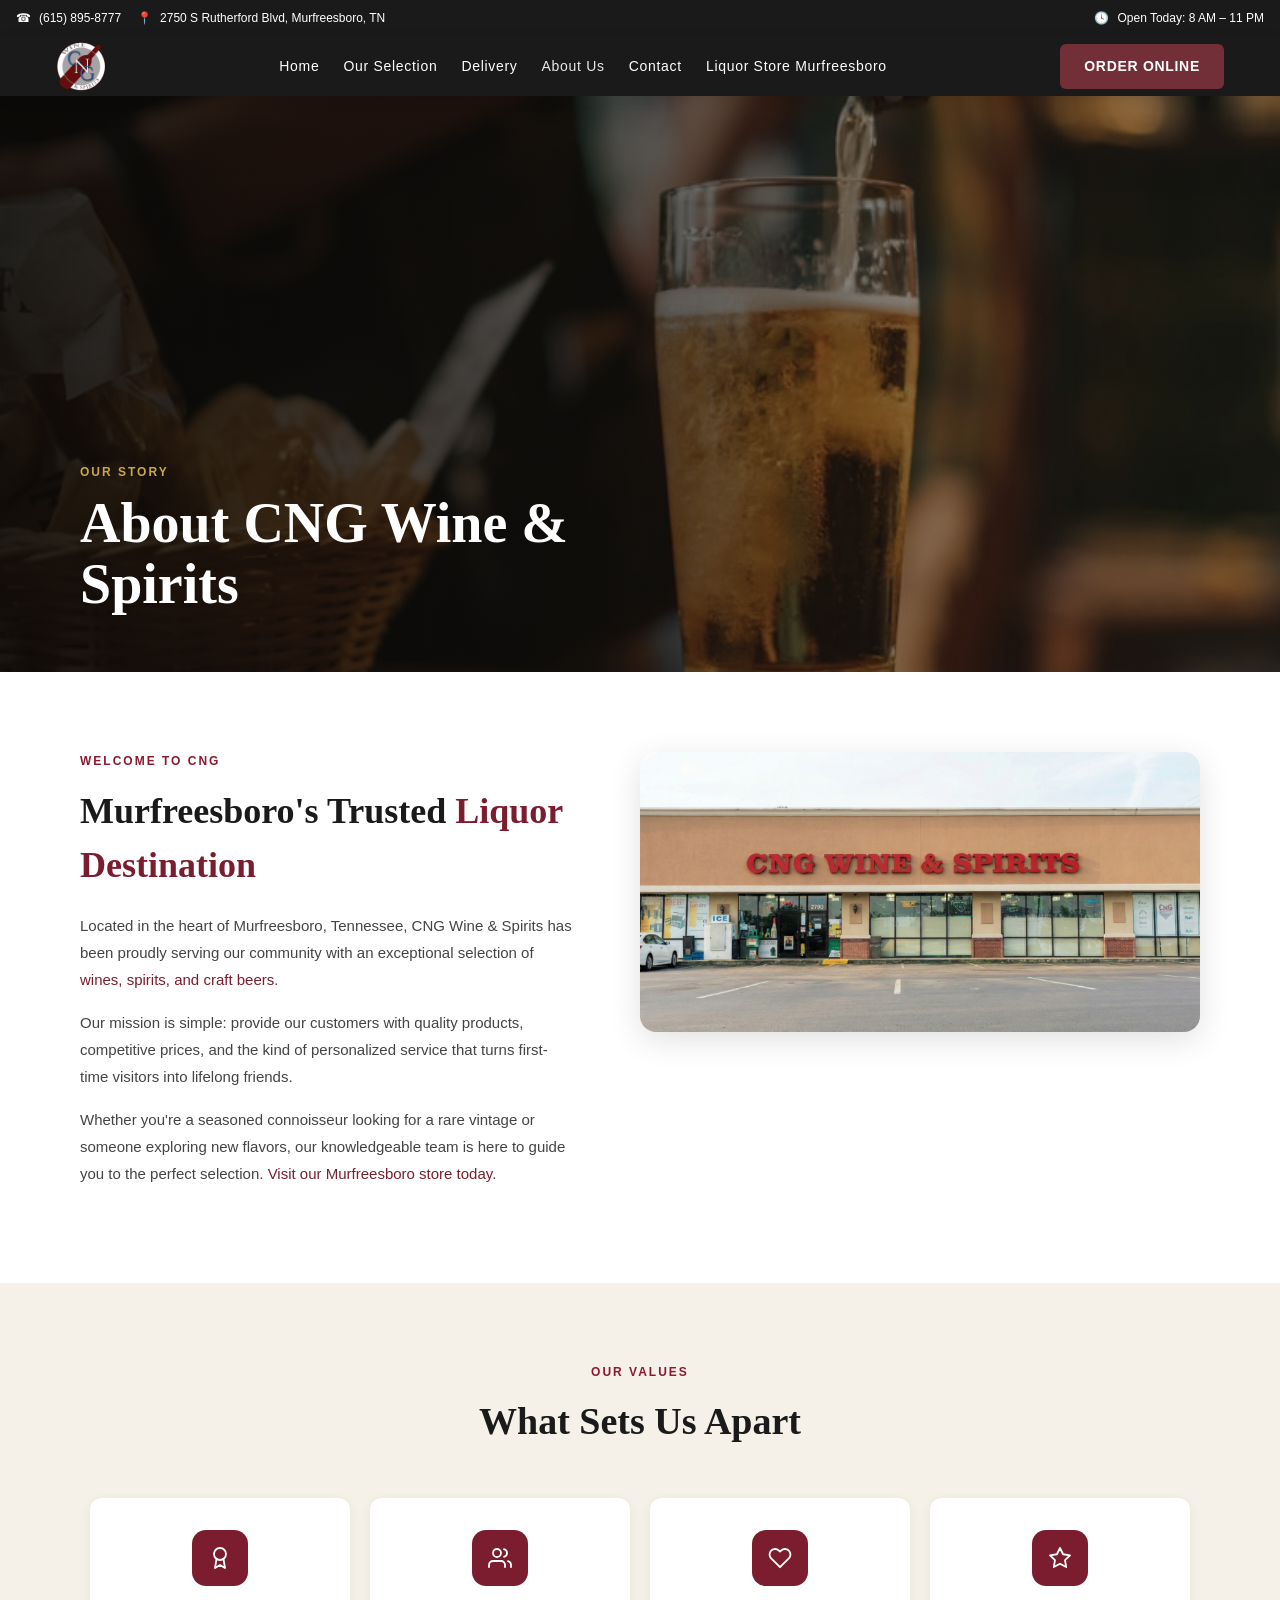
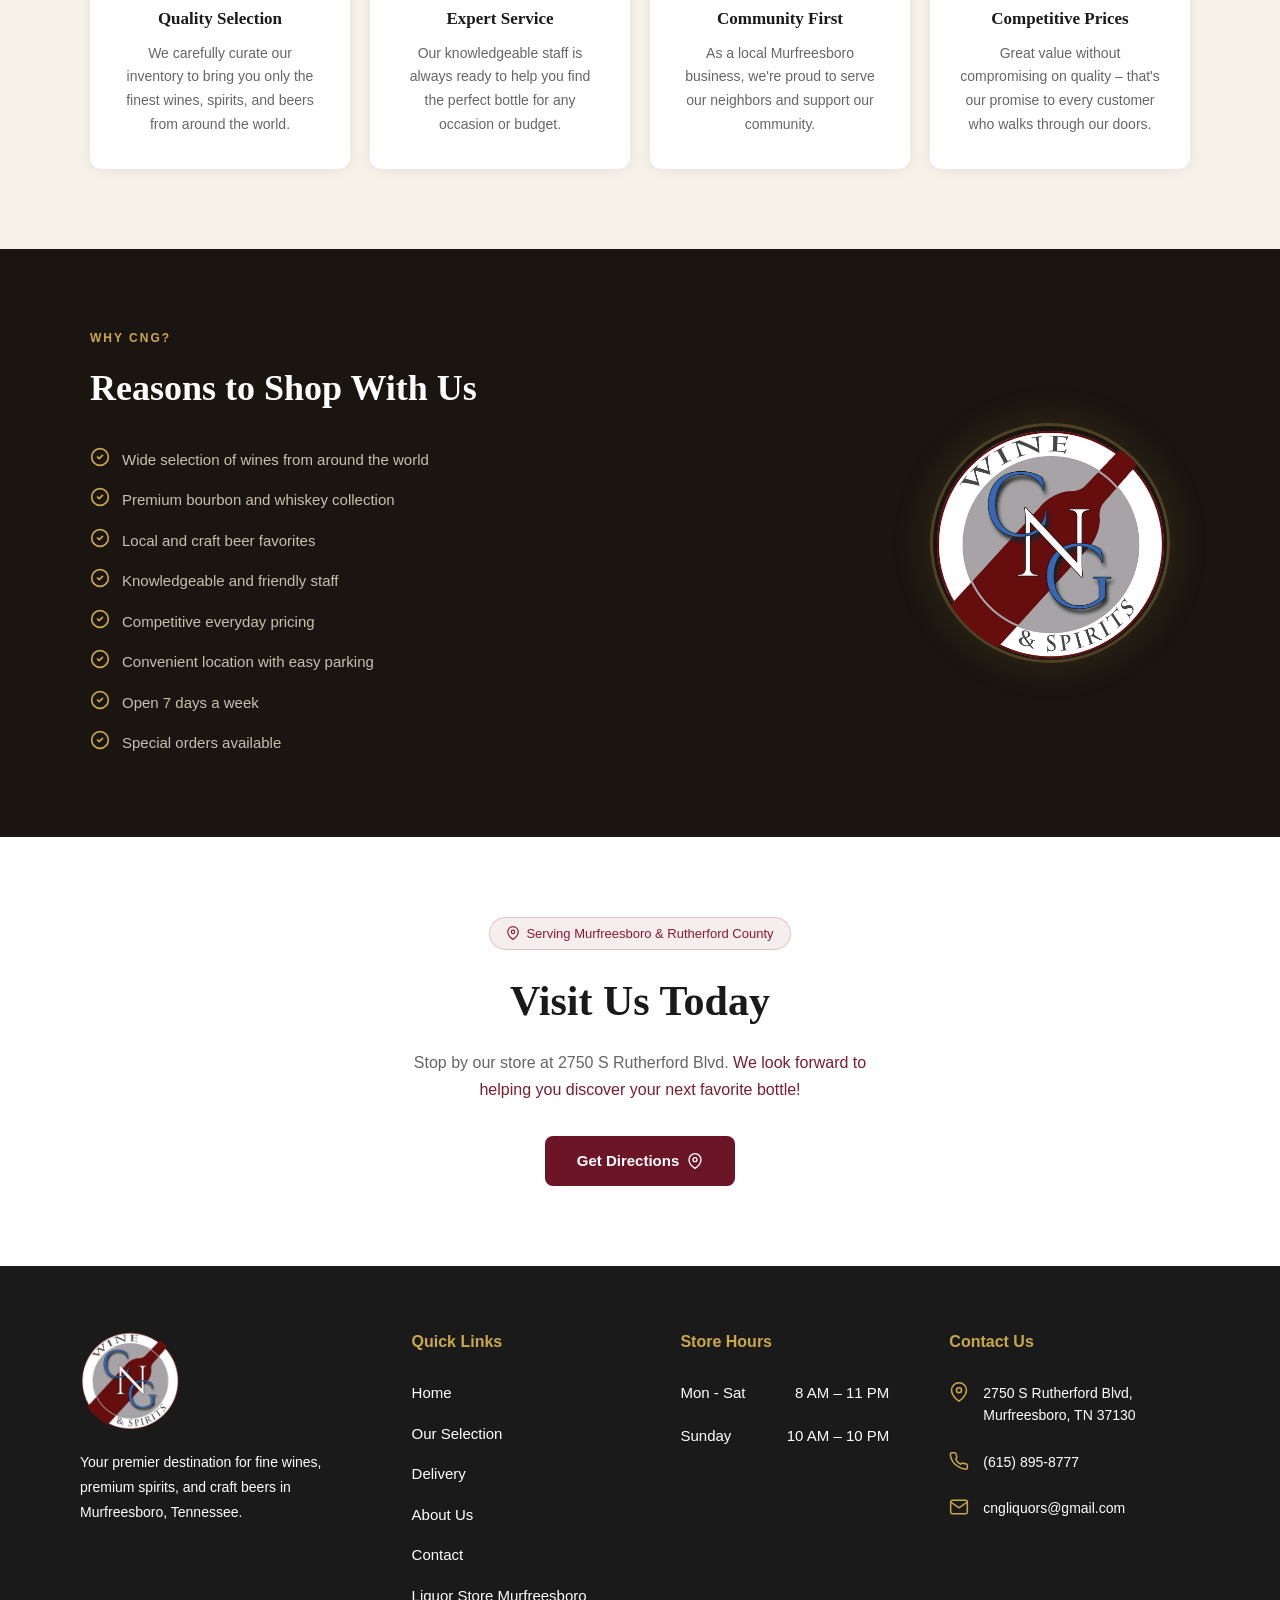
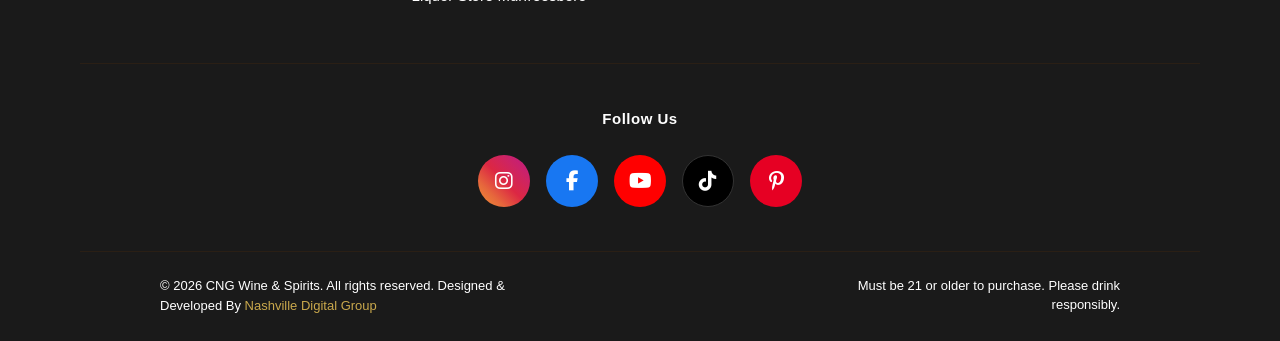
==== about.html @ b2764d5e "Initial commit: CNG Wine & Spirits website Made-with: Cursor" ====
<!DOCTYPE html>
<html lang="en">
<head>
  <meta charset="UTF-8">
  <meta name="viewport" content="width=device-width, initial-scale=1.0">
  <title>About Us | CNG Wine & Spirits | Liquor Store Murfreesboro, TN</title>
  <meta name="description" content="Learn about CNG Wine & Spirits — Murfreesboro's trusted liquor store. Our values: quality selection, expert service, community first, and competitive pricing. Visit us at 2750 S Rutherford Blvd.">
  <link rel="stylesheet" href="css/style.css">
  <link rel="icon" type="image/svg+xml" href="images/cnglogo.svg">
  <link rel="stylesheet" href="https://cdnjs.cloudflare.com/ajax/libs/font-awesome/6.5.0/css/all.min.css"/>
</head>
<body>

  <!-- Top Bar -->
  <div class="top-bar">
    <div class="top-bar__left">
      <a href="tel:+16158958777" class="top-bar__contact">
        <span aria-hidden="true">&#9742;</span>
        <span>(615) 895-8777</span>
      </a>
      <a href="https://www.google.com/maps/dir//2750+S+Rutherford+Blvd,+Murfreesboro,+TN+37130" target="_blank" rel="noopener noreferrer" class="top-bar__contact">
        <span aria-hidden="true">&#128205;</span>
        <span>2750 S Rutherford Blvd, Murfreesboro, TN</span>
      </a>
    </div>
    <div class="top-bar__right">
      <span class="top-bar__hours"><span aria-hidden="true">&#128339;</span> Open Today: 8 AM – 11 PM</span>
    </div>
  </div>

  <!-- Header -->
  <header class="header">
    <div class="header__inner">
      <a href="index.html" class="header__logo">
        <img src="images/cnglogo.svg" alt="CNG Liquors" width="120" height="40">
      </a>

      <nav class="nav" aria-label="Main navigation">
        <a href="index.html" class="nav__link">Home</a>
        <a href="selection.html" class="nav__link">Our Selection</a>
        <a href="delivery.html" class="nav__link">Delivery</a>
        <a href="about.html" class="nav__link nav__link--active">About Us</a>
        <a href="contact.html" class="nav__link">Contact</a>
        <a href="liquor-store-murfreesboro.html" class="nav__link">Liquor Store Murfreesboro</a>
      </nav>

      <div class="header__actions">
        <a href="delivery.html" class="btn btn--primary">Order Online</a>
      </div>

      <button type="button" id="hamburger" class="hamburger" aria-controls="mobile-nav" aria-expanded="false" aria-label="Toggle navigation menu">
        <span class="hamburger__line"></span>
        <span class="hamburger__line"></span>
        <span class="hamburger__line"></span>
      </button>
    </div>

    <nav id="mobile-nav" class="mobile-nav" aria-label="Mobile navigation">
      <div class="nav">
        <a href="index.html" class="nav__link">Home</a>
        <a href="selection.html" class="nav__link">Our Selection</a>
        <a href="delivery.html" class="nav__link">Delivery</a>
        <a href="about.html" class="nav__link nav__link--active">About Us</a>
        <a href="contact.html" class="nav__link">Contact</a>
        <a href="liquor-store-murfreesboro.html" class="nav__link">Liquor Store Murfreesboro</a>
      </div>
      <div class="header__actions">
        <a href="delivery.html" class="btn btn--primary">Order Online</a>
      </div>
    </nav>
  </header>

  <main>
    <!-- Section 1 — Hero Banner -->
    <section class="about-hero">
      <div class="about-hero__bg" role="presentation" aria-hidden="true"></div>
      <div class="about-hero-overlay"></div>
      <div class="about-hero-content">
        <span class="about-hero__eyebrow">OUR STORY</span>
        <h1 class="about-hero__title">About CNG Wine &amp; Spirits</h1>
      </div>
    </section>

    <!-- Section 2 — Welcome to CNG (Two Columns) -->
    <section class="about-welcome">
      <div class="about-welcome__inner">
        <div class="about-welcome__text">
          <span class="about-welcome__eyebrow">WELCOME TO CNG</span>
          <h2 class="about-welcome__title">Murfreesboro's Trusted <span class="about-welcome__title-accent">Liquor Destination</span></h2>
          <p class="about-welcome__p">Located in the heart of Murfreesboro, Tennessee, CNG Wine &amp; Spirits has been proudly serving our community with an exceptional selection of <a href="selection.html">wines, spirits, and craft beers</a>.</p>
          <p class="about-welcome__p">Our mission is simple: provide our customers with quality products, competitive prices, and the kind of personalized service that turns first-time visitors into lifelong friends.</p>
          <p class="about-welcome__p">Whether you're a seasoned connoisseur looking for a rare vintage or someone exploring new flavors, our knowledgeable team is here to guide you to the perfect selection. <a href="liquor-store-murfreesboro.html">Visit our Murfreesboro store today</a>.</p>
        </div>
        <div class="about-welcome__img-wrap">
          <img src="images/hero.png" alt="CNG Wine &amp; Spirits — Murfreesboro's trusted liquor destination" width="600" height="280">
        </div>
      </div>
    </section>

    <!-- Section 3 — What Sets Us Apart -->
    <section class="about-values">
      <span class="about-values__eyebrow">OUR VALUES</span>
      <h2 class="about-values__title">What Sets Us Apart</h2>
      <div class="about-values__grid">
        <div class="about-values-card">
          <div class="about-values-card__icon">
            <svg xmlns="http://www.w3.org/2000/svg" width="24" height="24" viewBox="0 0 24 24" fill="none" stroke="white" stroke-width="1.8" stroke-linecap="round" stroke-linejoin="round"><circle cx="12" cy="8" r="6"/><path d="M15.477 12.89L17 22l-5-3-5 3 1.523-9.11"/></svg>
          </div>
          <h3 class="about-values-card__title">Quality Selection</h3>
          <p class="about-values-card__desc">We carefully curate our inventory to bring you only the finest wines, spirits, and beers from around the world.</p>
        </div>
        <div class="about-values-card">
          <div class="about-values-card__icon">
            <svg xmlns="http://www.w3.org/2000/svg" width="24" height="24" viewBox="0 0 24 24" fill="none" stroke="white" stroke-width="1.8" stroke-linecap="round" stroke-linejoin="round"><path d="M17 21v-2a4 4 0 0 0-4-4H5a4 4 0 0 0-4 4v2"/><circle cx="9" cy="7" r="4"/><path d="M23 21v-2a4 4 0 0 0-3-3.87"/><path d="M16 3.13a4 4 0 0 1 0 7.75"/></svg>
          </div>
          <h3 class="about-values-card__title">Expert Service</h3>
          <p class="about-values-card__desc">Our knowledgeable staff is always ready to help you find the perfect bottle for any occasion or budget.</p>
        </div>
        <div class="about-values-card">
          <div class="about-values-card__icon">
            <svg xmlns="http://www.w3.org/2000/svg" width="24" height="24" viewBox="0 0 24 24" fill="none" stroke="white" stroke-width="1.8" stroke-linecap="round" stroke-linejoin="round"><path d="M20.84 4.61a5.5 5.5 0 0 0-7.78 0L12 5.67l-1.06-1.06a5.5 5.5 0 0 0-7.78 7.78l1.06 1.06L12 21.23l7.78-7.78 1.06-1.06a5.5 5.5 0 0 0 0-7.78z"/></svg>
          </div>
          <h3 class="about-values-card__title">Community First</h3>
          <p class="about-values-card__desc">As a local Murfreesboro business, we're proud to serve our neighbors and support our community.</p>
        </div>
        <div class="about-values-card">
          <div class="about-values-card__icon">
            <svg xmlns="http://www.w3.org/2000/svg" width="24" height="24" viewBox="0 0 24 24" fill="none" stroke="white" stroke-width="1.8" stroke-linecap="round" stroke-linejoin="round"><polygon points="12 2 15.09 8.26 22 9.27 17 14.14 18.18 21.02 12 17.77 5.82 21.02 7 14.14 2 9.27 8.91 8.26 12 2"/></svg>
          </div>
          <h3 class="about-values-card__title">Competitive Prices</h3>
          <p class="about-values-card__desc">Great value without compromising on quality – that's our promise to every customer who walks through our doors.</p>
        </div>
      </div>
    </section>

    <!-- Section 4 — Reasons to Shop With Us -->
    <section class="about-reasons">
      <div class="about-reasons__inner">
        <div class="about-reasons__list-wrap">
          <span class="about-reasons__eyebrow">WHY CNG?</span>
          <h2 class="about-reasons__title">Reasons to Shop With Us</h2>
          <ul class="about-reasons__list">
            <li><span class="about-reasons__check" aria-hidden="true"><svg xmlns="http://www.w3.org/2000/svg" width="20" height="20" viewBox="0 0 24 24" fill="none" stroke="#C9A84C" stroke-width="2" stroke-linecap="round" stroke-linejoin="round"><circle cx="12" cy="12" r="10"/><polyline points="9 12 11 14 15 10"/></svg></span>Wide selection of wines from around the world</li>
            <li><span class="about-reasons__check" aria-hidden="true"><svg xmlns="http://www.w3.org/2000/svg" width="20" height="20" viewBox="0 0 24 24" fill="none" stroke="#C9A84C" stroke-width="2" stroke-linecap="round" stroke-linejoin="round"><circle cx="12" cy="12" r="10"/><polyline points="9 12 11 14 15 10"/></svg></span>Premium bourbon and whiskey collection</li>
            <li><span class="about-reasons__check" aria-hidden="true"><svg xmlns="http://www.w3.org/2000/svg" width="20" height="20" viewBox="0 0 24 24" fill="none" stroke="#C9A84C" stroke-width="2" stroke-linecap="round" stroke-linejoin="round"><circle cx="12" cy="12" r="10"/><polyline points="9 12 11 14 15 10"/></svg></span>Local and craft beer favorites</li>
            <li><span class="about-reasons__check" aria-hidden="true"><svg xmlns="http://www.w3.org/2000/svg" width="20" height="20" viewBox="0 0 24 24" fill="none" stroke="#C9A84C" stroke-width="2" stroke-linecap="round" stroke-linejoin="round"><circle cx="12" cy="12" r="10"/><polyline points="9 12 11 14 15 10"/></svg></span>Knowledgeable and friendly staff</li>
            <li><span class="about-reasons__check" aria-hidden="true"><svg xmlns="http://www.w3.org/2000/svg" width="20" height="20" viewBox="0 0 24 24" fill="none" stroke="#C9A84C" stroke-width="2" stroke-linecap="round" stroke-linejoin="round"><circle cx="12" cy="12" r="10"/><polyline points="9 12 11 14 15 10"/></svg></span>Competitive everyday pricing</li>
            <li><span class="about-reasons__check" aria-hidden="true"><svg xmlns="http://www.w3.org/2000/svg" width="20" height="20" viewBox="0 0 24 24" fill="none" stroke="#C9A84C" stroke-width="2" stroke-linecap="round" stroke-linejoin="round"><circle cx="12" cy="12" r="10"/><polyline points="9 12 11 14 15 10"/></svg></span>Convenient location with easy parking</li>
            <li><span class="about-reasons__check" aria-hidden="true"><svg xmlns="http://www.w3.org/2000/svg" width="20" height="20" viewBox="0 0 24 24" fill="none" stroke="#C9A84C" stroke-width="2" stroke-linecap="round" stroke-linejoin="round"><circle cx="12" cy="12" r="10"/><polyline points="9 12 11 14 15 10"/></svg></span>Open 7 days a week</li>
            <li><span class="about-reasons__check" aria-hidden="true"><svg xmlns="http://www.w3.org/2000/svg" width="20" height="20" viewBox="0 0 24 24" fill="none" stroke="#C9A84C" stroke-width="2" stroke-linecap="round" stroke-linejoin="round"><circle cx="12" cy="12" r="10"/><polyline points="9 12 11 14 15 10"/></svg></span>Special orders available</li>
          </ul>
        </div>
        <div class="about-reasons__logo-wrap">
          <img src="images/cnglogo.svg" alt="CNG Wine &amp; Spirits" class="about-reasons__logo" width="240" height="240">
        </div>
      </div>
    </section>

    <!-- Section 5 — Visit Us Today CTA -->
    <section class="about-visit">
      <span class="about-visit__badge">
        <svg xmlns="http://www.w3.org/2000/svg" width="14" height="14" viewBox="0 0 24 24" fill="none" stroke="#8B1A2F" stroke-width="2" stroke-linecap="round" stroke-linejoin="round"><path d="M21 10c0 7-9 13-9 13s-9-6-9-13a9 9 0 0 1 18 0z"/><circle cx="12" cy="10" r="3"/></svg>
        Serving Murfreesboro &amp; Rutherford County
      </span>
      <h2 class="about-visit__title">Visit Us Today</h2>
      <p class="about-visit__desc">Stop by our store at 2750 S Rutherford Blvd. <span class="about-visit__desc-accent">We look forward to helping you discover your next favorite bottle!</span></p>
      <a href="https://www.google.com/maps/dir/?api=1&destination=2750+S+Rutherford+Blvd,+Murfreesboro,+TN+37130" target="_blank" rel="noopener noreferrer" class="about-visit__btn">
        Get Directions
        <svg xmlns="http://www.w3.org/2000/svg" width="16" height="16" viewBox="0 0 24 24" fill="none" stroke="currentColor" stroke-width="2" stroke-linecap="round" stroke-linejoin="round"><path d="M21 10c0 7-9 13-9 13s-9-6-9-13a9 9 0 0 1 18 0z"/><circle cx="12" cy="10" r="3"/></svg>
      </a>
    </section>
  </main>

  <!-- Footer -->
  <footer class="footer">
    <div class="footer__top">
      <div class="footer__brand">
        <img src="images/cnglogo.svg" alt="CNG Wine &amp; Spirits" class="footer__logo-img" width="100" height="100">
        <p class="footer__tagline">Your premier destination for fine wines, premium spirits, and craft beers in Murfreesboro, Tennessee.</p>
      </div>
      <div class="footer__col">
        <h3 class="footer__heading">Quick Links</h3>
        <nav class="footer__links">
          <a href="index.html">Home</a>
          <a href="selection.html">Our Selection</a>
          <a href="delivery.html">Delivery</a>
          <a href="about.html">About Us</a>
          <a href="contact.html">Contact</a>
          <a href="liquor-store-murfreesboro.html">Liquor Store Murfreesboro</a>
        </nav>
      </div>
      <div class="footer__col">
        <h3 class="footer__heading">Store Hours</h3>
        <div class="footer__hours">
          <div class="footer__hours-row">
            <span>Mon - Sat</span>
            <span>8 AM – 11 PM</span>
          </div>
          <div class="footer__hours-row">
            <span>Sunday</span>
            <span>10 AM – 10 PM</span>
          </div>
        </div>
      </div>
      <div class="footer__col">
        <h3 class="footer__heading">Contact Us</h3>
        <div class="footer__contact">
          <div class="footer__contact-item">
            <span class="footer__contact-icon" aria-hidden="true">
              <svg xmlns="http://www.w3.org/2000/svg" width="20" height="20" viewBox="0 0 24 24" fill="none" stroke="#C9A84C" stroke-width="1.8" stroke-linecap="round" stroke-linejoin="round"><path d="M21 10c0 7-9 13-9 13s-9-6-9-13a9 9 0 0 1 18 0z"/><circle cx="12" cy="10" r="3"/></svg>
            </span>
            <span>2750 S Rutherford Blvd, Murfreesboro, TN 37130</span>
          </div>
          <div class="footer__contact-item">
            <span class="footer__contact-icon" aria-hidden="true">
              <svg xmlns="http://www.w3.org/2000/svg" width="20" height="20" viewBox="0 0 24 24" fill="none" stroke="#C9A84C" stroke-width="1.8" stroke-linecap="round" stroke-linejoin="round"><path d="M22 16.92v3a2 2 0 0 1-2.18 2 19.79 19.79 0 0 1-8.63-3.07A19.5 19.5 0 0 1 4.69 13a19.79 19.79 0 0 1-3.07-8.67A2 2 0 0 1 3.6 2.18h3a2 2 0 0 1 2 1.72c.13.96.36 1.9.7 2.81a2 2 0 0 1-.45 2.11L8.09 9.91a16 16 0 0 0 6 6l.81-.81a2 2 0 0 1 2.11-.45c.91.34 1.85.57 2.81.7A2 2 0 0 1 22 16.92z"/></svg>
            </span>
            <a href="tel:+16158958777">(615) 895-8777</a>
          </div>
          <div class="footer__contact-item">
            <span class="footer__contact-icon" aria-hidden="true">
              <svg xmlns="http://www.w3.org/2000/svg" width="20" height="20" viewBox="0 0 24 24" fill="none" stroke="#C9A84C" stroke-width="1.8" stroke-linecap="round" stroke-linejoin="round"><path d="M4 4h16c1.1 0 2 .9 2 2v12c0 1.1-.9 2-2 2H4c-1.1 0-2-.9-2-2V6c0-1.1.9-2 2-2z"/><polyline points="22,6 12,13 2,6"/></svg>
            </span>
            <a href="mailto:cngliquors@gmail.com">cngliquors@gmail.com</a>
          </div>
        </div>
      </div>
    </div>
    <hr class="footer__divider">
    <div class="footer__follow">
      <p class="footer__follow-label">Follow Us</p>
      <div class="footer__social">
        <a href="https://www.instagram.com/cngliquor/" target="_blank" rel="noopener noreferrer" class="footer__social-link footer__social-link--instagram" aria-label="Instagram"><i class="fa-brands fa-instagram"></i></a>
        <a href="https://www.facebook.com/CNGLIQUOR" target="_blank" rel="noopener noreferrer" class="footer__social-link footer__social-link--facebook" aria-label="Facebook"><i class="fa-brands fa-facebook-f"></i></a>
        <a href="https://www.youtube.com/@CNGWineandSpirits" target="_blank" rel="noopener noreferrer" class="footer__social-link footer__social-link--youtube" aria-label="YouTube"><i class="fa-brands fa-youtube"></i></a>
        <a href="https://www.tiktok.com/@cngwinespirits" target="_blank" rel="noopener noreferrer" class="footer__social-link footer__social-link--tiktok" aria-label="TikTok"><i class="fa-brands fa-tiktok"></i></a>
        <a href="https://www.pinterest.com/cngliquors" target="_blank" rel="noopener noreferrer" class="footer__social-link footer__social-link--pinterest" aria-label="Pinterest"><i class="fa-brands fa-pinterest-p"></i></a>
      </div>
    </div>
    <hr class="footer__divider">
    <div class="footer__bottom-bar">
      <div class="footer__bottom-inner">
        <p class="footer__copyright">© 2026 CNG Wine &amp; Spirits. All rights reserved. Designed &amp; Developed By <a href="#" class="footer__ndg-link">Nashville Digital Group</a></p>
        <p class="footer__disclaimer">Must be 21 or older to purchase. Please drink responsibly.</p>
      </div>
    </div>
  </footer>

  <!-- Email Subscribe Pop-up -->
  <div id="email-popup-overlay" style="display:none;">
    <div id="email-popup-modal">
      <button id="popup-close-btn" aria-label="Close">
        <svg xmlns="http://www.w3.org/2000/svg" width="18" height="18" viewBox="0 0 24 24" fill="none" stroke="white" stroke-width="2.5" stroke-linecap="round" stroke-linejoin="round">
          <line x1="18" y1="6" x2="6" y2="18"/>
          <line x1="6" y1="6" x2="18" y2="18"/>
        </svg>
      </button>
      <div id="popup-icon-badge">
        <svg xmlns="http://www.w3.org/2000/svg" width="32" height="32" viewBox="0 0 24 24" fill="none" stroke="#C9A84C" stroke-width="1.8" stroke-linecap="round" stroke-linejoin="round">
          <path d="M4 4h16c1.1 0 2 .9 2 2v12c0 1.1-.9 2-2 2H4c-1.1 0-2-.9-2-2V6c0-1.1.9-2 2-2z"/>
          <polyline points="22,6 12,13 2,6"/>
        </svg>
      </div>
      <div id="popup-form-area">
        <h2 id="popup-heading">Stay Connected</h2>
        <p id="popup-description">Join our community and be the first to hear about exclusive deals, new arrivals, and special events at CNG Wine &amp; Spirits!</p>
        <form id="popup-subscribe-form">
          <input type="email" id="popup-email-input" placeholder="Enter your email address" required autocomplete="email"/>
          <button type="submit" id="popup-submit-btn">Subscribe Now</button>
        </form>
        <p id="popup-privacy-text">We respect your privacy. Unsubscribe anytime.</p>
      </div>
      <div id="popup-success-area" style="display:none;">
        <h2 id="popup-success-heading">You're subscribed!</h2>
        <p id="popup-success-desc">Thank you for joining! We'll keep you updated on our latest deals and arrivals.</p>
      </div>
    </div>
  </div>

  <script src="js/main.js"></script>
</body>
</html>
---- css/style.css ----
/* ==========================================================================
   CNG Wine & Spirits - Design System & Global Styles
   Mobile-first, plain CSS
   ========================================================================== */

/* --------------------------------------------------------------------------
   CSS Custom Properties (Design Tokens)
   -------------------------------------------------------------------------- */
:root {
  /* Colors */
  --color-dark: #1A1A1A;
  --color-dark-soft: #2d2d2d;
  --color-cream: #F9F7F4;
  --color-cream-dark: #ebe8e3;
  --color-burgundy: #722F37;
  --color-burgundy-hover: #8a3a44;
  --color-gold: #c9a227;
  --color-gold-light: #d4b23e;
  --color-white: #ffffff;
  --color-text-dark: #1A1A1A;
  --color-text-muted: #4a4a4a;
  --color-text-light: #ffffff;
  --color-doordash: #ff3008;
  --color-ubereats: #06c167;
  --color-topbar-green: #1e3c2a;

  /* Typography */
  --font-sans: -apple-system, BlinkMacSystemFont, "Segoe UI", Roboto, "Helvetica Neue", Arial, sans-serif;
  --font-size-xs: 0.75rem;
  --font-size-sm: 0.875rem;
  --font-size-base: 1rem;
  --font-size-lg: 1.125rem;
  --font-size-xl: 1.25rem;
  --font-size-2xl: 1.5rem;
  --font-size-3xl: 2rem;
  --font-size-4xl: 2.5rem;
  --font-size-hero: 3rem;
  --font-weight-normal: 400;
  --font-weight-medium: 500;
  --font-weight-semibold: 600;
  --font-weight-bold: 700;
  --line-height-tight: 1.2;
  --line-height-normal: 1.5;
  --line-height-relaxed: 1.6;
  --letter-spacing-wide: 0.05em;
  --letter-spacing-wider: 0.1em;

  /* Spacing */
  --space-1: 0.25rem;
  --space-2: 0.5rem;
  --space-3: 0.75rem;
  --space-4: 1rem;
  --space-5: 1.25rem;
  --space-6: 1.5rem;
  --space-8: 2rem;
  --space-10: 2.5rem;
  --space-12: 3rem;
  --space-16: 4rem;
  --space-20: 5rem;
  --space-24: 6rem;
  --container-max: 1200px;
  --container-padding: 1rem;

  /* Components */
  --header-height: 60px;
  --topbar-height: 36px;
  --border-radius: 6px;
  --border-radius-lg: 8px;
  --shadow-sm: 0 1px 3px rgba(0, 0, 0, 0.08);
  --shadow-md: 0 4px 12px rgba(0, 0, 0, 0.1);
  --shadow-lg: 0 8px 24px rgba(0, 0, 0, 0.12);
  --transition-fast: 0.15s ease;
  --transition-base: 0.2s ease;
}

/* --------------------------------------------------------------------------
   Reset & Base
   -------------------------------------------------------------------------- */
*,
*::before,
*::after {
  box-sizing: border-box;
}

html {
  scroll-behavior: smooth;
}

body {
  margin: 0;
  font-family: var(--font-sans);
  font-size: var(--font-size-base);
  line-height: var(--line-height-normal);
  color: var(--color-text-dark);
  background-color: var(--color-cream);
  -webkit-font-smoothing: antialiased;
}

img {
  max-width: 100%;
  height: auto;
  display: block;
}

a {
  color: inherit;
  text-decoration: none;
}

ul, ol {
  margin: 0;
  padding: 0;
  list-style: none;
}

button {
  font-family: inherit;
  cursor: pointer;
  border: none;
  background: none;
}

/* --------------------------------------------------------------------------
   Layout
   -------------------------------------------------------------------------- */
.container {
  width: 100%;
  max-width: var(--container-max);
  margin-left: auto;
  margin-right: auto;
  padding-left: var(--container-padding);
  padding-right: var(--container-padding);
}

.section {
  padding-top: var(--space-12);
  padding-bottom: var(--space-12);
}

.section--dark {
  background-color: var(--color-dark);
  color: var(--color-text-light);
}

.section--cream {
  background-color: var(--color-cream);
  color: var(--color-text-dark);
}

.section--white {
  background-color: var(--color-white);
  color: var(--color-text-dark);
}

.section__label {
  font-size: var(--font-size-xs);
  font-weight: var(--font-weight-semibold);
  letter-spacing: var(--letter-spacing-wider);
  text-transform: uppercase;
  color: var(--color-text-muted);
  margin-bottom: var(--space-2);
}

.section--dark .section__label {
  color: rgba(255, 255, 255, 0.8);
}

.section__title {
  font-size: var(--font-size-2xl);
  font-weight: var(--font-weight-bold);
  line-height: var(--line-height-tight);
  margin-top: 0;
  margin-bottom: var(--space-4);
}

@media (min-width: 768px) {
  .section__title {
    font-size: var(--font-size-3xl);
  }
}

.section__intro {
  max-width: 640px;
  margin-left: auto;
  margin-right: auto;
  margin-bottom: var(--space-8);
  color: var(--color-text-muted);
}

.section--dark .section__intro {
  color: rgba(255, 255, 255, 0.9);
}

.section__label--maroon {
  color: var(--color-burgundy);
}

.section__title--serif {
  font-family: "Playfair Display", Georgia, "Times New Roman", serif;
  font-weight: 600;
}

/* --------------------------------------------------------------------------
   Top Bar
   -------------------------------------------------------------------------- */
.top-bar {
  background-color: var(--color-dark);
  color: var(--color-text-light);
  font-size: var(--font-size-xs);
  height: var(--topbar-height);
  display: flex;
  align-items: center;
  justify-content: space-between;
  padding-left: var(--container-padding);
  padding-right: var(--container-padding);
}

.top-bar__left,
.top-bar__right {
  display: flex;
  align-items: center;
  gap: var(--space-4);
}

.top-bar a {
  color: var(--color-text-light);
  transition: opacity var(--transition-fast);
}

.top-bar a:hover {
  opacity: 0.85;
}

.top-bar__contact {
  display: flex;
  align-items: center;
  gap: var(--space-2);
}

.top-bar__hours {
  display: flex;
  align-items: center;
  gap: var(--space-2);
}

@media (max-width: 767px) {
  .top-bar {
    display: none;
  }
}

/* --------------------------------------------------------------------------
   Header (Main Nav)
   -------------------------------------------------------------------------- */
.header {
  background-color: var(--color-dark);
  color: var(--color-text-light);
  position: sticky;
  top: 0;
  z-index: 1000;
  box-shadow: var(--shadow-md);
}

.header__inner {
  display: flex;
  align-items: center;
  justify-content: space-between;
  height: var(--header-height);
  padding-left: var(--container-padding);
  padding-right: var(--container-padding);
  max-width: var(--container-max);
  margin-left: auto;
  margin-right: auto;
}

.header__logo {
  display: flex;
  align-items: center;
  flex-shrink: 0;
}

.header__logo img {
  height: 50px;
  width: auto;
}

.header__logo-text {
  font-weight: var(--font-weight-bold);
  font-size: var(--font-size-lg);
  letter-spacing: var(--letter-spacing-wide);
  margin-left: var(--space-2);
}

/* Desktop nav */
.nav {
  display: none;
}

@media (min-width: 768px) {
  .nav {
    display: flex;
    align-items: center;
    gap: var(--space-6);
  }
}

.nav__link {
  font-size: var(--font-size-sm);
  font-weight: var(--font-weight-medium);
  letter-spacing: var(--letter-spacing-wide);
  text-transform: none;
  color: var(--color-text-light);
  padding: var(--space-2) 0;
  transition: opacity var(--transition-fast);
}

.nav__link:hover,
.nav__link--active {
  opacity: 0.9;
}

/* Header right: CTA + cart */
.header__actions {
  display: flex;
  align-items: center;
  gap: var(--space-4);
}

/* Hamburger (mobile) */
.hamburger {
  display: flex;
  flex-direction: column;
  justify-content: center;
  gap: 5px;
  width: 28px;
  height: 28px;
  padding: 0;
  background: none;
  border: none;
  color: var(--color-text-light);
}

@media (min-width: 768px) {
  .hamburger {
    display: none;
  }
}

.hamburger__line {
  display: block;
  width: 100%;
  height: 2px;
  background-color: currentColor;
  border-radius: 1px;
  transition: transform var(--transition-base), opacity var(--transition-base);
}

.hamburger.is-open .hamburger__line:nth-child(1) {
  transform: translateY(7px) rotate(45deg);
}

.hamburger.is-open .hamburger__line:nth-child(2) {
  opacity: 0;
}

.hamburger.is-open .hamburger__line:nth-child(3) {
  transform: translateY(-7px) rotate(-45deg);
}

/* Mobile menu overlay/panel */
.mobile-nav {
  position: fixed;
  top: calc(var(--topbar-height) + var(--header-height));
  left: 0;
  right: 0;
  bottom: 0;
  background-color: var(--color-dark);
  z-index: 999;
  overflow-y: auto;
  padding: var(--space-6);
  transform: translateX(-100%);
  opacity: 0;
  visibility: hidden;
  transition: transform var(--transition-base), opacity var(--transition-base), visibility var(--transition-base);
}

@media (min-width: 768px) {
  .mobile-nav {
    display: none;
  }
}

.mobile-nav.is-open {
  transform: translateX(0);
  opacity: 1;
  visibility: visible;
}

body.menu-open {
  overflow: hidden;
}

.mobile-nav .nav {
  display: flex;
  flex-direction: column;
  align-items: stretch;
  gap: 0;
}

.mobile-nav .nav__link {
  padding: var(--space-4);
  border-bottom: 1px solid rgba(255, 255, 255, 0.1);
  font-size: var(--font-size-base);
}

.mobile-nav .header__actions {
  margin-top: var(--space-6);
  flex-direction: column;
  align-items: stretch;
}

/* When top bar is hidden on mobile, adjust mobile nav top */
@media (max-width: 767px) {
  .mobile-nav {
    top: var(--header-height);
  }
}

/* --------------------------------------------------------------------------
   Buttons
   -------------------------------------------------------------------------- */
.btn {
  display: inline-flex;
  align-items: center;
  justify-content: center;
  padding: var(--space-3) var(--space-6);
  font-size: var(--font-size-sm);
  font-weight: var(--font-weight-semibold);
  letter-spacing: var(--letter-spacing-wide);
  text-transform: uppercase;
  border-radius: var(--border-radius);
  transition: background-color var(--transition-fast), transform var(--transition-fast);
}

.btn:focus-visible {
  outline: 2px solid var(--color-gold);
  outline-offset: 2px;
}

.btn--primary {
  background-color: var(--color-burgundy);
  color: var(--color-text-light);
}

.btn--primary:hover {
  background-color: var(--color-burgundy-hover);
}

.btn--gold {
  background-color: var(--color-gold);
  color: var(--color-text-dark);
}

.btn--gold:hover {
  background-color: var(--color-gold-light);
  color: var(--color-text-dark);
}

.btn--outline-light {
  background: transparent;
  color: var(--color-text-light);
  border: 2px solid var(--color-text-light);
}

.btn--outline-light:hover {
  background: rgba(255, 255, 255, 0.1);
}

.btn--outline-gold {
  background: transparent;
  color: var(--color-text-light);
  border: 2px solid var(--color-gold);
}

.btn--outline-gold:hover {
  background: rgba(201, 162, 39, 0.15);
}

.cart-icon {
  display: inline-flex;
  align-items: center;
  justify-content: center;
  width: 40px;
  height: 40px;
  color: var(--color-text-light);
  transition: opacity var(--transition-fast);
}

.cart-icon:hover {
  opacity: 0.85;
}

/* --------------------------------------------------------------------------
   Hero
   -------------------------------------------------------------------------- */
.hero {
  width: 100vw;
  min-height: 100vh;
  position: relative;
  overflow: hidden;
  display: flex;
  flex-direction: column;
  justify-content: center;
  align-items: center;
  text-align: center;
}

.hero-bg {
  position: absolute;
  top: 0;
  left: 0;
  width: 100%;
  height: 100%;
  z-index: 0;
  background-image: url('../images/hero.png');
  background-size: cover;
  background-position: center center;
  background-repeat: no-repeat;
}

.hero-overlay {
  position: absolute;
  top: 0;
  left: 0;
  width: 100%;
  height: 100%;
  z-index: 1;
  background: linear-gradient(
    to bottom,
    rgba(10, 8, 6, 0.75) 0%,
    rgba(20, 10, 8, 0.65) 50%,
    rgba(10, 8, 6, 0.80) 100%
  );
}

.hero-inner {
  position: relative;
  z-index: 2;
  display: flex;
  flex-direction: column;
  align-items: center;
  width: 100%;
  padding: 100px 20px 0 20px;
}

.hero-content {
  max-width: 800px;
  margin: 0 auto 48px;
  text-align: center;
}

.hero-badge {
  background: #7B1D2E;
  color: white;
  font-size: 12px;
  font-weight: 600;
  letter-spacing: 1.5px;
  text-transform: uppercase;
  padding: 8px 20px;
  border-radius: 30px;
  display: inline-block;
  margin: 0 0 24px;
}

.hero-title {
  color: #ffffff;
  font-size: 72px;
  font-weight: 800;
  font-family: "Playfair Display", Georgia, serif;
  line-height: 1.15;
  margin: 0 0 20px;
}

.hero-title .gold-text {
  color: #C9A84C;
}

.hero-desc {
  color: rgba(255, 255, 255, 0.80);
  font-size: 17px;
  line-height: 1.7;
  max-width: 560px;
  margin: 0 auto 36px;
}

.hero-btns {
  display: flex;
  flex-wrap: wrap;
  justify-content: center;
  align-items: center;
  gap: 16px;
}

.hero-btn {
  display: inline-flex;
  align-items: center;
  justify-content: center;
  gap: 8px;
  padding: 15px 32px;
  font-size: 15px;
  font-weight: 600;
  font-family: inherit;
  border-radius: 8px;
  text-decoration: none;
  transition: background 0.2s ease;
  box-sizing: border-box;
}

.hero-btn--filled {
  background: #7B1D2E;
  color: white;
  border: none;
}

.hero-btn--filled:hover {
  background: #6B1527;
}

.hero-btn--outline {
  background: transparent;
  color: #C9A84C;
  border: 1.5px solid #C9A84C;
}

.hero-btn--outline:hover {
  background: rgba(201, 168, 76, 0.15);
}

.hero-cards {
  display: grid;
  grid-template-columns: 1fr;
  gap: 12px;
  max-width: 900px;
  width: 100%;
  margin: 0 auto;
  padding-bottom: 60px;
}

@media (min-width: 769px) {
  .hero-cards {
    grid-template-columns: repeat(3, 1fr);
  }
}

.hero-card {
  background: rgba(20, 12, 10, 0.70);
  border: 1.5px solid #C9A84C;
  border-radius: 8px;
  padding: 24px 20px;
  display: flex;
  flex-direction: column;
  align-items: center;
  text-align: center;
  text-decoration: none;
  color: inherit;
  transition: background 0.2s ease;
}

a.hero-card:hover {
  background: rgba(20, 12, 10, 0.85);
}

.hero-card-icon {
  width: 44px;
  height: 44px;
  border-radius: 10px;
  background: #7B1D2E;
  display: flex;
  align-items: center;
  justify-content: center;
  margin-bottom: 12px;
}

.hero-card-label {
  text-transform: uppercase;
  letter-spacing: 1.5px;
  font-size: 11px;
  font-weight: 600;
  color: #C9A84C;
  margin-bottom: 6px;
}

.hero-card-value {
  font-size: 16px;
  font-weight: 600;
  color: white;
}

.hero-card-value a {
  color: white;
  text-decoration: none;
}

@media (max-width: 767px) {
  .hero-inner {
    padding: 80px 16px 0 16px;
  }

  .hero-title {
    font-size: 44px;
  }

  .hero-btns {
    flex-direction: column;
  }

  .hero-btn {
    width: 100%;
  }
}

/* --------------------------------------------------------------------------
   Why Choose Us section
   -------------------------------------------------------------------------- */
.why-choose-section {
  background-color: #F5F0E8;
  padding: 80px 0;
  width: 100%;
  text-align: center;
}

.why-choose-section__inner {
  max-width: 1200px;
  margin: 0 auto;
  padding: 0 var(--container-padding, 1rem);
}

.why-choose-section__eyebrow {
  color: #8B1A2F;
  font-size: 13px;
  font-weight: 600;
  letter-spacing: 2px;
  text-transform: uppercase;
  margin: 0 0 14px;
}

.why-choose-section__title {
  color: #1a1a1a;
  font-size: 54px;
  font-weight: 700;
  font-family: "Playfair Display", Georgia, serif;
  margin: 0 0 16px;
}

.why-choose-section__desc {
  color: #666666;
  font-size: 17px;
  line-height: 1.7;
  max-width: 620px;
  margin: 0 auto 56px;
}

.why-choose-cards {
  display: grid;
  grid-template-columns: 1fr;
  gap: 20px;
  max-width: 1200px;
  margin: 0 auto;
}

@media (min-width: 561px) and (max-width: 899px) {
  .why-choose-cards {
    grid-template-columns: repeat(2, 1fr);
  }
}

@media (min-width: 900px) {
  .why-choose-cards {
    grid-template-columns: repeat(4, 1fr);
  }
}

.why-choose-card {
  background: #ffffff;
  border-radius: 16px;
  padding: 36px 28px;
  box-shadow: 0 2px 16px rgba(0, 0, 0, 0.07);
  display: flex;
  flex-direction: column;
  align-items: center;
  text-align: center;
  transition: box-shadow 0.2s ease;
}

.why-choose-card:hover {
  box-shadow: 0 6px 28px rgba(0, 0, 0, 0.12);
}

.why-choose-card__icon {
  width: 72px;
  height: 72px;
  border-radius: 18px;
  background: #7B1D2E;
  display: flex;
  align-items: center;
  justify-content: center;
  margin-bottom: 24px;
}

.why-choose-card__title {
  font-size: 20px;
  font-weight: 700;
  font-family: "Playfair Display", Georgia, serif;
  color: #1a1a1a;
  margin: 0 0 14px;
}

.why-choose-card__text {
  font-size: 15px;
  color: #666666;
  line-height: 1.7;
  max-width: 220px;
  margin: 0 auto;
}

@media (max-width: 559px) {
  .why-choose-section {
    padding: 50px 0;
  }

  .why-choose-section__title {
    font-size: 38px;
  }
}

/* --------------------------------------------------------------------------
   Cards (content sections)
   -------------------------------------------------------------------------- */
.card-grid {
  display: grid;
  grid-template-columns: 1fr;
  gap: var(--space-6);
}

@media (min-width: 600px) {
  .card-grid {
    grid-template-columns: repeat(2, 1fr);
  }
}

@media (min-width: 900px) {
  .card-grid {
    grid-template-columns: repeat(4, 1fr);
  }
}

.card {
  background: var(--color-cream);
  border-radius: var(--border-radius-lg);
  padding: var(--space-8);
  box-shadow: var(--shadow-sm);
  text-align: center;
  transition: box-shadow var(--transition-base);
}

.card:hover {
  box-shadow: var(--shadow-md);
}

/* Why Choose Us section: white cards, square maroon icons */
.section--why-choose .card {
  background: var(--color-white);
  box-shadow: var(--shadow-md);
}

.section--why-choose .card:hover {
  box-shadow: var(--shadow-lg);
}

.card__icon {
  width: 56px;
  height: 56px;
  margin: 0 auto var(--space-4);
  display: flex;
  align-items: center;
  justify-content: center;
  background-color: var(--color-burgundy);
  color: var(--color-text-light);
  border-radius: 50%;
  font-size: 1.5rem;
}

.card__icon--square {
  border-radius: var(--border-radius-lg);
  width: 64px;
  height: 64px;
  font-size: 1.75rem;
}

.card__title {
  font-size: var(--font-size-lg);
  font-weight: var(--font-weight-bold);
  margin: 0 0 var(--space-2);
  color: var(--color-text-dark);
}

.card__text {
  font-size: var(--font-size-sm);
  color: var(--color-text-muted);
  margin: 0;
  line-height: var(--line-height-relaxed);
}

/* Image cards (e.g. Explore Our Selection) */
.card-image-grid {
  display: grid;
  grid-template-columns: 1fr;
  gap: var(--space-4);
}

@media (min-width: 600px) {
  .card-image-grid {
    grid-template-columns: repeat(2, 1fr);
  }
}

@media (min-width: 900px) {
  .card-image-grid {
    grid-template-columns: repeat(4, 1fr);
  }
}

.card-image {
  position: relative;
  aspect-ratio: 3 / 4;
  border-radius: var(--border-radius-lg);
  overflow: hidden;
  background-color: var(--color-dark);
}

.card-image img {
  width: 100%;
  height: 100%;
  object-fit: cover;
}

.card-image__overlay {
  position: absolute;
  inset: 0;
  background: linear-gradient(to top, rgba(26, 26, 26, 0.85), rgba(26, 26, 26, 0.4));
  display: flex;
  align-items: flex-end;
  justify-content: center;
  padding: var(--space-6);
}

.card-image__overlay > div {
  width: 100%;
}

.card-image__title {
  font-size: var(--font-size-base);
  font-weight: var(--font-weight-bold);
  letter-spacing: var(--letter-spacing-wide);
  text-transform: uppercase;
  color: var(--color-text-light);
  margin: 0;
  text-align: center;
}

.card-image__desc {
  font-size: var(--font-size-xs);
  color: rgba(255, 255, 255, 0.9);
  margin: var(--space-1) 0 0;
  text-align: center;
  line-height: var(--line-height-normal);
}

/* --------------------------------------------------------------------------
   Collection section (Explore Our Selection)
   -------------------------------------------------------------------------- */
.collection-section {
  background-color: #ffffff;
  padding: 80px 0;
  width: 100%;
}

.collection-section__inner {
  max-width: 1300px;
  margin: 0 auto;
  padding: 0 24px;
  text-align: center;
}

.collection-section__eyebrow {
  color: #8B1A2F;
  font-size: 13px;
  font-weight: 600;
  letter-spacing: 2px;
  text-transform: uppercase;
  text-align: center;
  margin: 0 0 14px;
}

.collection-section__title {
  font-family: Georgia, "Playfair Display", serif;
  color: #1a1a1a;
  font-size: 56px;
  font-weight: 700;
  text-align: center;
  margin: 0 0 16px;
}

.collection-section__desc {
  color: #666666;
  font-size: 17px;
  line-height: 1.6;
  text-align: center;
  margin: 0 0 48px;
}

.collection-grid {
  display: grid;
  grid-template-columns: 1fr;
  gap: 16px;
  max-width: 1300px;
  margin: 0 auto;
}

@media (min-width: 561px) {
  .collection-grid {
    grid-template-columns: repeat(2, 1fr);
  }
}

@media (min-width: 901px) {
  .collection-grid {
    grid-template-columns: repeat(4, 1fr);
  }
}

.collection-card {
  position: relative;
  display: block;
  border-radius: 16px;
  overflow: hidden;
  height: 460px;
  cursor: pointer;
  text-decoration: none;
}

.collection-card img {
  position: absolute;
  top: 0;
  left: 0;
  width: 100%;
  height: 100%;
  object-fit: cover;
  object-position: center;
  z-index: 0;
  transition: transform 0.4s ease;
}

.collection-card:hover img {
  transform: scale(1.05);
}

.collection-card__overlay {
  position: absolute;
  bottom: 0;
  left: 0;
  width: 100%;
  height: 70%;
  z-index: 1;
  background: linear-gradient(
    to top,
    rgba(0, 0, 0, 0.88) 0%,
    rgba(0, 0, 0, 0.45) 55%,
    rgba(0, 0, 0, 0) 100%
  );
}

.collection-card__content {
  position: absolute;
  bottom: 0;
  left: 0;
  width: 100%;
  padding: 24px 24px 28px 24px;
  z-index: 2;
}

.collection-card__title {
  font-family: Georgia, "Playfair Display", serif;
  font-size: 22px;
  font-weight: 700;
  color: #ffffff;
  margin: 0 0 8px;
  line-height: 1.3;
}

.collection-card__desc {
  font-size: 14px;
  color: rgba(255, 255, 255, 0.85);
  line-height: 1.5;
  margin: 0 0 16px;
}

.collection-card__view-link {
  display: inline-flex;
  align-items: center;
  gap: 6px;
  color: #C9A84C;
  font-size: 14px;
  font-weight: 600;
  transition: color 0.2s ease;
}

.collection-card:hover .collection-card__view-link {
  color: #ffffff;
}

@media (max-width: 559px) {
  .collection-section {
    padding: 50px 0;
  }

  .collection-section__title {
    font-size: 36px;
  }

  .collection-card {
    height: 360px;
  }
}

/* --------------------------------------------------------------------------
   Delivery page intro (minimal centered header)
   -------------------------------------------------------------------------- */
.delivery-intro {
  background-color: #ffffff;
  padding: 80px 24px;
  width: 100%;
  text-align: center;
}

.delivery-intro__inner {
  max-width: 640px;
  margin: 0 auto;
}

.delivery-intro__title {
  font-family: Georgia, "Playfair Display", serif;
  color: #1a1a1a;
  font-size: 56px;
  font-weight: 700;
  text-align: center;
  margin: 0 0 16px;
  line-height: 1.2;
}

.delivery-intro__desc {
  font-family: var(--font-sans), "Inter", system-ui, sans-serif;
  color: #666666;
  font-size: 17px;
  font-weight: 400;
  line-height: 1.7;
  text-align: center;
  max-width: 580px;
  margin: 0 auto;
}

@media (max-width: 599px) {
  .delivery-intro {
    padding: 50px 20px;
  }

  .delivery-intro__title {
    font-size: 36px;
  }

  .delivery-intro__desc {
    font-size: 15px;
  }
}

/* --------------------------------------------------------------------------
   Delivery page — Hero, Partner cards, Why, How, Important, In-store
   -------------------------------------------------------------------------- */
/* Section 1 — Hero Banner */
.delivery-hero {
  position: relative;
  width: 100%;
  height: 576px;
  overflow: hidden;
  display: flex;
  align-items: flex-end;
  justify-content: flex-start;
}

.delivery-hero__bg {
  position: absolute;
  top: 0;
  left: 0;
  width: 100%;
  height: 100%;
  z-index: 0;
  background-image: url('../image/delivery-hero.png');
  background-size: cover;
  background-position: center center;
  background-repeat: no-repeat;
}

.delivery-hero-overlay {
  position: absolute;
  top: 0;
  left: 0;
  width: 100%;
  height: 100%;
  z-index: 1;
  background: linear-gradient(to right, rgba(10, 8, 6, 0.90) 0%, rgba(10, 8, 6, 0.65) 50%, rgba(10, 8, 6, 0.20) 100%);
}

.delivery-hero-content {
  position: relative;
  z-index: 2;
  padding: 0 0 56px 80px;
  max-width: 580px;
}

.delivery-hero__eyebrow {
  display: block;
  color: #C9A84C;
  font-size: 12px;
  font-weight: 600;
  letter-spacing: 2px;
  text-transform: uppercase;
  margin-bottom: 12px;
}

.delivery-hero__title {
  font-family: Georgia, "Playfair Display", serif;
  color: #ffffff;
  font-size: 56px;
  font-weight: 800;
  line-height: 1.1;
  margin: 0 0 14px;
}

.delivery-hero__desc {
  color: rgba(255, 255, 255, 0.80);
  font-size: 15px;
  line-height: 1.6;
  margin: 0 0 28px;
}

.delivery-hero__btns {
  display: flex;
  flex-direction: row;
  gap: 12px;
}

.delivery-hero__btn {
  display: inline-flex;
  align-items: center;
  gap: 8px;
  font-size: 14px;
  font-weight: 600;
  padding: 12px 24px;
  border-radius: 8px;
  text-decoration: none;
  transition: opacity 0.2s ease;
}

.delivery-hero__btn--doordash {
  background: #E63000;
  color: white;
}

.delivery-hero__btn--ubereats {
  background: #06C167;
  color: white;
}

/* Section 2 — Choose Your Delivery Partner */
.delivery-partner {
  background: #ffffff;
  padding: 80px 40px;
  text-align: center;
}

.delivery-partner__title {
  font-family: Georgia, "Playfair Display", serif;
  font-size: 36px;
  font-weight: 700;
  color: #1a1a1a;
  margin: 0 0 12px;
}

.delivery-partner__desc {
  color: #666666;
  font-size: 16px;
  max-width: 520px;
  margin: 0 auto 48px;
}

.delivery-partner__cards {
  display: flex;
  flex-direction: row;
  justify-content: center;
  gap: 24px;
  max-width: 900px;
  margin: 0 auto;
  flex-wrap: wrap;
}

.delivery-partner-card {
  border-radius: 20px;
  padding: 28px;
  width: 100%;
  max-width: 420px;
  text-align: center;
  display: block;
  text-decoration: none;
  cursor: pointer;
  color: inherit;
  transition: opacity 0.2s ease;
}

.delivery-partner-card:hover {
  opacity: 0.95;
}

.delivery-partner-card--doordash {
  background: #E63000;
}

.delivery-partner-card--ubereats {
  background: #3CB371;
}

.delivery-partner-card__label {
  background: white;
  border-radius: 12px;
  padding: 14px 24px;
  text-align: center;
  font-size: 22px;
  font-weight: 700;
  display: inline-block;
}

.delivery-partner-card--doordash .delivery-partner-card__label {
  color: #E63000;
}

.delivery-partner-card--ubereats .delivery-partner-card__label {
  color: #3CB371;
}

.delivery-partner-card__title {
  font-family: Georgia, "Playfair Display", serif;
  color: white;
  font-size: 24px;
  font-weight: 700;
  margin: 20px 0 0;
}

.delivery-partner-card__text {
  color: white;
  font-size: 14px;
  margin: 0 0 20px;
}

.delivery-partner-card__features {
  background: rgba(0, 0, 0, 0.15);
  border-radius: 12px;
  padding: 16px 20px;
}

.delivery-partner-card__feature {
  display: flex;
  align-items: center;
  justify-content: flex-start;
  gap: 10px;
  color: white;
  font-size: 14px;
  text-align: left;
  margin-bottom: 8px;
}

.delivery-partner-card__feature:last-child {
  margin-bottom: 0;
}

.delivery-partner-card__feature svg {
  flex-shrink: 0;
}

.delivery-partner-card__cta {
  display: block;
  color: white;
  font-weight: 700;
  font-size: 15px;
  margin-top: 24px;
  text-decoration: none;
  transition: opacity 0.2s ease;
}

/* Section 3 — Why Order Alcohol Delivery? */
.delivery-why {
  background: #F5F0E8;
  padding: 80px 80px;
  text-align: center;
}

.delivery-why__title {
  font-family: Georgia, "Playfair Display", serif;
  font-size: 38px;
  font-weight: 700;
  color: #1a1a1a;
  margin: 0 0 12px;
}

.delivery-why__desc {
  color: #666666;
  font-size: 16px;
  max-width: 500px;
  margin: 0 auto 48px;
}

.delivery-why__grid {
  display: grid;
  grid-template-columns: repeat(4, 1fr);
  gap: 20px;
  max-width: 1100px;
  margin: 0 auto;
}

.delivery-why-card {
  background: white;
  border-radius: 12px;
  padding: 28px 20px;
  box-shadow: 0 2px 12px rgba(0, 0, 0, 0.06);
  display: flex;
  flex-direction: column;
  align-items: flex-start;
}

.delivery-why-card__icon {
  width: 48px;
  height: 48px;
  border-radius: 10px;
  background: #F5F0E8;
  display: flex;
  align-items: center;
  justify-content: center;
  margin-bottom: 16px;
}

.delivery-why-card__title {
  font-size: 16px;
  font-weight: 700;
  color: #1a1a1a;
  margin: 0 0 8px;
}

.delivery-why-card__text {
  font-size: 14px;
  color: #666666;
  line-height: 1.6;
  margin: 0;
}

/* Section 4 — How Alcohol Delivery Works */
.delivery-how {
  background: white;
  padding: 80px 80px;
  text-align: center;
}

.delivery-how__title {
  font-family: Georgia, "Playfair Display", serif;
  font-size: 38px;
  font-weight: 700;
  color: #1a1a1a;
  margin: 0 0 12px;
}

.delivery-how__desc {
  color: #7B1D2E;
  font-size: 16px;
  margin: 0 0 56px;
}

.delivery-how__steps {
  display: flex;
  flex-direction: row;
  justify-content: center;
  gap: 80px;
  max-width: 900px;
  margin: 0 auto;
  flex-wrap: wrap;
}

.delivery-how-step {
  display: flex;
  flex-direction: column;
  align-items: center;
  text-align: center;
  max-width: 240px;
}

.delivery-how-step__num {
  width: 52px;
  height: 52px;
  border-radius: 50%;
  background: #7B1D2E;
  color: white;
  font-size: 20px;
  font-weight: 700;
  display: flex;
  align-items: center;
  justify-content: center;
  margin-bottom: 20px;
}

.delivery-how-step__title {
  font-size: 17px;
  font-weight: 700;
  color: #1a1a1a;
  margin: 0 0 10px;
}

.delivery-how-step__text {
  font-size: 14px;
  color: #666666;
  line-height: 1.6;
  margin: 0;
}

/* Section 5 — Important Delivery Information */
.delivery-important {
  background: #1a1a1a;
  padding: 60px 80px;
}

.delivery-important__title {
  font-family: Georgia, "Playfair Display", serif;
  font-size: 28px;
  font-weight: 700;
  color: white;
  text-align: center;
  margin: 0 0 32px;
}

.delivery-important__box {
  background: #2a2a2a;
  border-radius: 12px;
  padding: 32px 36px;
  max-width: 760px;
  margin: 0 auto;
  display: flex;
  flex-direction: column;
  gap: 20px;
}

.delivery-important__item {
  display: flex;
  flex-direction: row;
  align-items: flex-start;
  gap: 14px;
}

.delivery-important__icon {
  flex-shrink: 0;
  margin-top: 2px;
}

.delivery-important__item p {
  color: #aaaaaa;
  font-size: 14px;
  line-height: 1.6;
  margin: 0;
}

.delivery-important__label {
  color: #C9A84C;
}

/* Section 6 — Prefer to Shop In-Store? */
.delivery-instore {
  background: #F5F0E8;
  padding: 80px 20px;
  text-align: center;
}

.delivery-instore__icon {
  display: block;
  text-align: center;
  margin-bottom: 16px;
}

.delivery-instore__title {
  font-family: Georgia, "Playfair Display", serif;
  font-size: 32px;
  font-weight: 700;
  color: #1a1a1a;
  margin: 0 0 16px;
}

.delivery-instore__desc {
  color: #666666;
  font-size: 16px;
  line-height: 1.7;
  max-width: 580px;
  margin: 0 auto 32px;
}

.delivery-instore__btns {
  display: flex;
  flex-direction: row;
  justify-content: center;
  gap: 16px;
  flex-wrap: wrap;
}

.delivery-instore__btn {
  padding: 14px 28px;
  border-radius: 8px;
  font-size: 16px;
  font-weight: 600;
  text-decoration: none;
  transition: background 0.2s ease, color 0.2s ease, border-color 0.2s ease;
}

.delivery-instore__btn--filled {
  background: #6B1527;
  color: white;
  border: none;
}

.delivery-instore__btn--outline {
  background: transparent;
  color: #6B1527;
  border: 1.5px solid #6B1527;
}

.delivery-instore__btn--outline:hover {
  background: #6B1527;
  color: white;
}

/* Delivery page responsive */
@media (max-width: 900px) {
  .delivery-why__grid {
    grid-template-columns: repeat(2, 1fr);
  }
}

@media (max-width: 767px) {
  .delivery-hero {
    height: 380px;
  }

  .delivery-hero-content {
    padding: 0 0 40px 24px;
  }

  .delivery-hero__title {
    font-size: 38px;
  }

  .delivery-hero__btns {
    flex-direction: column;
    align-items: flex-start;
  }

  .delivery-how__steps {
    flex-direction: column;
    align-items: center;
    gap: 40px;
  }
}

@media (max-width: 599px) {
  .delivery-partner,
  .delivery-why,
  .delivery-how,
  .delivery-important,
  .delivery-instore {
    padding: 50px 24px;
  }

  .delivery-important {
    padding: 50px 24px;
  }

  .delivery-why__grid {
    grid-template-columns: 1fr;
  }
}

/* --------------------------------------------------------------------------
   Delivery cards (DoorDash / Uber Eats)
   -------------------------------------------------------------------------- */
.delivery-section .container {
  max-width: 900px;
  margin-left: auto;
  margin-right: auto;
  padding-top: 60px;
  padding-bottom: 60px;
}

.delivery-cards {
  display: grid;
  grid-template-columns: 1fr;
  gap: 32px;
  margin-top: var(--space-6);
}

@media (min-width: 769px) {
  .delivery-cards {
    grid-template-columns: repeat(2, 1fr);
  }
}

.delivery-card {
  display: block;
  padding: 28px;
  border-radius: 20px;
  border: none;
  box-shadow: 0 8px 30px rgba(0, 0, 0, 0.12);
  color: white;
  text-decoration: none;
  text-align: center;
  font-family: var(--font-sans), "Inter", system-ui, sans-serif;
  transition: opacity 0.2s ease, box-shadow 0.2s ease;
}

.delivery-card:hover {
  opacity: 0.97;
  box-shadow: 0 12px 40px rgba(0, 0, 0, 0.15);
}

.delivery-card--doordash {
  background-color: #E63000;
}

.delivery-card--ubereats {
  background-color: #3CB371;
}

.delivery-card__logo-box {
  background: white;
  border-radius: 12px;
  padding: 16px 24px;
  text-align: center;
  font-size: 22px;
  font-weight: 700;
}

.delivery-card--doordash .delivery-card__logo-box {
  color: #E63000;
}

.delivery-card--ubereats .delivery-card__logo-box {
  color: #3CB371;
}

.delivery-card__heading {
  margin: 20px 0 0;
  font-size: 26px;
  font-weight: 700;
  color: white;
  text-align: center;
  line-height: 1.2;
}

.delivery-card__description {
  margin: 10px 0 0;
  font-size: 15px;
  color: white;
  opacity: 0.9;
  text-align: center;
  line-height: 1.4;
}

.delivery-card__features {
  margin-top: 20px;
  border-radius: 12px;
  padding: 18px 20px;
  text-align: left;
}

.delivery-card--doordash .delivery-card__features {
  background: rgba(0, 0, 0, 0.15);
}

.delivery-card--ubereats .delivery-card__features {
  background: rgba(0, 0, 0, 0.12);
}

.delivery-card__features-list {
  list-style: none;
  margin: 0;
  padding: 0;
}

.delivery-card__features-list li {
  display: flex;
  align-items: center;
  gap: 10px;
  margin-bottom: 10px;
  font-size: 15px;
  color: white;
}

.delivery-card__features-list li:last-child {
  margin-bottom: 0;
}

.delivery-card__check {
  flex-shrink: 0;
}

.delivery-card__cta {
  display: block;
  margin-top: 24px;
  font-size: 16px;
  font-weight: 700;
  color: white;
  text-align: center;
  text-decoration: none;
  transition: opacity 0.2s ease, text-decoration 0.2s ease;
}

.delivery-card:hover .delivery-card__cta {
  text-decoration: none;
}

/* --------------------------------------------------------------------------
   Testimonials
   -------------------------------------------------------------------------- */
.testimonials-section {
  background-color: #F5F3F0;
  padding: 80px 0;
  width: 100%;
}

.testimonials-section__inner {
  max-width: 1200px;
  margin: 0 auto;
  padding: 0 var(--container-padding, 1rem);
  text-align: center;
}

.testimonials-section__eyebrow {
  color: #8B1A2F;
  font-size: 13px;
  font-weight: 600;
  letter-spacing: 2px;
  text-transform: uppercase;
  margin: 0 0 12px;
}

.testimonials-section__title {
  color: #1a1a1a;
  font-size: 52px;
  font-weight: 700;
  font-family: "Playfair Display", Georgia, serif;
  margin: 0 0 16px;
}

.testimonials-section__subheading {
  color: #555555;
  font-size: 16px;
  font-weight: 400;
  max-width: 600px;
  margin: 0 auto;
  line-height: 1.6;
}

.testimonials-grid {
  display: grid;
  grid-template-columns: 1fr;
  gap: 24px;
  max-width: 1200px;
  margin: 50px auto 0;
  align-items: stretch;
}

@media (min-width: 601px) {
  .testimonials-grid {
    grid-template-columns: repeat(2, 1fr);
  }
}

@media (min-width: 901px) {
  .testimonials-grid {
    grid-template-columns: repeat(3, 1fr);
  }
}

.testimonial-card {
  background: white;
  border-radius: 12px;
  padding: 32px 28px;
  box-shadow: 0 2px 12px rgba(0, 0, 0, 0.06);
  position: relative;
  text-align: left;
  display: flex;
  flex-direction: column;
}

.testimonial-card__stars {
  color: #D4A017;
  font-size: 20px;
  margin-bottom: 16px;
  line-height: 1;
}

.testimonial-card__quote-mark {
  position: absolute;
  top: 16px;
  right: 20px;
  color: #E8E4E0;
  font-size: 80px;
  font-family: Georgia, serif;
  line-height: 1;
  z-index: 0;
}

.testimonial-card__quote {
  color: #333333;
  font-size: 15px;
  line-height: 1.7;
  margin: 0 0 24px;
  position: relative;
  z-index: 1;
}

.testimonial-card__author {
  display: flex;
  align-items: center;
  gap: 12px;
  margin-top: auto;
}

.testimonial-card__avatar {
  width: 44px;
  height: 44px;
  border-radius: 50%;
  display: flex;
  align-items: center;
  justify-content: center;
  color: white;
  font-size: 16px;
  font-weight: 700;
  flex-shrink: 0;
}

.testimonial-card__avatar--pink {
  background-color: #E91E8C;
}

.testimonial-card__avatar--purple {
  background-color: #9C27B0;
}

.testimonial-card__avatar--indigo {
  background-color: #3F51B5;
}

.testimonial-card__name {
  font-size: 15px;
  font-weight: 600;
  color: #1a1a1a;
}

.testimonials-section__cta-text {
  color: #555555;
  font-size: 15px;
  text-align: center;
  margin-top: 40px;
  margin-bottom: 14px;
}

.testimonials-section__btn {
  display: block;
  width: fit-content;
  margin: 0 auto;
  padding: 12px 28px;
  background: transparent;
  border: 1.5px solid #8B1A2F;
  border-radius: 6px;
  color: #8B1A2F;
  font-size: 15px;
  font-weight: 600;
  text-decoration: none;
  cursor: pointer;
  transition: background 0.2s ease, color 0.2s ease;
}

.testimonials-section__btn:hover {
  background: #8B1A2F;
  color: white;
}

/* --------------------------------------------------------------------------
   Visit Our Store (Map section)
   -------------------------------------------------------------------------- */
.visit-store-section {
  background-color: #ffffff;
  padding: 80px 0 60px;
  width: 100%;
  text-align: center;
}

.visit-store-section__inner {
  max-width: 1100px;
  margin: 0 auto;
  padding: 0 var(--container-padding, 1rem);
}

.visit-store-section__eyebrow {
  color: #8B1A2F;
  font-size: 13px;
  font-weight: 600;
  letter-spacing: 2px;
  text-transform: uppercase;
  margin: 0 0 12px;
}

.visit-store-section__title {
  color: #1a1a1a;
  font-size: 52px;
  font-weight: 700;
  font-family: "Playfair Display", Georgia, serif;
  margin: 0 0 14px;
}

.visit-store-section__address-desc {
  color: #555555;
  font-size: 16px;
  font-weight: 400;
  margin: 0 0 24px;
}

.visit-store-section__btn {
  display: inline-flex;
  align-items: center;
  gap: 8px;
  background-color: #6B1527;
  color: white;
  font-size: 15px;
  font-weight: 600;
  padding: 14px 28px;
  border-radius: 6px;
  border: none;
  cursor: pointer;
  text-decoration: none;
  margin-bottom: 36px;
  transition: background 0.2s ease;
}

.visit-store-section__btn:hover {
  background-color: #550f1e;
}

.visit-store-section__map-wrap {
  max-width: 1100px;
  margin: 0 auto;
  border-radius: 16px;
  overflow: hidden;
  box-shadow: 0 4px 20px rgba(0, 0, 0, 0.10);
}

.visit-store-section__map-wrap iframe {
  display: block;
  width: 100%;
  height: 400px;
  border: none;
}

.visit-store-section__address-line {
  display: flex;
  justify-content: center;
  align-items: center;
  gap: 6px;
  margin: 20px 0 0;
  color: #555555;
  font-size: 15px;
}

.visit-store-section__pin {
  flex-shrink: 0;
  stroke: #555555;
}

@media (max-width: 599px) {
  .visit-store-section {
    padding: 40px 0;
  }

  .visit-store-section__title {
    font-size: 36px;
  }

  .visit-store-section__map-wrap iframe {
    height: 280px;
  }
}

/* Store Hours & Get In Touch (dark section)
   -------------------------------------------------------------------------- */
.store-hours-contact {
  background-color: #1a1a1a;
  padding: 80px 40px;
  width: 100%;
}

.store-hours-contact__inner {
  display: flex;
  flex-direction: row;
  align-items: flex-start;
  gap: 48px;
  max-width: 1100px;
  margin: 0 auto;
  width: 100%;
}

.store-hours-contact__left {
  flex: 1;
  min-width: 0;
  max-width: 55%;
}

.store-hours-contact__right {
  flex: 0 0 auto;
  width: 42%;
  min-width: 320px;
}

.store-hours-contact__eyebrow {
  display: flex;
  align-items: center;
  gap: 10px;
}

.store-hours-contact__eyebrow-icon {
  display: flex;
  align-items: center;
  justify-content: center;
  background: #2e1f0e;
  border-radius: 8px;
  padding: 8px;
}

.store-hours-contact__eyebrow-text {
  color: #D4A017;
  font-size: 13px;
  font-weight: 600;
  letter-spacing: 2px;
  text-transform: uppercase;
}

.store-hours-contact__title {
  color: #ffffff;
  font-size: 40px;
  font-weight: 700;
  font-family: "Playfair Display", Georgia, serif;
  margin: 16px 0 24px;
}

.store-hours-contact__hours {
  margin: 0;
  padding: 0;
  list-style: none;
}

.hours-row {
  display: flex;
  justify-content: space-between;
  align-items: center;
  background: #2a2a2a;
  border-radius: 8px;
  padding: 14px 16px;
  margin-bottom: 8px;
}

.store-hours-contact__hours .hours-row {
  padding: 14px 24px;
}

.hours-row:last-child {
  margin-bottom: 0;
}

.day-name {
  display: inline-flex;
  align-items: center;
  flex-wrap: wrap;
  gap: 0;
  font-size: 15px;
  font-weight: 600;
  color: white;
}

.hours-row.is-today .day-name {
  color: #D4A017;
}

.today-badge {
  display: none;
  background: #D4A017;
  color: #1a1a1a;
  font-size: 11px;
  font-weight: 700;
  padding: 2px 8px;
  border-radius: 20px;
  margin-left: 10px;
  vertical-align: middle;
}

.hours-row.is-today .today-badge {
  display: inline-block;
}

.hours-text {
  color: #aaaaaa;
  font-size: 15px;
  font-weight: 400;
  white-space: nowrap;
}

.store-hours-contact__divider {
  border: none;
  border-top: 1px solid #333333;
  margin: 24px 0;
}

.store-hours-contact__follow {
  color: #aaaaaa;
  font-size: 14px;
  font-weight: 500;
  margin: 0 0 14px;
  text-align: center;
}

.store-hours-contact__social {
  display: flex;
  flex-wrap: wrap;
  gap: 14px;
  align-items: center;
  justify-content: center;
}

.store-hours-contact__social-btn {
  display: flex;
  align-items: center;
  justify-content: center;
  width: 40px;
  height: 40px;
  border-radius: 50%;
  color: white;
  transition: transform 0.2s ease;
}

.store-hours-contact__social-btn:hover {
  transform: scale(1.1);
}

.store-hours-contact__social-btn--instagram {
  background: linear-gradient(45deg, #f09433, #e6683c, #dc2743, #cc2366, #bc1888);
}

.store-hours-contact__social-btn--facebook {
  background: #1877F2;
}

.store-hours-contact__social-btn--youtube {
  background: #FF0000;
}

.store-hours-contact__social-btn--tiktok {
  background: #000000;
  border: 1px solid #333;
}

.store-hours-contact__social-btn--pinterest {
  background: #E60023;
}

.store-hours-contact__card {
  background: #7B1D2E;
  border-radius: 20px;
  padding: 36px 32px;
  max-width: 100%;
}

.store-hours-contact__card-title {
  color: white;
  font-size: 28px;
  font-weight: 700;
  font-family: "Playfair Display", Georgia, serif;
  margin: 0 0 28px;
}

.store-hours-contact__item {
  display: flex;
  align-items: flex-start;
  gap: 16px;
  margin-bottom: 24px;
}

.store-hours-contact__item:last-of-type {
  margin-bottom: 0;
}

.store-hours-contact__item-icon {
  flex-shrink: 0;
  display: flex;
  align-items: center;
  justify-content: center;
  width: 40px;
  height: 40px;
  background: rgba(255, 255, 255, 0.12);
  border-radius: 8px;
}

.store-hours-contact__item-label {
  color: #d4b0b8;
  font-size: 12px;
  font-weight: 500;
  text-transform: uppercase;
  letter-spacing: 1px;
  margin: 0 0 4px;
}

.store-hours-contact__item-value {
  color: white;
  font-size: 15px;
  font-weight: 500;
  line-height: 1.5;
  margin: 0;
}

.store-hours-contact__item-value a {
  color: white;
  text-decoration: none;
}

.store-hours-contact__item-value a:hover {
  text-decoration: none;
}

.store-hours-contact__card-divider {
  border: none;
  border-top: 1px solid rgba(255, 255, 255, 0.15);
  margin: 8px 0 24px;
}

.store-hours-contact__card-btn {
  display: inline-flex;
  align-items: center;
  gap: 8px;
  background: #D4A017;
  color: #1a1a1a;
  font-size: 15px;
  font-weight: 700;
  padding: 14px 24px;
  border-radius: 8px;
  border: none;
  cursor: pointer;
  text-decoration: none;
  transition: background 0.2s ease;
}

.store-hours-contact__card-btn:hover {
  background: #b8880f;
}

@media (max-width: 768px) {
  .store-hours-contact__inner {
    flex-direction: column;
  }

  .store-hours-contact__left,
  .store-hours-contact__right {
    width: 100%;
    max-width: 100%;
    min-width: unset;
  }

  .store-hours-contact {
    padding: 40px 24px;
  }

  .store-hours-contact__title {
    font-size: 30px;
  }
}

/* --------------------------------------------------------------------------
   Stay Connected (Newsletter)
   -------------------------------------------------------------------------- */
.stay-connected {
  background-color: #F5F0E8;
  padding: 80px 0;
  width: 100%;
  text-align: center;
}

.stay-connected__inner {
  max-width: 700px;
  margin: 0 auto;
  padding: 0 var(--container-padding, 1rem);
}

.stay-connected__divider {
  display: block;
  width: 50px;
  height: 2px;
  background-color: #6B1527;
  border-radius: 2px;
  margin: 0 auto 24px;
}

.stay-connected__title {
  color: #1a1a1a;
  font-size: 52px;
  font-weight: 700;
  font-family: "Playfair Display", Georgia, serif;
  text-align: center;
  margin: 0 0 16px;
}

.stay-connected__desc {
  color: #555555;
  font-size: 17px;
  font-weight: 400;
  text-align: center;
  max-width: 560px;
  margin: 0 auto 36px;
  line-height: 1.6;
}

.stay-connected__form {
  display: flex;
  align-items: stretch;
  gap: 0;
  max-width: 700px;
  margin: 0 auto;
}

.stay-connected__input-wrapper {
  position: relative;
  flex: 1;
}

.stay-connected__input-icon {
  position: absolute;
  left: 16px;
  top: 50%;
  transform: translateY(-50%);
  color: #999999;
  pointer-events: none;
}

.stay-connected__input {
  width: 100%;
  height: 58px;
  padding: 16px 20px 16px 48px;
  font-size: 16px;
  color: #333333;
  background: white;
  border: 1.5px solid #d8d0c4;
  border-radius: 8px;
  font-family: inherit;
  box-sizing: border-box;
}

.stay-connected__input:focus {
  outline: none;
  border-color: #6B1527;
}

.stay-connected__input::placeholder {
  color: #999999;
}

.stay-connected__btn {
  margin-left: 12px;
  height: 58px;
  padding: 16px 36px;
  font-size: 14px;
  font-weight: 700;
  letter-spacing: 2px;
  text-transform: uppercase;
  color: #1a1a1a;
  background: #B8960C;
  border: none;
  border-radius: 8px;
  cursor: pointer;
  white-space: nowrap;
  font-family: inherit;
  transition: background 0.2s ease;
}

.stay-connected__btn:hover {
  background: #9a7d0a;
}

@media (max-width: 599px) {
  .stay-connected {
    padding: 50px 0;
  }

  .stay-connected__title {
    font-size: 36px;
  }

  .stay-connected__form {
    flex-direction: column;
  }

  .stay-connected__btn {
    margin-left: 0;
    margin-top: 12px;
  }
}

/* --------------------------------------------------------------------------
   Contact page: layout + form
   -------------------------------------------------------------------------- */
.contact-layout {
  display: grid;
  grid-template-columns: 1fr;
  gap: var(--space-12);
}

@media (min-width: 768px) {
  .contact-layout {
    grid-template-columns: 1fr 1fr;
    align-items: start;
  }
}

.contact-info-block .section__title {
  margin-bottom: var(--space-3);
}

.contact-address {
  margin: 0 0 var(--space-4);
  color: var(--color-text-dark);
  font-size: var(--font-size-base);
}

.contact-info-block p {
  margin: 0 0 var(--space-2);
}

.contact-detail a {
  color: var(--color-burgundy);
}

.contact-detail a:hover {
  text-decoration: none;
}

.contact-hours-title {
  margin-top: var(--space-8);
  margin-bottom: var(--space-3);
}

.contact-hours-table {
  color: var(--color-text-dark);
}

.contact-form-block {
  max-width: 100%;
}

.contact-form {
  display: flex;
  flex-direction: column;
  gap: var(--space-4);
}

.contact-form__group {
  display: flex;
  flex-direction: column;
  gap: var(--space-2);
}

.contact-form__group label {
  font-size: var(--font-size-sm);
  font-weight: var(--font-weight-semibold);
  color: var(--color-text-dark);
}

.contact-form__input,
.contact-form__textarea {
  width: 100%;
  padding: var(--space-3) var(--space-4);
  font-size: var(--font-size-base);
  font-family: inherit;
  border: 1px solid var(--color-cream-dark);
  border-radius: var(--border-radius);
  background: var(--color-white);
}

.contact-form__input:focus,
.contact-form__textarea:focus {
  outline: none;
  border-color: var(--color-burgundy);
  box-shadow: 0 0 0 3px rgba(114, 47, 55, 0.15);
}

.contact-form__textarea {
  resize: vertical;
  min-height: 120px;
}

/* --------------------------------------------------------------------------
   Page content lists (delivery, about, etc.)
   -------------------------------------------------------------------------- */
.content-list,
.steps-list {
  max-width: 720px;
  margin: 0 auto;
  padding-left: 1.25rem;
  color: var(--color-text-muted);
  line-height: var(--line-height-relaxed);
}

.content-list li,
.steps-list li {
  margin-bottom: var(--space-3);
}

.steps-list {
  list-style: decimal;
}

/* --------------------------------------------------------------------------
   FAQ Section (accordion + contact box)
   -------------------------------------------------------------------------- */
.faq-section {
  background-color: #F5F0E8;
  padding: 80px 0;
  width: 100%;
}

.faq-section__inner {
  max-width: 750px;
  margin: 0 auto;
  padding: 0 var(--container-padding, 1rem);
  text-align: center;
}

.faq-section__eyebrow {
  color: #8B1A2F;
  font-size: 13px;
  font-weight: 600;
  letter-spacing: 2px;
  text-transform: uppercase;
  margin: 0 0 12px;
}

.faq-section__title {
  color: #1a1a1a;
  font-size: 48px;
  font-weight: 700;
  font-family: "Playfair Display", Georgia, serif;
  text-align: center;
  margin: 0 0 14px;
}

.faq-section__desc {
  color: #777777;
  font-size: 16px;
  text-align: center;
  margin: 0 0 40px;
  line-height: 1.6;
}

.faq-accordion {
  max-width: 750px;
  margin: 0 auto;
  display: flex;
  flex-direction: column;
  gap: 12px;
  text-align: left;
}

.faq-item {
  background: white;
  border-radius: 10px;
  border: 1px solid #e8e2d9;
  overflow: hidden;
}

.faq-item.faq-hidden {
  display: none;
}

.faq-question {
  display: flex;
  justify-content: space-between;
  align-items: center;
  width: 100%;
  padding: 20px 24px;
  font-size: 16px;
  font-weight: 600;
  color: #1a1a1a;
  background: none;
  border: none;
  cursor: pointer;
  text-align: left;
  font-family: inherit;
}

.faq-icon {
  flex-shrink: 0;
  color: #8B1A2F;
  font-size: 22px;
  line-height: 1;
  transition: transform 0.2s ease;
}

.faq-item.is-open .faq-icon {
  transform: rotate(45deg);
}

.faq-answer {
  max-height: 0;
  overflow: hidden;
  transition: max-height 0.3s ease;
}

.faq-answer p {
  margin: 0;
  padding: 16px 24px 20px 24px;
  border-top: 1px solid #f0ebe3;
  font-size: 15px;
  color: #555555;
  line-height: 1.7;
}

.faq-section__view-more {
  display: block;
  margin: 24px auto 0;
  padding: 14px 36px;
  font-size: 15px;
  font-weight: 600;
  color: white;
  background: #6B1527;
  border: none;
  border-radius: 8px;
  cursor: pointer;
  font-family: inherit;
  transition: background 0.2s ease;
}

.faq-section__view-more:hover {
  background: #550f1e;
}

.faq-section__contact-box {
  background: white;
  border-radius: 16px;
  padding: 40px 36px;
  max-width: 750px;
  margin: 48px auto 0;
  text-align: center;
  border: 1px solid #e8e2d9;
}

.faq-section__contact-title {
  font-size: 26px;
  font-weight: 700;
  font-family: "Playfair Display", Georgia, serif;
  color: #1a1a1a;
  margin: 0 0 12px;
}

.faq-section__contact-desc {
  color: #777777;
  font-size: 15px;
  margin: 0 0 28px;
}

.faq-section__contact-btns {
  display: flex;
  flex-wrap: wrap;
  justify-content: center;
  gap: 16px;
}

.faq-section__btn {
  display: inline-block;
  padding: 14px 28px;
  border-radius: 8px;
  font-size: 15px;
  font-weight: 600;
  text-decoration: none;
  font-family: inherit;
  transition: background 0.2s ease, color 0.2s ease;
}

.faq-section__btn--filled {
  background: #6B1527;
  color: white;
  border: none;
}

.faq-section__btn--filled:hover {
  background: #550f1e;
}

.faq-section__btn--outline {
  background: transparent;
  color: #6B1527;
  border: 1.5px solid #6B1527;
}

.faq-section__btn--outline:hover {
  background: #6B1527;
  color: white;
}

@media (max-width: 599px) {
  .faq-section {
    padding: 50px 0;
  }

  .faq-section__title {
    font-size: 32px;
  }

  .faq-section__contact-btns {
    flex-direction: column;
  }

  .faq-section__btn {
    width: 100%;
    text-align: center;
    box-sizing: border-box;
  }
}

/* --------------------------------------------------------------------------
   Final CTA banner (Ready to Discover Your New Favorite?)
   -------------------------------------------------------------------------- */
.cta-banner {
  background-color: #F5F0E8;
  padding: 60px 40px;
  width: 100%;
}

.cta-banner__card {
  background: radial-gradient(ellipse at center, #3a1a0e 0%, #1e1008 40%, #141010 100%);
  border-radius: 24px;
  padding: 72px 80px;
  max-width: 900px;
  margin: 0 auto;
  text-align: center;
  overflow: hidden;
  position: relative;
}

.cta-banner__title {
  color: #ffffff;
  font-size: 52px;
  font-weight: 700;
  font-family: "Playfair Display", Georgia, serif;
  line-height: 1.2;
  margin: 0 0 24px;
}

.cta-banner__title .gold-text {
  color: #C9A84C;
}

.cta-banner__desc {
  color: #b0a090;
  font-size: 17px;
  line-height: 1.7;
  max-width: 620px;
  margin: 0 auto 40px;
}

.cta-banner__btns {
  display: flex;
  justify-content: center;
  align-items: center;
  flex-wrap: wrap;
  gap: 20px;
}

.cta-banner__btn {
  display: inline-flex;
  align-items: center;
  justify-content: center;
  gap: 10px;
  min-width: 200px;
  padding: 16px 36px;
  font-size: 16px;
  font-weight: 600;
  font-family: inherit;
  border-radius: 10px;
  text-decoration: none;
  transition: background 0.2s ease;
  box-sizing: border-box;
}

.cta-banner__btn--filled {
  background: #7B1D2E;
  color: white;
  border: none;
}

.cta-banner__btn--filled:hover {
  background: #6B1527;
}

.cta-banner__btn--outline {
  background: transparent;
  color: #C9A84C;
  border: 1.5px solid #C9A84C;
}

.cta-banner__btn--outline svg {
  stroke: #C9A84C;
}

.cta-banner__btn--outline:hover {
  background: rgba(201, 168, 76, 0.12);
}

@media (max-width: 599px) {
  .cta-banner {
    padding: 30px 16px;
  }

  .cta-banner__card {
    padding: 40px 24px;
  }

  .cta-banner__title {
    font-size: 34px;
  }

  .cta-banner__btns {
    flex-direction: column;
  }

  .cta-banner__btn {
    width: 100%;
  }
}

/* --------------------------------------------------------------------------
   Footer
   -------------------------------------------------------------------------- */
.footer {
  background-color: #1A1A1A;
  width: 100%;
  padding: 64px 80px 0 80px;
}

.footer__top {
  display: grid;
  grid-template-columns: 1.3fr 1fr 1fr 1.2fr;
  gap: 60px;
  max-width: 1300px;
  margin: 0 auto;
  align-items: start;
  padding-bottom: 56px;
}

.footer__logo-img {
  width: 100px;
  height: 100px;
  border-radius: 50%;
  object-fit: cover;
  display: block;
  margin-bottom: 20px;
}

.footer__tagline {
  color: #ffffff;
  font-size: 14px;
  line-height: 1.8;
  max-width: 260px;
  margin: 0;
}

.footer__heading {
  color: #C9A84C;
  font-size: 16px;
  font-weight: 600;
  margin: 0 0 28px;
}

.footer__links {
  padding: 0;
  margin: 0;
  list-style: none;
}

.footer__links a {
  display: block;
  margin-bottom: 18px;
  color: #ffffff;
  font-size: 15px;
  text-decoration: none;
  transition: color 0.2s ease;
}

.footer__links a:hover {
  color: #C9A84C;
}

.footer__links a:last-child {
  margin-bottom: 0;
}

.footer__hours-row {
  display: flex;
  justify-content: space-between;
  margin-bottom: 20px;
  color: #ffffff;
  font-size: 15px;
}

.footer__hours-row:last-child {
  margin-bottom: 0;
}

.footer__contact-item {
  display: flex;
  align-items: flex-start;
  gap: 14px;
  margin-bottom: 24px;
}

.footer__contact-item:last-child {
  margin-bottom: 0;
}

.footer__contact-icon {
  flex-shrink: 0;
  display: flex;
  align-items: center;
  justify-content: center;
}

.footer__contact-item span:last-child,
.footer__contact-item a {
  color: #ffffff;
  font-size: 14px;
  line-height: 1.6;
}

.footer__contact-item a {
  text-decoration: none;
  transition: color 0.2s ease;
}

.footer__contact-item a:hover {
  color: #C9A84C;
}

.footer__divider {
  height: 1px;
  background: #2a1f15;
  border: none;
  margin: 0;
  padding: 0;
}

.footer__follow {
  background-color: #1A1A1A;
  padding: 44px 20px;
  text-align: center;
}

.footer__follow-label {
  color: #ffffff;
  font-size: 15px;
  font-weight: 600;
  letter-spacing: 0.5px;
  margin: 0 0 24px;
}

.footer__social {
  display: flex;
  justify-content: center;
  gap: 16px;
}

.footer__social-link {
  display: flex;
  align-items: center;
  justify-content: center;
  width: 52px;
  height: 52px;
  border-radius: 50%;
  color: white;
  font-size: 20px;
  text-decoration: none;
  transition: transform 0.2s ease;
}

.footer__social-link:hover {
  transform: scale(1.1);
}

.footer__social-link--instagram {
  background: linear-gradient(45deg, #f09433, #e6683c, #dc2743, #cc2366, #bc1888);
}

.footer__social-link--facebook {
  background: #1877F2;
}

.footer__social-link--youtube {
  background: #FF0000;
}

.footer__social-link--tiktok {
  background: #000000;
  border: 1.5px solid #333;
}

.footer__social-link--pinterest {
  background: #E60023;
}

.footer__bottom-bar {
  background: #1A1A1A;
  width: 100%;
}

.footer__bottom-inner {
  max-width: 1300px;
  margin: 0 auto;
  padding: 24px 80px;
  display: flex;
  justify-content: space-between;
  align-items: flex-start;
}

.footer__copyright {
  color: #ffffff;
  font-size: 13px;
  line-height: 1.6;
  margin: 0;
  max-width: 400px;
}

.footer__copyright .footer__ndg-link {
  color: #C9A84C;
  text-decoration: none;
  transition: text-decoration 0.2s ease;
}

.footer__copyright .footer__ndg-link:hover {
  text-decoration: none;
}

.footer__disclaimer {
  color: #ffffff;
  font-size: 13px;
  text-align: right;
  margin: 0;
  max-width: 300px;
}

@media (max-width: 1023px) {
  .footer__top {
    grid-template-columns: 1fr 1fr;
    gap: 40px;
  }
}

@media (max-width: 599px) {
  .footer {
    padding: 40px 24px 0 24px;
  }

  .footer__top {
    grid-template-columns: 1fr;
    padding-bottom: 40px;
  }

  .footer__follow {
    padding: 44px 20px;
  }

  .footer__bottom-bar {
    padding: 0;
  }

  .footer__bottom-inner {
    flex-direction: column;
    align-items: flex-start;
    padding: 40px 24px;
  }

  .footer__disclaimer {
    text-align: left;
  }
}

/* --------------------------------------------------------------------------
   About page — Hero, Welcome, Values, Reasons, Visit CTA
   -------------------------------------------------------------------------- */
.about-hero {
  position: relative;
  width: 100%;
  height: 576px;
  overflow: hidden;
  display: flex;
  align-items: flex-end;
  justify-content: flex-start;
}

.about-hero__bg {
  position: absolute;
  top: 0;
  left: 0;
  width: 100%;
  height: 100%;
  z-index: 0;
  background-image: url('../image/beer-glass.jpg');
  background-size: cover;
  background-position: center center;
  background-repeat: no-repeat;
}

.about-hero-overlay {
  position: absolute;
  top: 0;
  left: 0;
  width: 100%;
  height: 100%;
  z-index: 1;
  background: linear-gradient(to right, rgba(10, 8, 6, 0.90) 0%, rgba(10, 8, 6, 0.65) 50%, rgba(10, 8, 6, 0.20) 100%);
}

.about-hero-content {
  position: relative;
  z-index: 2;
  padding: 0 0 56px 80px;
  max-width: 580px;
}

.about-hero__eyebrow {
  display: block;
  color: #C9A84C;
  font-size: 12px;
  font-weight: 600;
  letter-spacing: 2px;
  text-transform: uppercase;
  margin-bottom: 12px;
}

.about-hero__title {
  font-family: Georgia, "Playfair Display", serif;
  color: #ffffff;
  font-size: 56px;
  font-weight: 800;
  line-height: 1.1;
  margin: 0;
}

.about-welcome {
  background: #ffffff;
  padding: 80px 80px;
}

.about-welcome__inner {
  max-width: 1200px;
  margin: 0 auto;
  display: flex;
  flex-direction: row;
  align-items: flex-start;
  gap: 64px;
}

.about-welcome__text {
  flex: 1;
}

.about-welcome__eyebrow {
  display: block;
  color: #8B1A2F;
  font-size: 12px;
  font-weight: 600;
  letter-spacing: 2px;
  text-transform: uppercase;
  margin-bottom: 14px;
}

.about-welcome__title {
  font-family: Georgia, "Playfair Display", serif;
  font-size: 36px;
  font-weight: 700;
  color: #1a1a1a;
  margin: 0 0 20px;
}

.about-welcome__title-accent {
  color: #7B1D2E;
}

.about-welcome__p {
  font-size: 15px;
  color: #444444;
  line-height: 1.8;
  margin: 0 0 16px;
}

.about-welcome__p a {
  color: #7B1D2E;
  text-decoration: none;
}

.about-welcome__p a:hover {
  text-decoration: none;
}

.about-welcome__img-wrap {
  width: 560px;
  flex-shrink: 0;
}

.about-welcome__img-wrap img {
  width: 100%;
  height: 280px;
  object-fit: cover;
  border-radius: 16px;
  box-shadow: 0 8px 32px rgba(0, 0, 0, 0.12);
}

.about-values {
  background: #F5F0E8;
  padding: 80px 80px;
  text-align: center;
}

.about-values__eyebrow {
  display: block;
  color: #8B1A2F;
  font-size: 12px;
  font-weight: 600;
  letter-spacing: 2px;
  text-transform: uppercase;
  margin-bottom: 12px;
}

.about-values__title {
  font-family: Georgia, "Playfair Display", serif;
  font-size: 38px;
  font-weight: 700;
  color: #1a1a1a;
  margin: 0 0 48px;
}

.about-values__grid {
  display: grid;
  grid-template-columns: repeat(4, 1fr);
  gap: 20px;
  max-width: 1100px;
  margin: 0 auto;
}

.about-values-card {
  background: #ffffff;
  border-radius: 12px;
  padding: 32px 24px;
  box-shadow: 0 2px 12px rgba(0, 0, 0, 0.06);
  display: flex;
  flex-direction: column;
  align-items: center;
  text-align: center;
}

.about-values-card__icon {
  width: 56px;
  height: 56px;
  border-radius: 14px;
  background: #7B1D2E;
  display: flex;
  align-items: center;
  justify-content: center;
  margin-bottom: 20px;
}

.about-values-card__icon svg {
  flex-shrink: 0;
}

.about-values-card__title {
  font-family: Georgia, "Playfair Display", serif;
  font-size: 17px;
  font-weight: 700;
  color: #1a1a1a;
  margin: 0 0 10px;
}

.about-values-card__desc {
  font-size: 14px;
  color: #666666;
  line-height: 1.7;
  max-width: 200px;
  margin: 0 auto;
}

.about-reasons {
  background: #1a1510;
  padding: 80px 80px;
}

.about-reasons__inner {
  max-width: 1100px;
  margin: 0 auto;
  display: flex;
  flex-direction: row;
  align-items: center;
  gap: 80px;
}

.about-reasons__list-wrap {
  flex: 1;
}

.about-reasons__eyebrow {
  display: block;
  color: #C9A84C;
  font-size: 12px;
  font-weight: 600;
  letter-spacing: 2px;
  text-transform: uppercase;
  margin-bottom: 14px;
}

.about-reasons__title {
  font-family: Georgia, "Playfair Display", serif;
  color: #ffffff;
  font-size: 36px;
  font-weight: 700;
  margin: 0 0 32px;
}

.about-reasons__list {
  list-style: none;
  padding: 0;
  margin: 0;
  display: flex;
  flex-direction: column;
  gap: 14px;
}

.about-reasons__list li {
  display: flex;
  flex-direction: row;
  align-items: center;
  gap: 12px;
  color: #c8bfb0;
  font-size: 15px;
}

.about-reasons__check {
  flex-shrink: 0;
}

.about-reasons__logo-wrap {
  width: 280px;
  flex-shrink: 0;
  display: flex;
  align-items: center;
  justify-content: center;
}

.about-reasons__logo {
  width: 240px;
  height: 240px;
  border-radius: 50%;
  object-fit: cover;
  border: 3px solid rgba(201, 168, 76, 0.3);
  box-shadow: 0 0 40px rgba(201, 168, 76, 0.15);
}

.about-visit {
  background: #ffffff;
  padding: 80px 20px;
  text-align: center;
}

.about-visit__badge {
  display: inline-flex;
  align-items: center;
  gap: 6px;
  background: rgba(139, 26, 47, 0.08);
  border: 1px solid rgba(139, 26, 47, 0.20);
  border-radius: 30px;
  padding: 6px 16px;
  margin-bottom: 20px;
  color: #8B1A2F;
  font-size: 13px;
  font-weight: 500;
}

.about-visit__badge svg {
  flex-shrink: 0;
}

.about-visit__title {
  font-family: Georgia, "Playfair Display", serif;
  font-size: 42px;
  font-weight: 700;
  color: #1a1a1a;
  margin: 0 0 16px;
}

.about-visit__desc {
  color: #666666;
  font-size: 16px;
  line-height: 1.7;
  max-width: 480px;
  margin: 0 auto 32px;
}

.about-visit__desc-accent {
  color: #7B1D2E;
}

.about-visit__btn {
  display: inline-flex;
  align-items: center;
  gap: 8px;
  background: #6B1527;
  color: #ffffff;
  font-size: 15px;
  font-weight: 600;
  padding: 14px 32px;
  border-radius: 8px;
  text-decoration: none;
  transition: background 0.2s ease;
}

.about-visit__btn:hover {
  background: #550f1e;
}

.about-visit__btn svg {
  flex-shrink: 0;
}

/* About page responsive */
@media (max-width: 900px) {
  .about-welcome__inner {
    flex-direction: column;
  }

  .about-welcome__img-wrap {
    width: 100%;
  }

  .about-welcome__img-wrap img {
    height: 280px;
  }

  .about-values__grid {
    grid-template-columns: repeat(2, 1fr);
  }

  .about-reasons__inner {
    flex-direction: column;
    gap: 48px;
  }

  .about-reasons__logo-wrap {
    width: 100%;
  }
}

@media (max-width: 768px) {
  .about-hero {
    height: 380px;
  }

  .about-hero-content {
    padding: 0 0 40px 24px;
  }

  .about-hero__title {
    font-size: 38px;
  }
}

@media (max-width: 600px) {
  .about-values__grid {
    grid-template-columns: 1fr;
  }

  .about-welcome,
  .about-values,
  .about-reasons,
  .about-visit {
    padding: 50px 24px;
  }
}

/* --------------------------------------------------------------------------
   Contact page — Hero, Main (two columns), Map
   -------------------------------------------------------------------------- */
.contact-hero {
  position: relative;
  width: 100%;
  height: 576px;
  overflow: hidden;
  display: flex;
  align-items: flex-end;
  justify-content: flex-start;
}

.contact-hero__bg {
  position: absolute;
  top: 0;
  left: 0;
  width: 100%;
  height: 100%;
  z-index: 0;
  background-image: url('../image/cocktail.jpg');
  background-size: cover;
  background-position: center center;
  background-repeat: no-repeat;
}

.contact-hero__overlay {
  position: absolute;
  top: 0;
  left: 0;
  width: 100%;
  height: 100%;
  z-index: 1;
  background: linear-gradient(to right, rgba(10, 8, 6, 0.90) 0%, rgba(10, 8, 6, 0.65) 50%, rgba(10, 8, 6, 0.20) 100%);
}

.contact-hero__content {
  padding: 0 0 56px 80px;
  max-width: 580px;
  position: relative;
  z-index: 2;
}

.contact-hero__eyebrow {
  display: block;
  color: #C9A84C;
  font-size: 12px;
  font-weight: 600;
  letter-spacing: 2px;
  text-transform: uppercase;
  margin-bottom: 12px;
}

.contact-hero__title {
  color: #ffffff;
  font-size: 56px;
  font-weight: 800;
  line-height: 1.1;
  font-family: Georgia, "Playfair Display", serif;
  margin: 0;
}

.contact-main {
  background: #F5F0E8;
  padding: 60px 80px;
}

.contact-main__inner {
  max-width: 1200px;
  margin: 0 auto;
  display: flex;
  flex-direction: row;
  align-items: flex-start;
  gap: 32px;
}

.contact-main__left {
  flex: 1;
}

.contact-main__heading {
  font-size: 24px;
  font-weight: 700;
  font-family: Georgia, "Playfair Display", serif;
  color: #1a1a1a;
  margin: 0 0 20px;
}

.contact-cards {
  display: flex;
  flex-direction: column;
  gap: 12px;
}

.contact-card {
  background: #ffffff;
  border-radius: 12px;
  padding: 18px 20px;
  border: 1px solid #ede8e0;
  display: flex;
  align-items: flex-start;
  gap: 14px;
}

.contact-card__icon {
  width: 40px;
  height: 40px;
  border-radius: 10px;
  background: #F5F0E8;
  display: flex;
  align-items: center;
  justify-content: center;
  flex-shrink: 0;
}

.contact-card__icon svg {
  flex-shrink: 0;
}

.contact-card__text {
  display: flex;
  flex-direction: column;
  gap: 4px;
}

.contact-card__label {
  font-size: 12px;
  font-weight: 600;
  color: #999999;
  text-transform: uppercase;
  letter-spacing: 1px;
}

.contact-card__value {
  font-size: 15px;
  color: #333333;
  font-weight: 500;
  line-height: 1.5;
}

.contact-card__value a {
  color: #333333;
  text-decoration: none;
}

.contact-card__value a:hover {
  text-decoration: none;
}

.contact-card__link {
  color: #7B1D2E;
  font-size: 13px;
  font-weight: 600;
  text-decoration: none;
  margin-top: 2px;
}

.contact-card__link:hover {
  text-decoration: none;
}

.contact-hours {
  background: #ffffff;
  border-radius: 12px;
  padding: 24px 20px;
  border: 1px solid #ede8e0;
  margin-top: 16px;
}

.contact-hours__header {
  display: flex;
  align-items: center;
  gap: 10px;
  margin-bottom: 20px;
}

.contact-hours__icon {
  width: 36px;
  height: 36px;
  border-radius: 8px;
  background: #F5F0E8;
  display: flex;
  align-items: center;
  justify-content: center;
  flex-shrink: 0;
}

.contact-hours__title {
  font-size: 16px;
  font-weight: 700;
  color: #1a1a1a;
}

.contact-hours__rows {
  display: flex;
  flex-direction: column;
}

.contact-hours__rows .hours-row {
  background: transparent;
}

.hours-row {
  display: flex;
  justify-content: space-between;
  align-items: center;
  padding: 10px 0;
  border-bottom: 1px solid #f5f0e8;
}

.hours-row:last-child {
  border-bottom: none;
}

.hours-row__day-wrap {
  display: inline-flex;
  align-items: center;
  gap: 8px;
}

.hours-row__day {
  font-size: 14px;
  color: #444444;
}

.hours-row__today-badge {
  display: none;
  background: #7B1D2E;
  color: #ffffff;
  font-size: 10px;
  font-weight: 700;
  padding: 2px 8px;
  border-radius: 20px;
}

.hours-row.is-today .hours-row__day {
  color: #7B1D2E;
}

.hours-row.is-today .hours-row__today-badge {
  display: inline;
}

.hours-row__time {
  font-size: 14px;
  color: #666666;
}

.contact-main__right {
  flex: 1;
}

.contact-form-card {
  background: #ffffff;
  border-radius: 16px;
  padding: 36px 32px;
  border: 1px solid #ede8e0;
  box-shadow: 0 4px 20px rgba(0, 0, 0, 0.06);
}

.contact-form-card__header {
  display: flex;
  flex-direction: row;
  align-items: center;
  gap: 12px;
  margin-bottom: 8px;
}

.contact-form-card__icon {
  width: 36px;
  height: 36px;
  border-radius: 8px;
  background: #F5F0E8;
  display: flex;
  align-items: center;
  justify-content: center;
  flex-shrink: 0;
}

.contact-form-card__title {
  font-size: 22px;
  font-weight: 700;
  font-family: Georgia, "Playfair Display", serif;
  color: #1a1a1a;
  margin: 0;
}

.contact-form-card__desc {
  color: #666666;
  font-size: 14px;
  line-height: 1.6;
  margin: 0 0 24px;
}

.contact-form__row {
  display: flex;
  flex-direction: row;
  gap: 16px;
  margin-bottom: 16px;
}

.contact-form__row .contact-form__group {
  flex: 1;
  margin-bottom: 0;
}

.contact-form__group {
  margin-bottom: 16px;
}

.contact-form__group label {
  display: block;
  font-size: 13px;
  font-weight: 600;
  color: #333333;
  margin-bottom: 6px;
}

.contact-form__input,
.contact-form__textarea {
  width: 100%;
  padding: 12px 14px;
  border: 1px solid #ddd6cc;
  border-radius: 8px;
  font-size: 14px;
  color: #333333;
  background: #ffffff;
  font-family: inherit;
  box-sizing: border-box;
}

.contact-form__input:focus,
.contact-form__textarea:focus {
  border-color: #7B1D2E;
  outline: none;
  box-shadow: 0 0 0 3px rgba(123, 29, 46, 0.08);
}

.contact-form__textarea {
  height: 140px;
  resize: vertical;
  min-height: 100px;
}

.contact-form__submit {
  width: 100%;
  padding: 16px;
  border-radius: 8px;
  border: none;
  background: #6B1527;
  color: #ffffff;
  font-size: 15px;
  font-weight: 600;
  margin-top: 8px;
  cursor: pointer;
  transition: background 0.2s ease;
}

.contact-form__submit:hover {
  background: #550f1e;
}

.contact-map-wrap {
  width: 100%;
  height: 400px;
  line-height: 0;
}

.contact-map-wrap iframe {
  width: 100%;
  height: 400px;
  border: 0;
}

/* Contact page responsive */
@media (max-width: 900px) {
  .contact-main__inner {
    flex-direction: column;
  }
}

@media (max-width: 768px) {
  .contact-hero {
    height: 380px;
  }

  .contact-hero__content {
    padding: 0 0 40px 24px;
  }

  .contact-hero__title {
    font-size: 38px;
  }
}

@media (max-width: 600px) {
  .contact-main {
    padding: 40px 24px;
  }

  .contact-form__row {
    flex-direction: column;
    margin-bottom: 0;
  }

  .contact-form__row .contact-form__group {
    margin-bottom: 16px;
  }

  .contact-form__row .contact-form__group:last-child {
    margin-bottom: 16px;
  }
}

/* --------------------------------------------------------------------------
   Liquor Store Murfreesboro landing page (LSM)
   -------------------------------------------------------------------------- */
.lsm-hero {
  position: relative;
  width: 100%;
  height: 576px;
  overflow: hidden;
  display: flex;
  align-items: flex-end;
  justify-content: flex-start;
}

.lsm-hero__bg {
  position: absolute;
  top: 0;
  left: 0;
  width: 100%;
  height: 100%;
  z-index: 0;
  background-image: url('../images/hero.png');
  background-size: cover;
  background-position: center center;
  background-repeat: no-repeat;
}

.lsm-hero__overlay {
  position: absolute;
  top: 0;
  left: 0;
  width: 100%;
  height: 100%;
  z-index: 1;
  background: linear-gradient(to right, rgba(10, 8, 6, 0.90) 0%, rgba(10, 8, 6, 0.65) 50%, rgba(10, 8, 6, 0.20) 100%);
}

.lsm-hero__content {
  padding: 0 0 56px 80px;
  max-width: 580px;
  position: relative;
  z-index: 2;
}

.lsm-hero__eyebrow {
  display: block;
  color: #C9A84C;
  font-size: 12px;
  font-weight: 600;
  letter-spacing: 2px;
  text-transform: uppercase;
  margin-bottom: 12px;
}

.lsm-hero__title {
  color: #ffffff;
  font-size: 56px;
  font-weight: 800;
  font-family: Georgia, "Playfair Display", serif;
  line-height: 1.1;
  margin: 0 0 16px;
}

.lsm-hero__desc {
  color: rgba(255, 255, 255, 0.80);
  font-size: 15px;
  margin: 0 0 28px;
}

.lsm-hero__btns {
  display: flex;
  flex-direction: row;
  gap: 12px;
  flex-wrap: wrap;
}

.lsm-hero__btn {
  display: inline-flex;
  align-items: center;
  gap: 8px;
  padding: 12px 24px;
  border-radius: 8px;
  font-weight: 600;
  font-size: 15px;
  text-decoration: none;
  transition: background 0.2s ease, border-color 0.2s ease;
}

.lsm-hero__btn--filled {
  background: #7B1D2E;
  color: #ffffff;
  border: none;
}

.lsm-hero__btn--filled:hover {
  background: #6B1527;
}

.lsm-hero__btn--outline {
  background: transparent;
  color: #ffffff;
  border: 1.5px solid rgba(255, 255, 255, 0.50);
}

.lsm-hero__btn--outline:hover {
  border-color: rgba(255, 255, 255, 0.8);
}

/* Section 2 — Why Choose */
.lsm-why {
  background: #ffffff;
  padding: 80px 80px;
  text-align: center;
}

.lsm-why__eyebrow {
  display: block;
  color: #8B1A2F;
  font-size: 12px;
  font-weight: 600;
  letter-spacing: 2px;
  text-transform: uppercase;
  margin-bottom: 12px;
}

.lsm-why__title {
  font-size: 38px;
  font-weight: 700;
  font-family: Georgia, "Playfair Display", serif;
  color: #1a1a1a;
  margin: 0 0 48px;
}

.lsm-why__grid {
  display: grid;
  grid-template-columns: repeat(4, 1fr);
  gap: 20px;
  max-width: 1100px;
  margin: 0 auto;
}

.lsm-why-card {
  background: #F5F0E8;
  border-radius: 12px;
  padding: 28px 20px;
  display: flex;
  flex-direction: column;
  align-items: center;
  text-align: center;
}

.lsm-why-card__icon {
  width: 52px;
  height: 52px;
  border-radius: 12px;
  background: #7B1D2E;
  display: flex;
  align-items: center;
  justify-content: center;
  margin-bottom: 16px;
}

.lsm-why-card__icon svg {
  flex-shrink: 0;
}

.lsm-why-card__title {
  font-size: 16px;
  font-weight: 700;
  color: #1a1a1a;
  margin: 0 0 8px;
}

.lsm-why-card__desc {
  font-size: 13px;
  color: #666666;
  line-height: 1.6;
  max-width: 180px;
  margin: 0 auto;
}

/* Section 3 — Your Local Liquor Store */
.lsm-local {
  background: #F5F0E8;
  padding: 80px 80px;
  max-width: 900px;
  margin: 0 auto;
  text-align: center;
}

.lsm-local__eyebrow {
  display: block;
  color: #8B1A2F;
  font-size: 12px;
  font-weight: 600;
  letter-spacing: 2px;
  text-transform: uppercase;
  margin-bottom: 12px;
}

.lsm-local__title {
  font-size: 38px;
  font-weight: 700;
  font-family: Georgia, "Playfair Display", serif;
  color: #1a1a1a;
  margin: 0 0 24px;
  white-space: nowrap;
}

.lsm-local__p {
  font-size: 16px;
  color: #444444;
  line-height: 1.8;
  margin: 0 0 16px;
}

.lsm-local__p a {
  color: #7B1D2E;
  text-decoration: none;
}

.lsm-local__p a:hover {
  text-decoration: none;
}

/* Section 4 — Explore Our Selection */
.lsm-selection {
  background: #ffffff;
  padding: 80px 80px;
  text-align: center;
}

.lsm-selection__eyebrow {
  display: block;
  color: #8B1A2F;
  font-size: 12px;
  font-weight: 600;
  letter-spacing: 2px;
  text-transform: uppercase;
  margin-bottom: 12px;
}

.lsm-selection__title {
  font-size: 42px;
  font-weight: 700;
  font-family: Georgia, "Playfair Display", serif;
  color: #1a1a1a;
  margin: 0 0 16px;
}

.lsm-selection__desc {
  color: #666666;
  font-size: 16px;
  margin: 0 0 48px;
}

.lsm-selection__grid {
  display: grid;
  grid-template-columns: repeat(4, 1fr);
  gap: 16px;
  max-width: 1200px;
  margin: 0 auto;
}

.lsm-selection-card {
  position: relative;
  border-radius: 14px;
  overflow: hidden;
  height: 400px;
  cursor: pointer;
  display: block;
  text-decoration: none;
}

.lsm-selection-card img {
  position: absolute;
  top: 0;
  left: 0;
  width: 100%;
  height: 100%;
  object-fit: cover;
  transition: transform 0.4s ease;
}

.lsm-selection-card:hover img {
  transform: scale(1.05);
}

.lsm-selection-card__overlay {
  position: absolute;
  top: 0;
  left: 0;
  width: 100%;
  height: 100%;
  background: linear-gradient(to top, rgba(0, 0, 0, 0.85) 0%, rgba(0, 0, 0, 0.3) 60%, transparent 100%);
  pointer-events: none;
}

.lsm-selection-card__content {
  position: absolute;
  bottom: 0;
  left: 0;
  right: 0;
  padding: 20px;
}

.lsm-selection-card__title {
  color: #ffffff;
  font-size: 20px;
  font-weight: 700;
  font-family: Georgia, "Playfair Display", serif;
  margin: 0 0 4px;
}

.lsm-selection-card__desc {
  color: rgba(255, 255, 255, 0.80);
  font-size: 13px;
  margin: 0 0 12px;
}

.lsm-selection-card__link {
  color: #C9A84C;
  font-size: 13px;
  font-weight: 600;
}

/* Section 5 — Featured Collections */
.lsm-featured {
  background: #1a1510;
  padding: 80px 80px;
  text-align: center;
}

.lsm-featured__eyebrow {
  display: block;
  color: #C9A84C;
  font-size: 12px;
  font-weight: 600;
  letter-spacing: 2px;
  text-transform: uppercase;
  margin-bottom: 12px;
}

.lsm-featured__title {
  color: #ffffff;
  font-size: 38px;
  font-weight: 700;
  font-family: Georgia, "Playfair Display", serif;
  margin: 0 0 48px;
}

.lsm-featured__grid {
  display: grid;
  grid-template-columns: repeat(3, 1fr);
  gap: 20px;
  max-width: 900px;
  margin: 0 auto;
}

.lsm-featured-card {
  background: transparent;
  border-radius: 14px;
  padding: 32px 24px;
  border: 1px solid rgba(201, 168, 76, 0.15);
  display: flex;
  flex-direction: column;
  align-items: flex-start;
  text-align: left;
  text-decoration: none;
  transition: border-color 0.2s ease;
}

.lsm-featured-card:hover {
  border-color: rgba(201, 168, 76, 0.40);
}

.lsm-featured-card__icon {
  width: 48px;
  height: 48px;
  border-radius: 12px;
  background: rgba(201, 168, 76, 0.12);
  display: flex;
  align-items: center;
  justify-content: center;
  margin-bottom: 20px;
}

.lsm-featured-card__icon svg {
  flex-shrink: 0;
}

.lsm-featured-card__title {
  color: #ffffff;
  font-size: 20px;
  font-weight: 700;
  font-family: Georgia, "Playfair Display", serif;
  margin: 0 0 8px;
}

.lsm-featured-card__desc {
  color: #a89880;
  font-size: 14px;
  line-height: 1.6;
  margin: 0 0 20px;
}

.lsm-featured-card__link {
  color: #C9A84C;
  font-size: 13px;
  font-weight: 600;
  text-decoration: none;
}

/* Section 6 — Delivery & Pickup */
.lsm-delivery {
  background: #F5F0E8;
  padding: 80px 80px;
  text-align: center;
}

.lsm-delivery__eyebrow {
  display: block;
  color: #8B1A2F;
  font-size: 12px;
  font-weight: 600;
  letter-spacing: 2px;
  text-transform: uppercase;
  margin-bottom: 12px;
}

.lsm-delivery__title {
  font-size: 38px;
  font-weight: 700;
  font-family: Georgia, "Playfair Display", serif;
  color: #1a1a1a;
  margin: 0 0 48px;
}

.lsm-delivery__grid {
  display: grid;
  grid-template-columns: repeat(2, 1fr);
  gap: 24px;
  max-width: 900px;
  margin: 0 auto;
}

.lsm-delivery-card {
  background: #ffffff;
  border-radius: 16px;
  padding: 36px 32px;
  border: 1px solid #ede8e0;
  text-align: left;
}

.lsm-delivery-card__title {
  font-size: 20px;
  font-weight: 700;
  font-family: Georgia, "Playfair Display", serif;
  color: #1a1a1a;
  margin: 0 0 16px;
}

.lsm-delivery-card__list {
  list-style: none;
  padding: 0;
  margin: 0 0 24px;
  display: flex;
  flex-direction: column;
  gap: 10px;
}

.lsm-delivery-card__list li {
  display: flex;
  flex-direction: row;
  align-items: flex-start;
  gap: 8px;
  font-size: 14px;
  color: #555555;
}

.lsm-delivery-card__list li::before {
  content: '';
  width: 6px;
  height: 6px;
  border-radius: 50%;
  background: #7B1D2E;
  flex-shrink: 0;
  margin-top: 6px;
}

.lsm-delivery-card__address,
.lsm-delivery-card__hours {
  font-size: 14px;
  color: #555555;
  margin: 0 0 8px;
}

.lsm-delivery-card__hours {
  margin-bottom: 24px;
}

.lsm-delivery-card__btn {
  display: inline-flex;
  align-items: center;
  gap: 8px;
  background: #7B1D2E;
  color: #ffffff;
  padding: 12px 24px;
  border-radius: 8px;
  font-weight: 600;
  font-size: 15px;
  text-decoration: none;
  transition: background 0.2s ease;
}

.lsm-delivery-card__btn:hover {
  background: #6B1527;
}

.lsm-delivery-card__btn svg {
  flex-shrink: 0;
}

/* Section 7 — Contact Us */
.lsm-contact {
  background: linear-gradient(180deg, #FAF9F7 0%, #ffffff 100%);
  padding: 88px 80px;
  text-align: center;
}

.lsm-contact__eyebrow {
  display: inline-block;
  color: #8B1A2F;
  font-size: 11px;
  font-weight: 700;
  letter-spacing: 3px;
  text-transform: uppercase;
  margin-bottom: 14px;
  padding: 6px 14px;
  background: rgba(139, 26, 47, 0.06);
  border-radius: 100px;
  border: 1px solid rgba(139, 26, 47, 0.12);
}

.lsm-contact__title {
  font-size: 40px;
  font-weight: 700;
  font-family: Georgia, "Playfair Display", serif;
  color: #1a1a1a;
  margin: 0 0 56px;
  letter-spacing: -0.02em;
  line-height: 1.15;
}

.lsm-contact__grid {
  display: grid;
  grid-template-columns: repeat(3, 1fr);
  gap: 28px;
  max-width: 960px;
  margin: 0 auto;
  text-align: left;
}

.lsm-contact-col {
  display: flex;
  flex-direction: column;
  align-items: flex-start;
  background: #ffffff;
  border-radius: 16px;
  padding: 32px 28px;
  border: 1px solid rgba(0, 0, 0, 0.06);
  box-shadow: 0 2px 20px rgba(0, 0, 0, 0.04);
  transition: box-shadow 0.25s ease, transform 0.25s ease, border-color 0.25s ease;
}

.lsm-contact-col:hover {
  box-shadow: 0 8px 32px rgba(0, 0, 0, 0.08);
  border-color: rgba(139, 26, 47, 0.08);
}

.lsm-contact-col__icon {
  width: 48px;
  height: 48px;
  border-radius: 14px;
  background: linear-gradient(135deg, rgba(123, 29, 46, 0.08) 0%, rgba(139, 26, 47, 0.05) 100%);
  display: flex;
  align-items: center;
  justify-content: center;
  margin-bottom: 20px;
}

.lsm-contact-col__icon svg {
  flex-shrink: 0;
}

.lsm-contact-col__label {
  font-size: 11px;
  font-weight: 700;
  text-transform: uppercase;
  letter-spacing: 2px;
  color: #8B1A2F;
  margin-bottom: 10px;
}

.lsm-contact-col__value {
  font-size: 15px;
  color: #2d2d2d;
  margin-bottom: 6px;
  text-decoration: none;
  line-height: 1.5;
  font-weight: 500;
}

.lsm-contact-col__value--email {
  font-size: 14px;
}

.lsm-contact-col__value:hover {
  color: #7B1D2E;
}

.lsm-contact-col__link {
  display: inline-flex;
  align-items: center;
  gap: 6px;
  color: #7B1D2E;
  font-size: 13px;
  font-weight: 600;
  text-decoration: none;
  margin-top: 12px;
  padding: 8px 14px;
  background: rgba(123, 29, 46, 0.06);
  border-radius: 8px;
  border: 1px solid rgba(123, 29, 46, 0.12);
  transition: background 0.2s ease, border-color 0.2s ease, color 0.2s ease;
}

.lsm-contact-col__link:hover {
  background: rgba(123, 29, 46, 0.12);
  border-color: rgba(123, 29, 46, 0.2);
  color: #6B1527;
}

.lsm-contact-col__hours {
  font-size: 14px;
  color: #555555;
  line-height: 1.75;
  margin: 0;
}

/* Section 8 — FAQ */
.lsm-faq {
  background: #F5F0E8;
  padding: 80px 80px;
  text-align: center;
}

.lsm-faq__eyebrow {
  display: block;
  color: #8B1A2F;
  font-size: 12px;
  font-weight: 600;
  letter-spacing: 2px;
  text-transform: uppercase;
  margin-bottom: 12px;
}

.lsm-faq__title {
  font-size: 38px;
  font-weight: 700;
  font-family: Georgia, "Playfair Display", serif;
  color: #1a1a1a;
  margin: 0 0 48px;
}

.lsm-faq__list {
  max-width: 750px;
  margin: 0 auto;
}

.lsm-faq .faq-item {
  background: #ffffff;
  border-radius: 10px;
  border: 1px solid #e8e2d9;
  margin-bottom: 10px;
  overflow: hidden;
}

.lsm-faq .faq-question {
  width: 100%;
  display: flex;
  justify-content: space-between;
  align-items: center;
  padding: 18px 24px;
  cursor: pointer;
  background: none;
  border: none;
  font-size: 15px;
  font-weight: 600;
  color: #1a1a1a;
  text-align: left;
  font-family: inherit;
}

.lsm-faq .faq-icon {
  color: #7B1D2E;
  font-size: 22px;
  flex-shrink: 0;
  margin-left: 12px;
  transition: transform 0.2s ease;
}

.lsm-faq .faq-answer {
  max-height: 0;
  overflow: hidden;
  transition: max-height 0.2s ease;
}

.lsm-faq .faq-answer p {
  padding: 0 24px 18px 24px;
  border-top: 1px solid #f0ebe3;
  margin: 0;
  font-size: 14px;
  color: #555555;
  line-height: 1.7;
}

/* LSM responsive */
@media (max-width: 900px) {
  .lsm-why__grid,
  .lsm-selection__grid {
    grid-template-columns: repeat(2, 1fr);
  }

  .lsm-featured__grid {
    grid-template-columns: repeat(2, 1fr);
  }

  .lsm-delivery__grid {
    grid-template-columns: 1fr;
  }
}

@media (max-width: 768px) {
  .lsm-hero__content {
    padding: 0 0 40px 24px;
  }

  .lsm-hero__title {
    font-size: 38px;
  }
}

@media (max-width: 600px) {
  .lsm-why,
  .lsm-local,
  .lsm-selection,
  .lsm-featured,
  .lsm-delivery,
  .lsm-contact,
  .lsm-faq {
    padding: 50px 24px;
  }

  .lsm-local__title {
    white-space: normal;
  }

  .lsm-why__grid,
  .lsm-selection__grid,
  .lsm-featured__grid,
  .lsm-contact__grid {
    grid-template-columns: 1fr;
  }

  .lsm-delivery__grid {
    grid-template-columns: 1fr;
  }
}

/* --------------------------------------------------------------------------
   Page content (main area for inner pages)
   -------------------------------------------------------------------------- */
/* --------------------------------------------------------------------------
   Page hero (inner-page banner)
   -------------------------------------------------------------------------- */
.page-hero {
  position: relative;
  width: 100%;
  height: 576px;
  overflow: hidden;
  display: flex;
  align-items: flex-end;
  justify-content: flex-start;
}

.page-hero__bg {
  position: absolute;
  top: 0;
  left: 0;
  width: 100%;
  height: 100%;
  z-index: 0;
  background-image: url('../image/wine-glass.jpg');
  background-size: cover;
  background-position: center center;
  background-repeat: no-repeat;
}

.page-hero-overlay {
  position: absolute;
  top: 0;
  left: 0;
  width: 100%;
  height: 100%;
  z-index: 1;
  background: linear-gradient(to right, rgba(10, 8, 6, 0.90) 0%, rgba(10, 8, 6, 0.65) 50%, rgba(10, 8, 6, 0.20) 100%);
}

.page-hero-content {
  position: relative;
  z-index: 2;
  padding: 0 0 56px 80px;
  max-width: 580px;
}

.page-hero__eyebrow {
  display: block;
  color: #C9A84C;
  font-size: 12px;
  font-weight: 600;
  letter-spacing: 2px;
  text-transform: uppercase;
  margin-bottom: 12px;
}

.page-hero__title {
  font-family: Georgia, "Playfair Display", serif;
  color: #ffffff;
  font-size: 56px;
  font-weight: 800;
  line-height: 1.1;
  margin: 0;
}

@media (max-width: 767px) {
  .page-hero {
    height: 380px;
  }

  .page-hero-content {
    padding: 0 0 40px 24px;
  }

  .page-hero__title {
    font-size: 38px;
  }
}

@media (max-width: 479px) {
  .page-hero {
    height: 320px;
  }

  .page-hero__title {
    font-size: 28px;
  }
}

/* --------------------------------------------------------------------------
   Selection page: 6 category rows + CTA
   -------------------------------------------------------------------------- */
.selection-categories {
  background: #ffffff;
  padding: 60px 80px;
  max-width: 1200px;
  margin: 0 auto;
  display: flex;
  flex-direction: column;
  gap: 0;
}

.selection-categories__inner {
  display: flex;
  flex-direction: column;
  gap: 0;
}

.selection-category-row {
  display: flex;
  flex-direction: row;
  align-items: flex-start;
  gap: 48px;
  padding: 40px 0;
  border-bottom: 1px solid #f0ebe3;
}

.selection-category-row--last {
  border-bottom: none;
}

.selection-category-row__img-wrap {
  width: 320px;
  flex-shrink: 0;
  height: 220px;
  border-radius: 12px;
  overflow: hidden;
  box-shadow: 0 4px 16px rgba(0, 0, 0, 0.10);
}

.selection-category-row__img-wrap img {
  width: 100%;
  height: 100%;
  object-fit: cover;
}

.selection-category-row__content {
  flex: 1;
  display: flex;
  flex-direction: column;
}

.selection-category-row__header {
  display: flex;
  align-items: center;
  gap: 10px;
}

.selection-category-row__icon {
  display: inline-flex;
  align-items: center;
  justify-content: center;
  flex-shrink: 0;
}

.selection-category-row__title {
  font-family: Georgia, "Playfair Display", serif;
  font-size: 26px;
  font-weight: 700;
  color: #1a1a1a;
  margin: 0;
}

.selection-category-row__desc {
  font-size: 15px;
  color: #666666;
  line-height: 1.6;
  margin: 0 0 20px;
}

.selection-category-row__label {
  font-size: 13px;
  font-weight: 700;
  color: #1a1a1a;
  text-transform: uppercase;
  letter-spacing: 1px;
  margin: 0 0 10px;
}

.selection-category-row__label + .selection-category-row__pills {
  margin-bottom: 0;
}

.selection-category-row__pills {
  display: flex;
  flex-direction: row;
  flex-wrap: wrap;
  gap: 8px;
  margin-bottom: 0;
}

.selection-category-row__label:last-of-type {
  margin-top: 20px;
  margin-bottom: 12px;
}

.selection-category-row__pill {
  background: #F5F0E8;
  color: #555555;
  font-size: 13px;
  padding: 5px 14px;
  border-radius: 20px;
  border: 1px solid #e0d8ce;
}

.selection-category-row__items {
  display: grid;
  grid-template-columns: 1fr 1fr;
  gap: 6px 24px;
}

.selection-category-row__item {
  display: flex;
  flex-direction: row;
  align-items: center;
  gap: 8px;
  font-size: 14px;
  color: #444444;
}

.selection-category-row__item::before {
  content: '';
  width: 6px;
  height: 6px;
  border-radius: 50%;
  background: #7B1D2E;
  flex-shrink: 0;
}

/* CTA: Can't Find What You're Looking For? */
.selection-cta {
  background: #ffffff;
  padding: 60px 20px;
  border-top: 1px solid #f0ebe3;
  text-align: center;
}

.selection-cta__title {
  font-family: Georgia, "Playfair Display", serif;
  font-size: 32px;
  font-weight: 700;
  color: #1a1a1a;
  margin: 0 0 16px;
}

.selection-cta__desc {
  color: #666666;
  font-size: 16px;
  line-height: 1.7;
  max-width: 580px;
  margin: 0 auto 32px;
}

.selection-cta__desc a {
  color: #7B1D2E;
  text-decoration: none;
}

.selection-cta__desc a:hover {
  text-decoration: none;
}

.selection-cta__btns {
  display: flex;
  flex-direction: row;
  justify-content: center;
  gap: 16px;
}

.selection-cta__btn {
  padding: 14px 28px;
  border-radius: 8px;
  font-size: 16px;
  font-weight: 600;
  text-decoration: none;
  transition: background 0.2s ease, color 0.2s ease, border-color 0.2s ease;
}

.selection-cta__btn--filled {
  background: #7B1D2E;
  color: white;
  border: none;
}

.selection-cta__btn--outline {
  background: transparent;
  color: #7B1D2E;
  border: 1.5px solid #7B1D2E;
}

.selection-cta__btn--outline:hover {
  background: #7B1D2E;
  color: white;
}

@media (max-width: 767px) {
  .selection-category-row {
    flex-direction: column;
    align-items: stretch;
  }

  .selection-category-row__img-wrap {
    width: 100%;
    height: 200px;
  }
}

@media (max-width: 559px) {
  .selection-category-row__items {
    grid-template-columns: 1fr;
  }
}

@media (max-width: 599px) {
  .selection-categories {
    padding: 40px 24px;
  }
}

/* --------------------------------------------------------------------------
   Page header (fallback for other inner pages)
   -------------------------------------------------------------------------- */
.page-header {
  background-color: var(--color-dark);
  color: var(--color-text-light);
  padding: var(--space-12) var(--container-padding);
  text-align: center;
}

.page-header__title {
  font-size: var(--font-size-3xl);
  font-weight: var(--font-weight-bold);
  margin: 0 0 var(--space-2);
}

.page-header__subtitle {
  font-size: var(--font-size-base);
  opacity: 0.9;
  margin: 0;
}

.main-content {
  padding: var(--space-12) 0;
}

/* --------------------------------------------------------------------------
   Utilities
   -------------------------------------------------------------------------- */
.text-center {
  text-align: center;
}

.sr-only {
  position: absolute;
  width: 1px;
  height: 1px;
  padding: 0;
  margin: -1px;
  overflow: hidden;
  clip: rect(0, 0, 0, 0);
  white-space: nowrap;
  border: 0;
}

/* ===== EMAIL POP-UP OVERLAY ===== */
#email-popup-overlay {
  position: fixed;
  top: 0;
  left: 0;
  width: 100%;
  height: 100%;
  background: rgba(0, 0, 0, 0.75);
  backdrop-filter: blur(4px);
  -webkit-backdrop-filter: blur(4px);
  z-index: 99999;
  display: flex;
  align-items: center;
  justify-content: center;
  padding: 20px;
  box-sizing: border-box;
}

#email-popup-modal {
  position: relative;
  background: #1e1208;
  background: radial-gradient(ellipse at center, #2e1a0e 0%, #1a0d06 50%, #100806 100%);
  border-radius: 20px;
  padding: 48px 40px 36px 40px;
  max-width: 420px;
  width: 100%;
  text-align: center;
  box-shadow: 0 24px 80px rgba(0, 0, 0, 0.60);
  animation: popupFadeIn 0.35s ease;
}

@keyframes popupFadeIn {
  from { opacity: 0; transform: scale(0.92) translateY(20px); }
  to   { opacity: 1; transform: scale(1) translateY(0); }
}

#popup-close-btn {
  position: absolute;
  top: -14px;
  right: -14px;
  width: 40px;
  height: 40px;
  border-radius: 50%;
  background: #3a3a3a;
  border: none;
  cursor: pointer;
  display: flex;
  align-items: center;
  justify-content: center;
  transition: background 0.2s;
  z-index: 10;
}

#popup-close-btn:hover {
  background: #555555;
}

#popup-icon-badge {
  width: 72px;
  height: 72px;
  border-radius: 18px;
  background: #2e1a0e;
  border: 1px solid rgba(201, 168, 76, 0.25);
  display: flex;
  align-items: center;
  justify-content: center;
  margin: 0 auto 28px auto;
}

#popup-heading {
  color: #ffffff;
  font-size: 32px;
  font-weight: 700;
  font-family: Georgia, 'Playfair Display', serif;
  margin: 0 0 16px 0;
  line-height: 1.2;
}

#popup-description {
  color: rgba(255, 255, 255, 0.75);
  font-size: 15px;
  line-height: 1.7;
  margin: 0 0 28px 0;
}

#popup-email-input {
  width: 100%;
  padding: 14px 18px;
  background: rgba(255, 255, 255, 0.07);
  border: 1.5px solid rgba(255, 255, 255, 0.15);
  border-radius: 10px;
  color: white;
  font-size: 15px;
  outline: none;
  box-sizing: border-box;
  margin-bottom: 12px;
  font-family: inherit;
  transition: border-color 0.2s;
}

#popup-email-input::placeholder {
  color: rgba(255, 255, 255, 0.40);
}

#popup-email-input:focus {
  border-color: #C9A84C;
  background: rgba(255, 255, 255, 0.10);
}

#popup-submit-btn {
  width: 100%;
  padding: 15px;
  background: #7B1D2E;
  color: white;
  font-size: 16px;
  font-weight: 700;
  border: none;
  border-radius: 10px;
  cursor: pointer;
  transition: background 0.2s;
  margin-bottom: 16px;
  font-family: inherit;
}

#popup-submit-btn:hover {
  background: #6B1527;
}

#popup-privacy-text {
  color: rgba(255, 255, 255, 0.40);
  font-size: 13px;
  margin: 0;
}

#popup-success-area {
  padding: 20px 0;
}

#popup-success-heading {
  color: #C9A84C;
  font-size: 28px;
  font-weight: 700;
  font-family: Georgia, serif;
  margin-bottom: 12px;
}

#popup-success-desc {
  color: rgba(255, 255, 255, 0.75);
  font-size: 15px;
  line-height: 1.6;
}

@media (max-width: 480px) {
  #email-popup-modal {
    padding: 40px 24px 28px 24px;
    border-radius: 16px;
  }
  #popup-heading {
    font-size: 26px;
  }
  #popup-close-btn {
    top: -10px;
    right: -10px;
  }
}
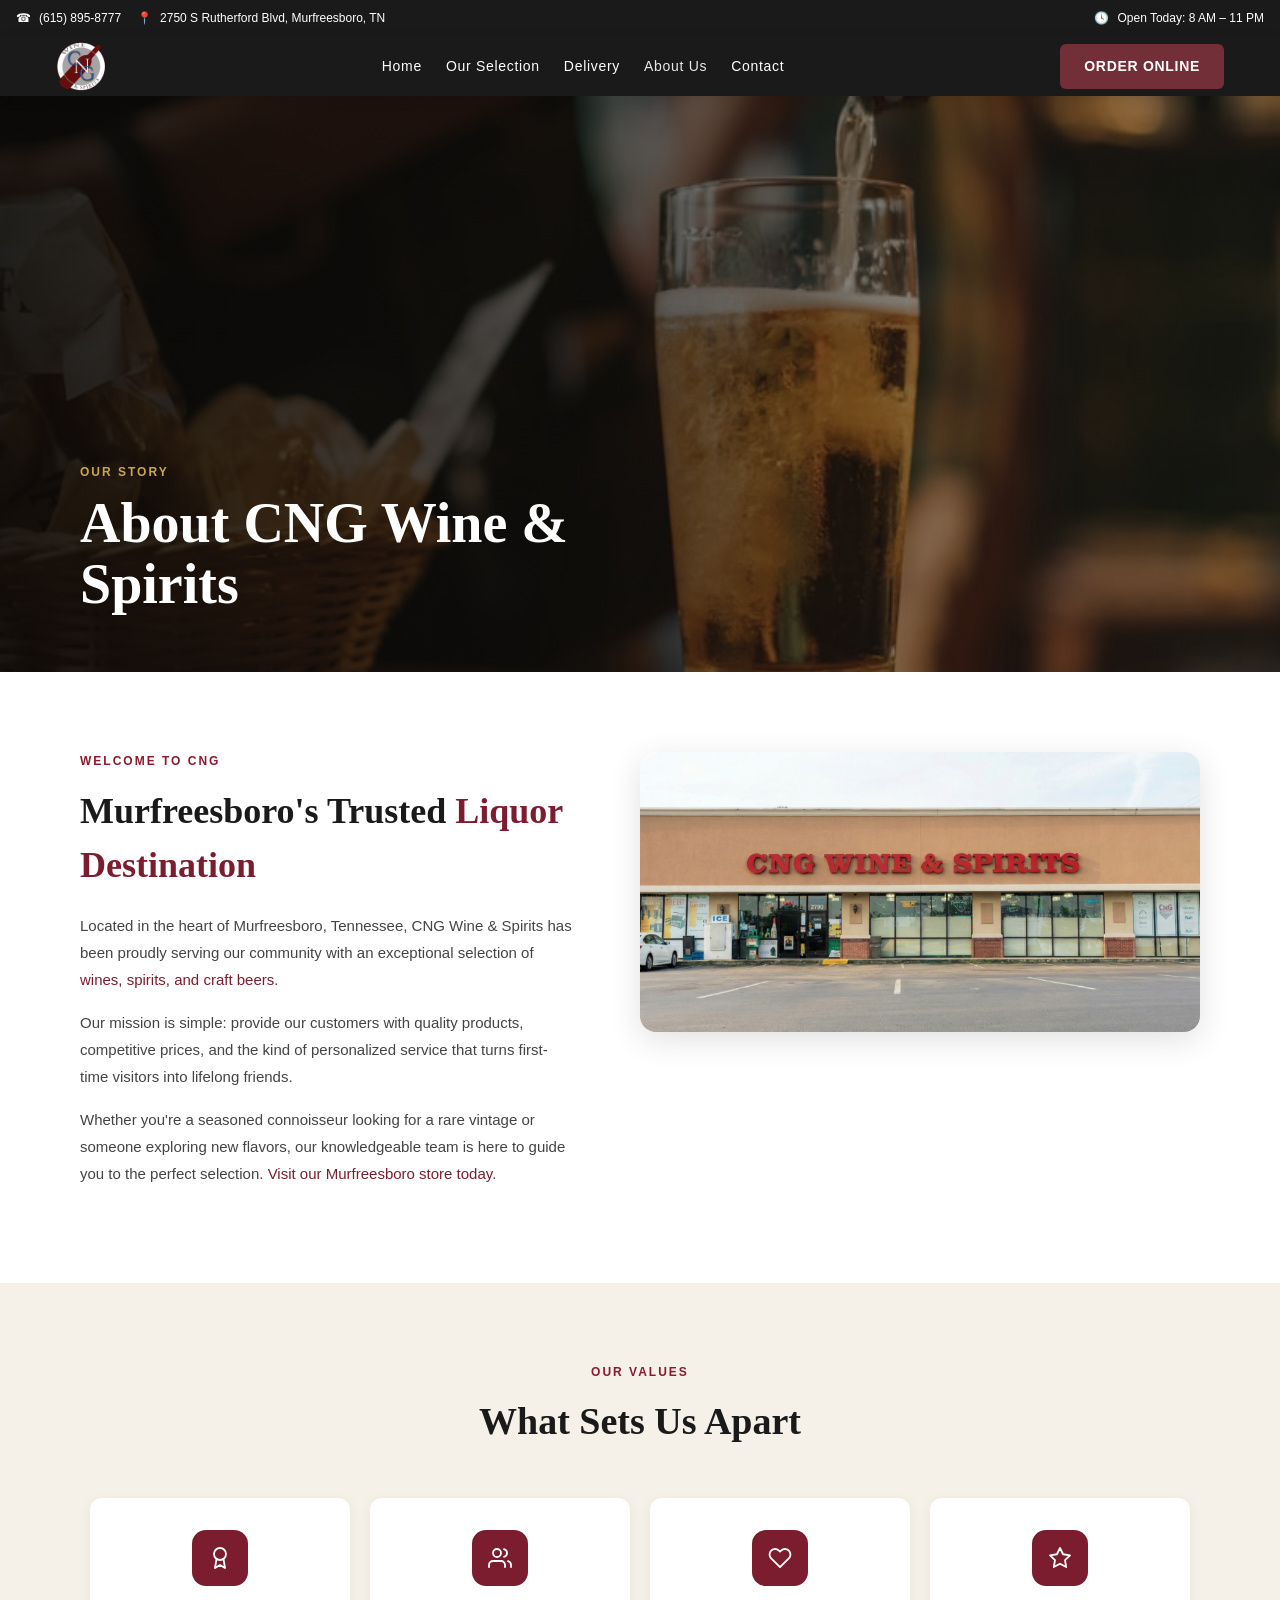
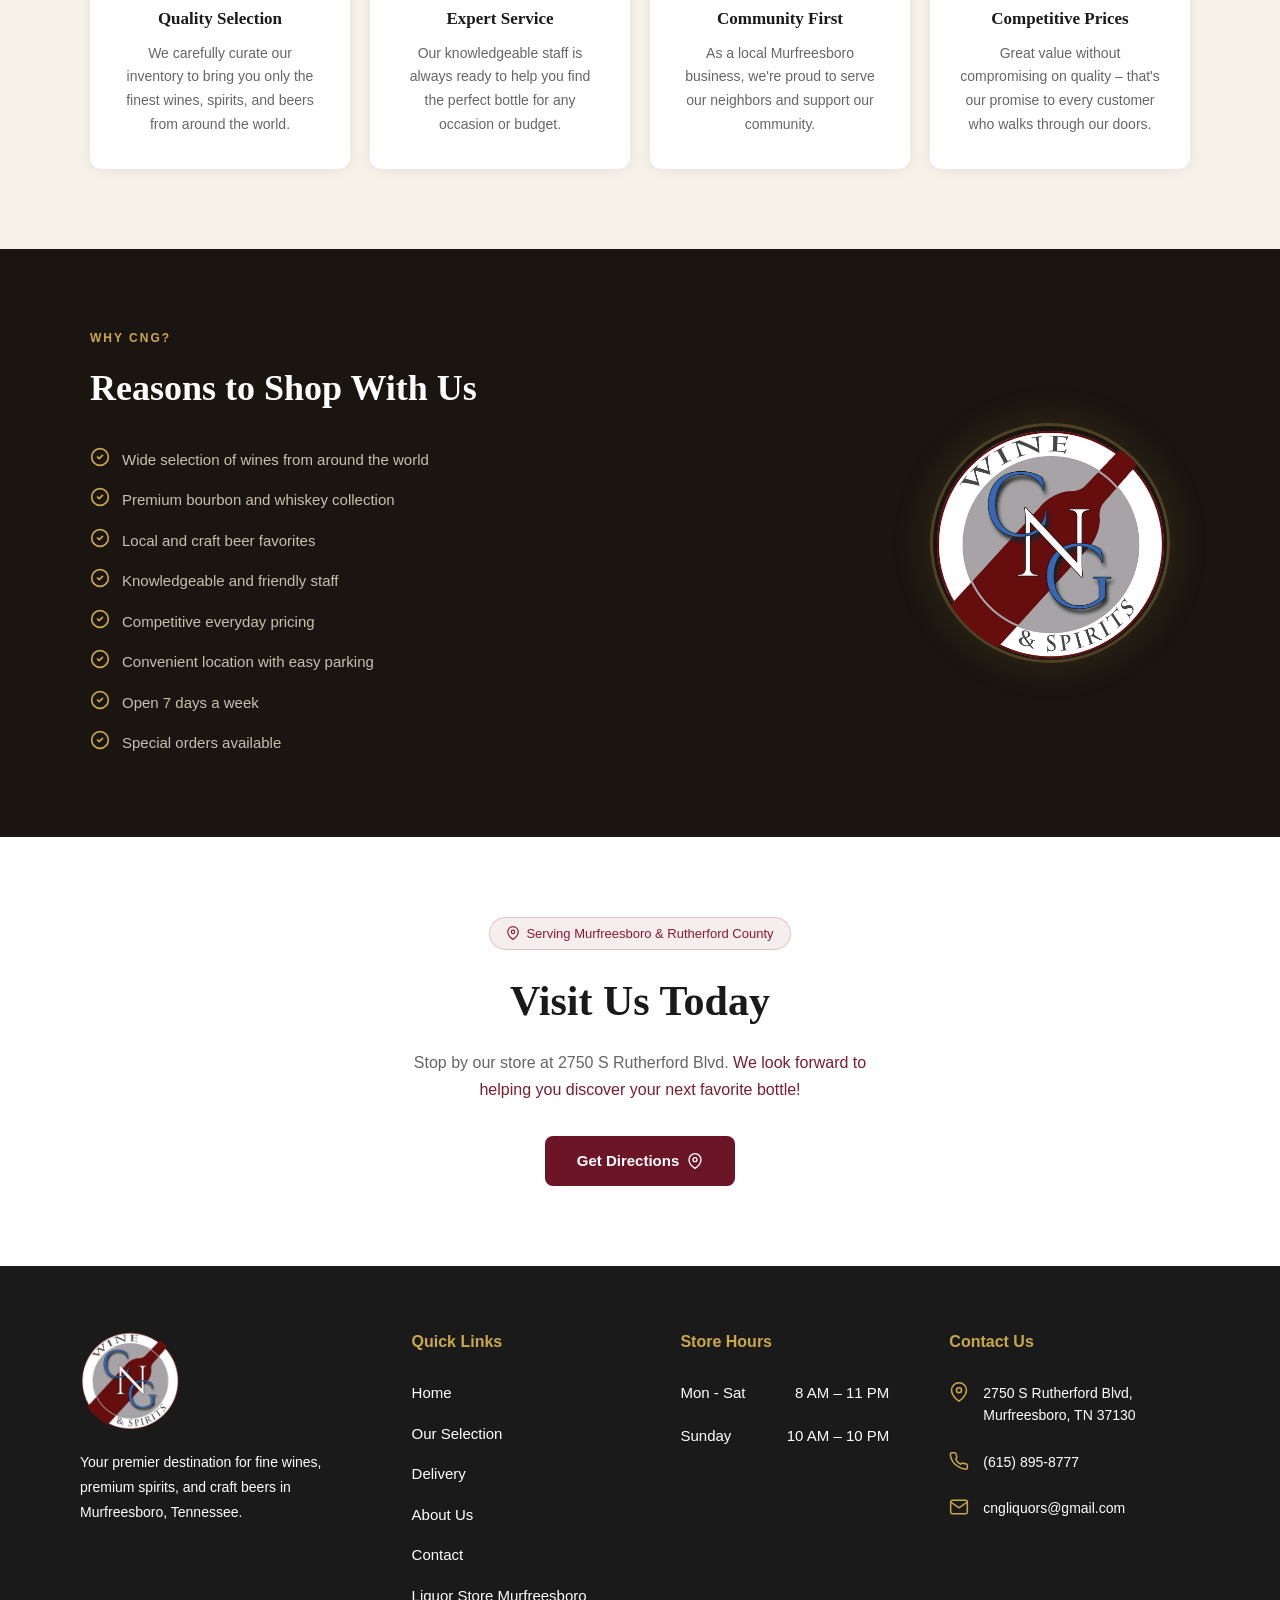
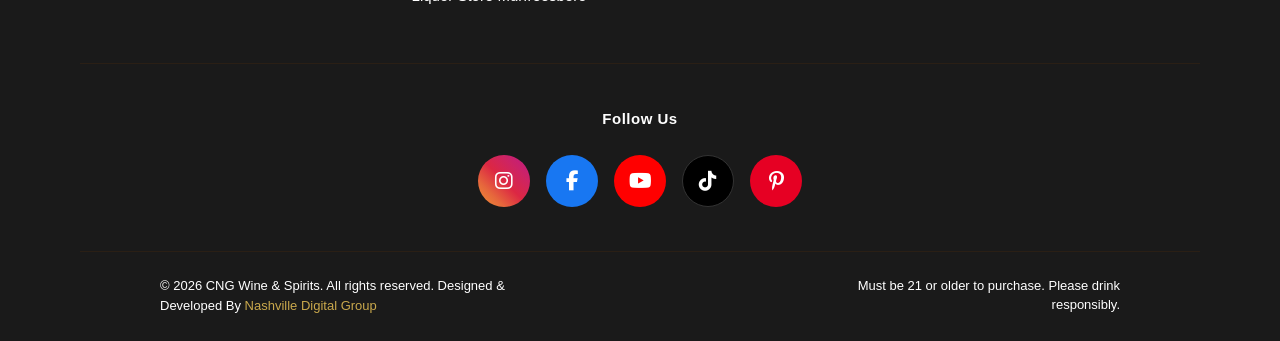
==== commit ffdce602: "Remove Liquor Store Murfreesboro from header nav on all pages Made-with: Cursor" ====
--- a/about.html
+++ b/about.html
@@ -41,7 +41,6 @@
         <a href="delivery.html" class="nav__link">Delivery</a>
         <a href="about.html" class="nav__link nav__link--active">About Us</a>
         <a href="contact.html" class="nav__link">Contact</a>
-        <a href="liquor-store-murfreesboro.html" class="nav__link">Liquor Store Murfreesboro</a>
       </nav>
 
       <div class="header__actions">
@@ -62,7 +61,6 @@
         <a href="delivery.html" class="nav__link">Delivery</a>
         <a href="about.html" class="nav__link nav__link--active">About Us</a>
         <a href="contact.html" class="nav__link">Contact</a>
-        <a href="liquor-store-murfreesboro.html" class="nav__link">Liquor Store Murfreesboro</a>
       </div>
       <div class="header__actions">
         <a href="delivery.html" class="btn btn--primary">Order Online</a>
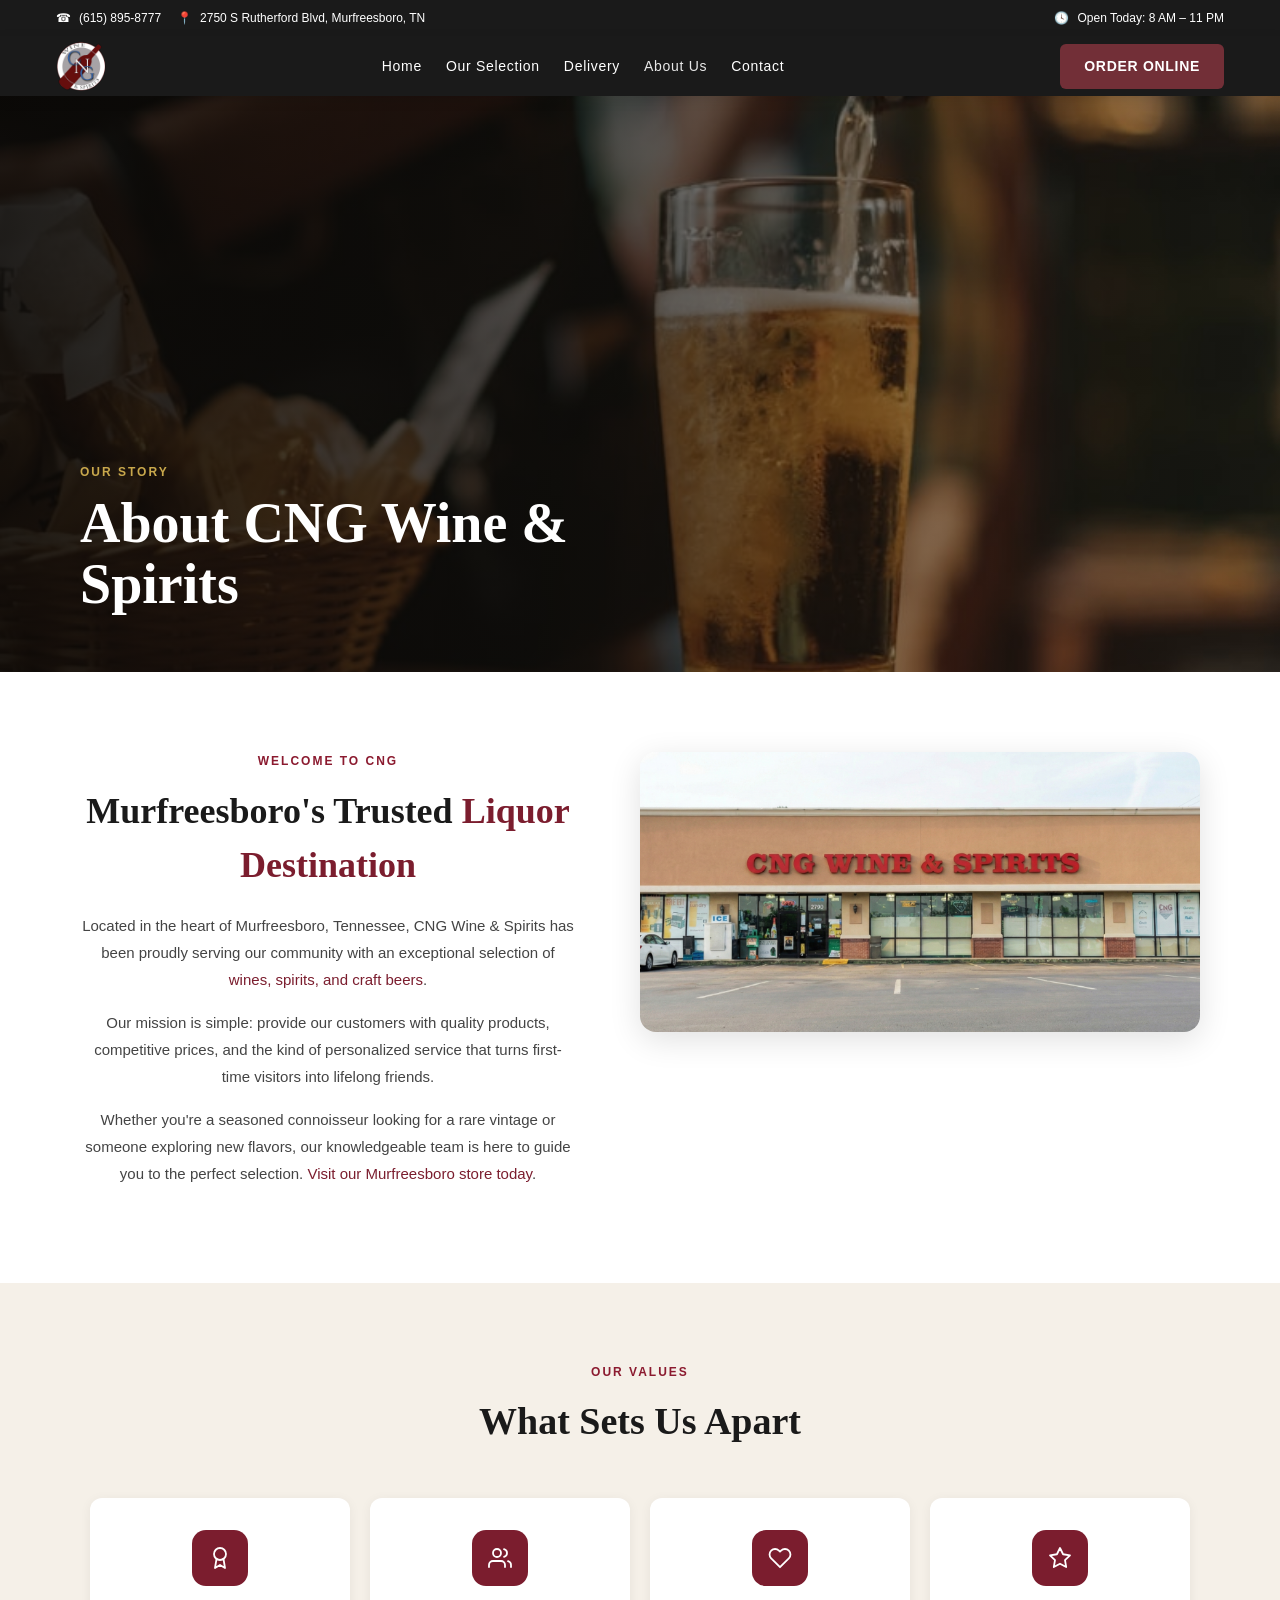
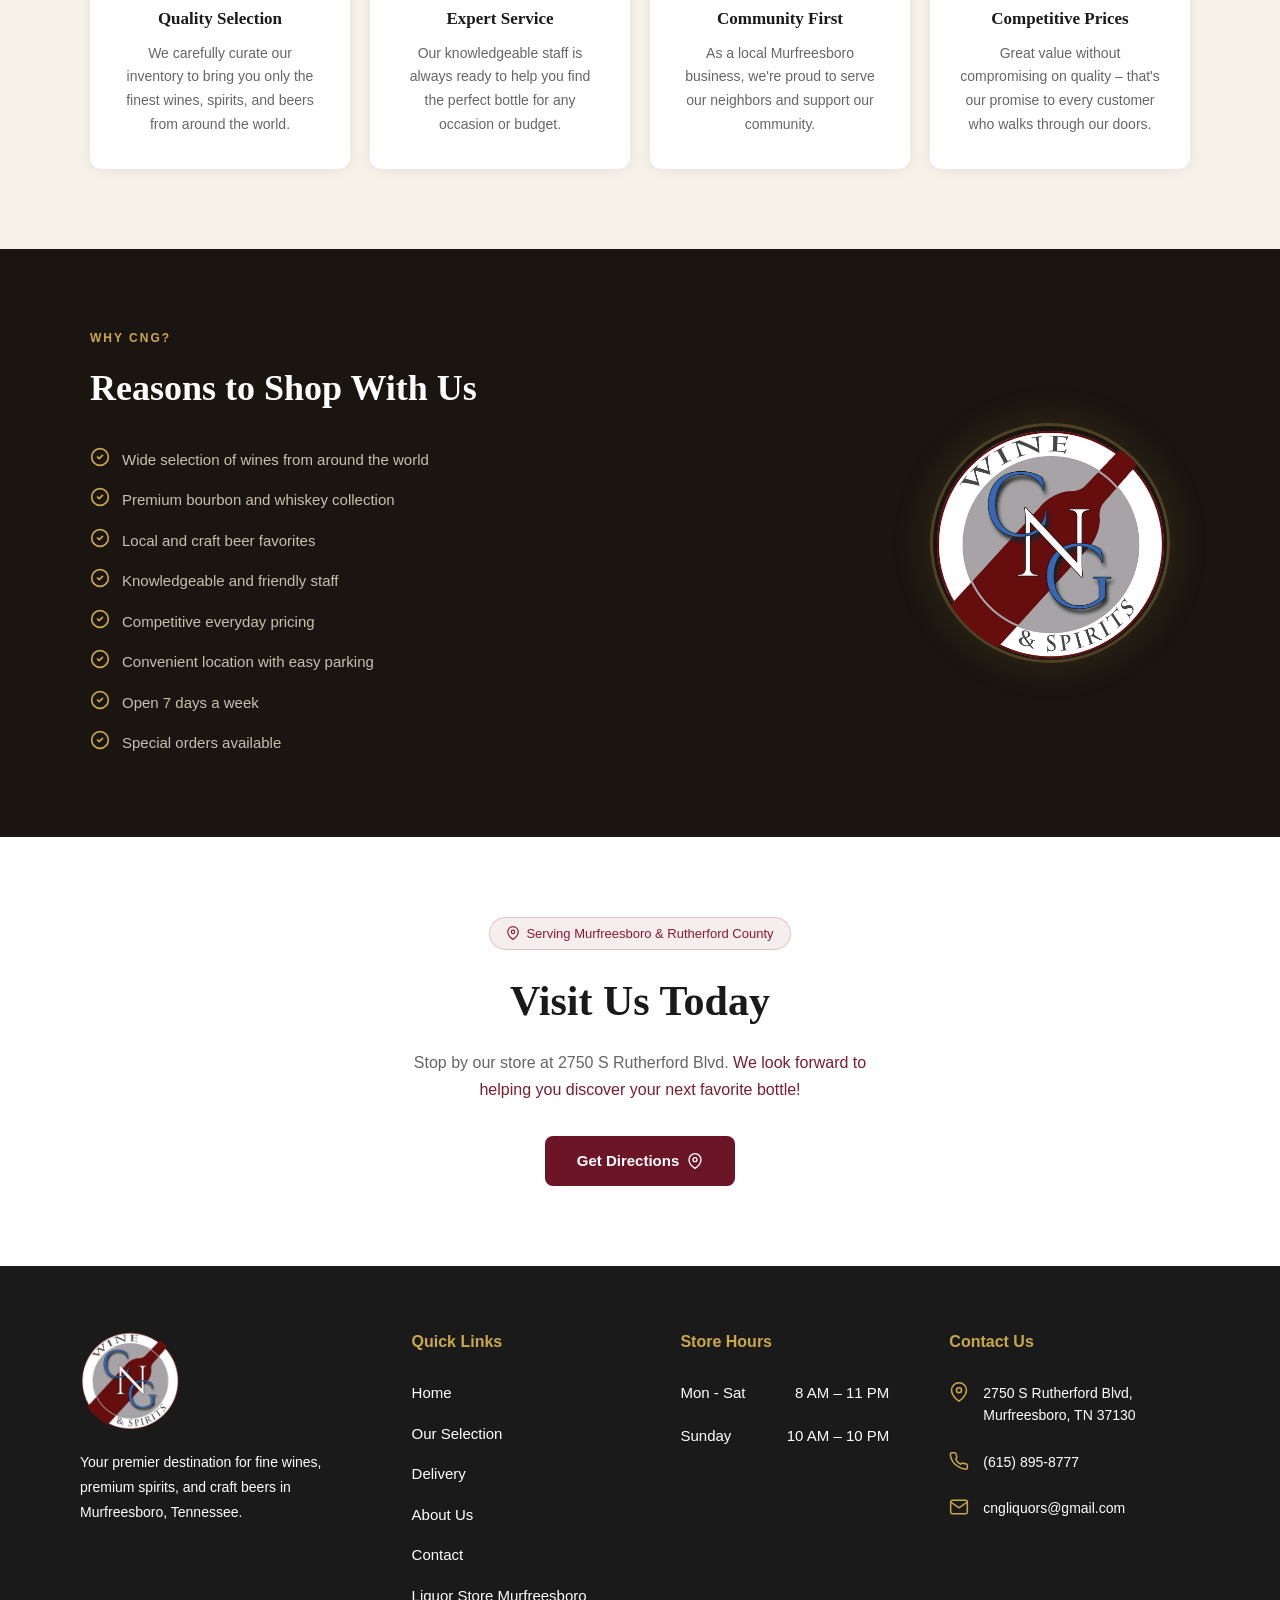
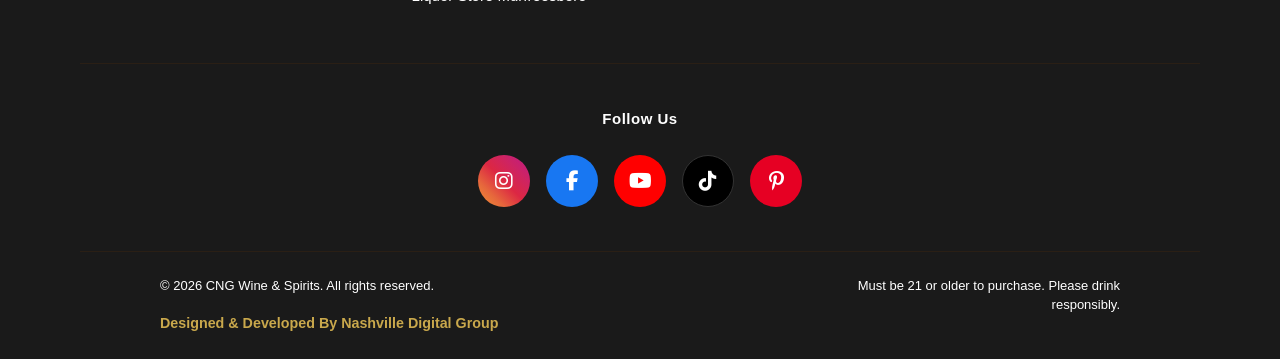
==== commit 8d62efd8: "Hero layout alignment, top bar alignment, Cursor rules for new pages Made-with: Cursor" ====
--- a/about.html
+++ b/about.html
@@ -13,18 +13,20 @@
 
   <!-- Top Bar -->
   <div class="top-bar">
-    <div class="top-bar__left">
-      <a href="tel:+16158958777" class="top-bar__contact">
-        <span aria-hidden="true">&#9742;</span>
-        <span>(615) 895-8777</span>
-      </a>
-      <a href="https://www.google.com/maps/dir//2750+S+Rutherford+Blvd,+Murfreesboro,+TN+37130" target="_blank" rel="noopener noreferrer" class="top-bar__contact">
-        <span aria-hidden="true">&#128205;</span>
-        <span>2750 S Rutherford Blvd, Murfreesboro, TN</span>
-      </a>
-    </div>
-    <div class="top-bar__right">
-      <span class="top-bar__hours"><span aria-hidden="true">&#128339;</span> Open Today: 8 AM – 11 PM</span>
+    <div class="top-bar__inner">
+      <div class="top-bar__left">
+        <a href="tel:+16158958777" class="top-bar__contact">
+          <span aria-hidden="true">&#9742;</span>
+          <span>(615) 895-8777</span>
+        </a>
+        <a href="https://www.google.com/maps/dir//2750+S+Rutherford+Blvd,+Murfreesboro,+TN+37130" target="_blank" rel="noopener noreferrer" class="top-bar__contact">
+          <span aria-hidden="true">&#128205;</span>
+          <span>2750 S Rutherford Blvd, Murfreesboro, TN</span>
+        </a>
+      </div>
+      <div class="top-bar__right">
+        <span class="top-bar__hours"><span aria-hidden="true">&#128339;</span> Open Today: 8 AM – 11 PM</span>
+      </div>
     </div>
   </div>
 
@@ -73,9 +75,11 @@
     <section class="about-hero">
       <div class="about-hero__bg" role="presentation" aria-hidden="true"></div>
       <div class="about-hero-overlay"></div>
-      <div class="about-hero-content">
-        <span class="about-hero__eyebrow">OUR STORY</span>
-        <h1 class="about-hero__title">About CNG Wine &amp; Spirits</h1>
+      <div class="about-hero__inner">
+        <div class="about-hero-content">
+          <span class="about-hero__eyebrow">OUR STORY</span>
+          <h1 class="about-hero__title">About CNG Wine &amp; Spirits</h1>
+        </div>
       </div>
     </section>
 
@@ -238,7 +242,7 @@
     <hr class="footer__divider">
     <div class="footer__bottom-bar">
       <div class="footer__bottom-inner">
-        <p class="footer__copyright">© 2026 CNG Wine &amp; Spirits. All rights reserved. Designed &amp; Developed By <a href="#" class="footer__ndg-link">Nashville Digital Group</a></p>
+        <p class="footer__copyright">© 2026 CNG Wine &amp; Spirits. All rights reserved.<span class="footer__copyright-line2">Designed &amp; Developed By <a href="#" class="footer__ndg-link">Nashville Digital Group</a></span></p>
         <p class="footer__disclaimer">Must be 21 or older to purchase. Please drink responsibly.</p>
       </div>
     </div>
--- a/css/style.css
+++ b/css/style.css
@@ -210,7 +210,17 @@
   height: var(--topbar-height);
   display: flex;
   align-items: center;
+  justify-content: center;
+}
+
+.top-bar__inner {
+  display: flex;
+  align-items: center;
   justify-content: space-between;
+  width: 100%;
+  max-width: var(--container-max);
+  margin-left: auto;
+  margin-right: auto;
   padding-left: var(--container-padding);
   padding-right: var(--container-padding);
 }
@@ -1195,13 +1205,16 @@
   display: flex;
   align-items: flex-end;
   justify-content: flex-start;
+  padding: 0 var(--container-padding, 1rem);
+  box-sizing: border-box;
 }
 
 .delivery-hero__bg {
   position: absolute;
   top: 0;
-  left: 0;
-  width: 100%;
+  left: 50%;
+  transform: translateX(-50%);
+  width: 100vw;
   height: 100%;
   z-index: 0;
   background-image: url('../image/delivery-hero.png');
@@ -1213,17 +1226,28 @@
 .delivery-hero-overlay {
   position: absolute;
   top: 0;
-  left: 0;
-  width: 100%;
+  left: 50%;
+  transform: translateX(-50%);
+  width: 100vw;
   height: 100%;
   z-index: 1;
   background: linear-gradient(to right, rgba(10, 8, 6, 0.90) 0%, rgba(10, 8, 6, 0.65) 50%, rgba(10, 8, 6, 0.20) 100%);
 }
 
+.delivery-hero__inner {
+  position: relative;
+  z-index: 2;
+  max-width: 900px;
+  margin: 0 auto;
+  width: 100%;
+  display: flex;
+  align-items: flex-end;
+  justify-content: flex-start;
+}
+
 .delivery-hero-content {
   position: relative;
-  z-index: 2;
-  padding: 0 0 56px 80px;
+  padding: 0 0 56px 0;
   max-width: 580px;
 }
 
@@ -1659,10 +1683,11 @@
 @media (max-width: 767px) {
   .delivery-hero {
     height: 380px;
+    padding: 0 24px;
   }
 
   .delivery-hero-content {
-    padding: 0 0 40px 24px;
+    padding: 0 0 40px 0;
   }
 
   .delivery-hero__title {
@@ -1696,6 +1721,24 @@
 
   .delivery-why__grid {
     grid-template-columns: 1fr;
+  }
+
+  .delivery-why-card {
+    align-items: center;
+    text-align: center;
+  }
+
+  .delivery-why-card__icon {
+    margin-left: auto;
+    margin-right: auto;
+  }
+
+  .delivery-why-card__title {
+    text-align: center;
+  }
+
+  .delivery-why-card__text {
+    text-align: center;
   }
 }
 
@@ -2143,6 +2186,7 @@
 .store-hours-contact__eyebrow {
   display: flex;
   align-items: center;
+  justify-content: center;
   gap: 10px;
 }
 
@@ -2169,6 +2213,7 @@
   font-weight: 700;
   font-family: "Playfair Display", Georgia, serif;
   margin: 16px 0 24px;
+  text-align: center;
 }
 
 .store-hours-contact__hours {
@@ -2295,6 +2340,7 @@
   border-radius: 20px;
   padding: 36px 32px;
   max-width: 100%;
+  text-align: center;
 }
 
 .store-hours-contact__card-title {
@@ -2303,6 +2349,7 @@
   font-weight: 700;
   font-family: "Playfair Display", Georgia, serif;
   margin: 0 0 28px;
+  text-align: center;
 }
 
 .store-hours-contact__item {
@@ -2310,6 +2357,7 @@
   align-items: flex-start;
   gap: 16px;
   margin-bottom: 24px;
+  text-align: left;
 }
 
 .store-hours-contact__item:last-of-type {
@@ -2362,6 +2410,7 @@
 .store-hours-contact__card-btn {
   display: inline-flex;
   align-items: center;
+  justify-content: center;
   gap: 8px;
   background: #D4A017;
   color: #1a1a1a;
@@ -2373,6 +2422,7 @@
   cursor: pointer;
   text-decoration: none;
   transition: background 0.2s ease;
+  margin: 0 auto;
 }
 
 .store-hours-contact__card-btn:hover {
@@ -3170,6 +3220,18 @@
   text-decoration: none;
 }
 
+.footer__copyright-line2 {
+  display: block;
+  margin-top: 16px;
+  color: #C9A84C;
+  font-size: 1.1em;
+  font-weight: bold;
+}
+
+.footer__copyright-line2 .footer__ndg-link {
+  color: #C9A84C;
+}
+
 .footer__disclaimer {
   color: #ffffff;
   font-size: 13px;
@@ -3188,15 +3250,32 @@
 @media (max-width: 599px) {
   .footer {
     padding: 40px 24px 0 24px;
+    text-align: center;
   }
 
   .footer__top {
     grid-template-columns: 1fr;
     padding-bottom: 40px;
+    text-align: center;
+  }
+
+  .footer__logo-img {
+    margin-left: auto;
+    margin-right: auto;
+  }
+
+  .footer__tagline {
+    margin-left: auto;
+    margin-right: auto;
   }
 
   .footer__follow {
     padding: 44px 20px;
+    text-align: center;
+  }
+
+  .footer__social {
+    justify-content: center;
   }
 
   .footer__bottom-bar {
@@ -3205,12 +3284,63 @@
 
   .footer__bottom-inner {
     flex-direction: column;
-    align-items: flex-start;
+    align-items: center;
     padding: 40px 24px;
+    text-align: center;
+  }
+
+  .footer__copyright {
+    text-align: center;
   }
 
   .footer__disclaimer {
-    text-align: left;
+    text-align: center;
+  }
+
+  .footer__hours-row {
+    justify-content: center;
+    gap: 16px;
+  }
+
+  .footer__contact-item {
+    justify-content: center;
+  }
+}
+
+/* Footer bottom — mobile readability (768px and below) */
+@media (max-width: 768px) {
+  .footer__bottom-bar {
+    padding-top: 12px;
+  }
+
+  .footer__bottom-inner {
+    flex-direction: column;
+    align-items: center;
+    text-align: center;
+    gap: 0;
+    padding: 24px 24px 40px;
+  }
+
+  .footer__copyright {
+    text-align: center;
+    font-size: 14px;
+    line-height: 1.6;
+    margin: 0 0 8px 0;
+    max-width: none;
+    color: #ffffff;
+  }
+
+  .footer__copyright .footer__ndg-link {
+    color: #C9A84C;
+  }
+
+  .footer__disclaimer {
+    text-align: center;
+    font-size: 14px;
+    line-height: 1.6;
+    margin: 0;
+    max-width: none;
+    font-weight: 500;
   }
 }
 
@@ -3225,13 +3355,16 @@
   display: flex;
   align-items: flex-end;
   justify-content: flex-start;
+  padding: 0 80px;
+  box-sizing: border-box;
 }
 
 .about-hero__bg {
   position: absolute;
   top: 0;
-  left: 0;
-  width: 100%;
+  left: 50%;
+  transform: translateX(-50%);
+  width: 100vw;
   height: 100%;
   z-index: 0;
   background-image: url('../image/beer-glass.jpg');
@@ -3243,17 +3376,28 @@
 .about-hero-overlay {
   position: absolute;
   top: 0;
-  left: 0;
-  width: 100%;
+  left: 50%;
+  transform: translateX(-50%);
+  width: 100vw;
   height: 100%;
   z-index: 1;
   background: linear-gradient(to right, rgba(10, 8, 6, 0.90) 0%, rgba(10, 8, 6, 0.65) 50%, rgba(10, 8, 6, 0.20) 100%);
 }
 
+.about-hero__inner {
+  position: relative;
+  z-index: 2;
+  max-width: 1200px;
+  margin: 0 auto;
+  width: 100%;
+  display: flex;
+  align-items: flex-end;
+  justify-content: flex-start;
+}
+
 .about-hero-content {
   position: relative;
-  z-index: 2;
-  padding: 0 0 56px 80px;
+  padding: 0 0 56px 0;
   max-width: 580px;
 }
 
@@ -3292,6 +3436,7 @@
 
 .about-welcome__text {
   flex: 1;
+  text-align: center;
 }
 
 .about-welcome__eyebrow {
@@ -3310,6 +3455,7 @@
   font-weight: 700;
   color: #1a1a1a;
   margin: 0 0 20px;
+  text-align: center;
 }
 
 .about-welcome__title-accent {
@@ -3586,19 +3732,43 @@
   .about-reasons__logo-wrap {
     width: 100%;
   }
+
+  .about-reasons__eyebrow {
+    text-align: center;
+  }
+
+  .about-reasons__title {
+    text-align: center;
+  }
 }
 
 @media (max-width: 768px) {
   .about-hero {
     height: 380px;
+    padding: 0 24px;
   }
 
   .about-hero-content {
-    padding: 0 0 40px 24px;
+    padding: 0 0 40px 0;
   }
 
   .about-hero__title {
     font-size: 38px;
+  }
+}
+
+@media (max-width: 480px) {
+  .about-hero {
+    height: 320px;
+    padding: 0 20px;
+  }
+
+  .about-hero-content {
+    padding: 0 0 32px 0;
+  }
+
+  .about-hero__title {
+    font-size: 28px;
   }
 }
 
@@ -3626,13 +3796,16 @@
   display: flex;
   align-items: flex-end;
   justify-content: flex-start;
+  padding: 0 24px;
+  box-sizing: border-box;
 }
 
 .contact-hero__bg {
   position: absolute;
   top: 0;
-  left: 0;
-  width: 100%;
+  left: 50%;
+  transform: translateX(-50%);
+  width: 100vw;
   height: 100%;
   z-index: 0;
   background-image: url('../image/cocktail.jpg');
@@ -3644,18 +3817,28 @@
 .contact-hero__overlay {
   position: absolute;
   top: 0;
-  left: 0;
-  width: 100%;
+  left: 50%;
+  transform: translateX(-50%);
+  width: 100vw;
   height: 100%;
   z-index: 1;
   background: linear-gradient(to right, rgba(10, 8, 6, 0.90) 0%, rgba(10, 8, 6, 0.65) 50%, rgba(10, 8, 6, 0.20) 100%);
 }
 
-.contact-hero__content {
-  padding: 0 0 56px 80px;
-  max-width: 580px;
+.contact-hero__inner {
   position: relative;
   z-index: 2;
+  max-width: 1200px;
+  margin: 0 auto;
+  width: 100%;
+  display: flex;
+  align-items: flex-end;
+  justify-content: flex-start;
+}
+
+.contact-hero__content {
+  padding: 0 0 56px 0;
+  max-width: 580px;
 }
 
 .contact-hero__eyebrow {
@@ -3679,7 +3862,7 @@
 
 .contact-main {
   background: #F5F0E8;
-  padding: 60px 80px;
+  padding: 60px 24px;
 }
 
 .contact-main__inner {
@@ -4002,11 +4185,15 @@
   }
 
   .contact-hero__content {
-    padding: 0 0 40px 24px;
+    padding: 0 0 40px 0;
   }
 
   .contact-hero__title {
     font-size: 38px;
+  }
+
+  .contact-main__heading {
+    text-align: center;
   }
 }
 
@@ -4040,13 +4227,16 @@
   display: flex;
   align-items: flex-end;
   justify-content: flex-start;
+  padding: 0 80px;
+  box-sizing: border-box;
 }
 
 .lsm-hero__bg {
   position: absolute;
   top: 0;
-  left: 0;
-  width: 100%;
+  left: 50%;
+  transform: translateX(-50%);
+  width: 100vw;
   height: 100%;
   z-index: 0;
   background-image: url('../images/hero.png');
@@ -4058,18 +4248,29 @@
 .lsm-hero__overlay {
   position: absolute;
   top: 0;
-  left: 0;
-  width: 100%;
+  left: 50%;
+  transform: translateX(-50%);
+  width: 100vw;
   height: 100%;
   z-index: 1;
   background: linear-gradient(to right, rgba(10, 8, 6, 0.90) 0%, rgba(10, 8, 6, 0.65) 50%, rgba(10, 8, 6, 0.20) 100%);
 }
 
+.lsm-hero__inner {
+  position: relative;
+  z-index: 2;
+  max-width: 1100px;
+  margin: 0 auto;
+  width: 100%;
+  display: flex;
+  align-items: flex-end;
+  justify-content: flex-start;
+}
+
 .lsm-hero__content {
-  padding: 0 0 56px 80px;
+  padding: 0 0 56px 0;
   max-width: 580px;
   position: relative;
-  z-index: 2;
 }
 
 .lsm-hero__eyebrow {
@@ -4772,8 +4973,12 @@
 }
 
 @media (max-width: 768px) {
+  .lsm-hero {
+    padding: 0 24px;
+  }
+
   .lsm-hero__content {
-    padding: 0 0 40px 24px;
+    padding: 0 0 40px 0;
   }
 
   .lsm-hero__title {
@@ -4822,13 +5027,16 @@
   display: flex;
   align-items: flex-end;
   justify-content: flex-start;
+  padding: 0 80px;
+  box-sizing: border-box;
 }
 
 .page-hero__bg {
   position: absolute;
   top: 0;
-  left: 0;
-  width: 100%;
+  left: 50%;
+  transform: translateX(-50%);
+  width: 100vw;
   height: 100%;
   z-index: 0;
   background-image: url('../image/wine-glass.jpg');
@@ -4840,17 +5048,28 @@
 .page-hero-overlay {
   position: absolute;
   top: 0;
-  left: 0;
-  width: 100%;
+  left: 50%;
+  transform: translateX(-50%);
+  width: 100vw;
   height: 100%;
   z-index: 1;
   background: linear-gradient(to right, rgba(10, 8, 6, 0.90) 0%, rgba(10, 8, 6, 0.65) 50%, rgba(10, 8, 6, 0.20) 100%);
 }
 
+.page-hero__inner {
+  position: relative;
+  z-index: 2;
+  max-width: 1200px;
+  margin: 0 auto;
+  width: 100%;
+  display: flex;
+  align-items: flex-end;
+  justify-content: flex-start;
+}
+
 .page-hero-content {
   position: relative;
-  z-index: 2;
-  padding: 0 0 56px 80px;
+  padding: 0 0 56px 0;
   max-width: 580px;
 }
 
@@ -4873,13 +5092,20 @@
   margin: 0;
 }
 
-@media (max-width: 767px) {
+@media (max-width: 900px) {
+  .page-hero-content {
+    padding: 0 0 56px 0;
+  }
+}
+
+@media (max-width: 768px) {
   .page-hero {
     height: 380px;
+    padding: 0 24px;
   }
 
   .page-hero-content {
-    padding: 0 0 40px 24px;
+    padding: 0 0 40px 0;
   }
 
   .page-hero__title {
@@ -4890,6 +5116,7 @@
 @media (max-width: 479px) {
   .page-hero {
     height: 320px;
+    padding: 0 24px;
   }
 
   .page-hero__title {
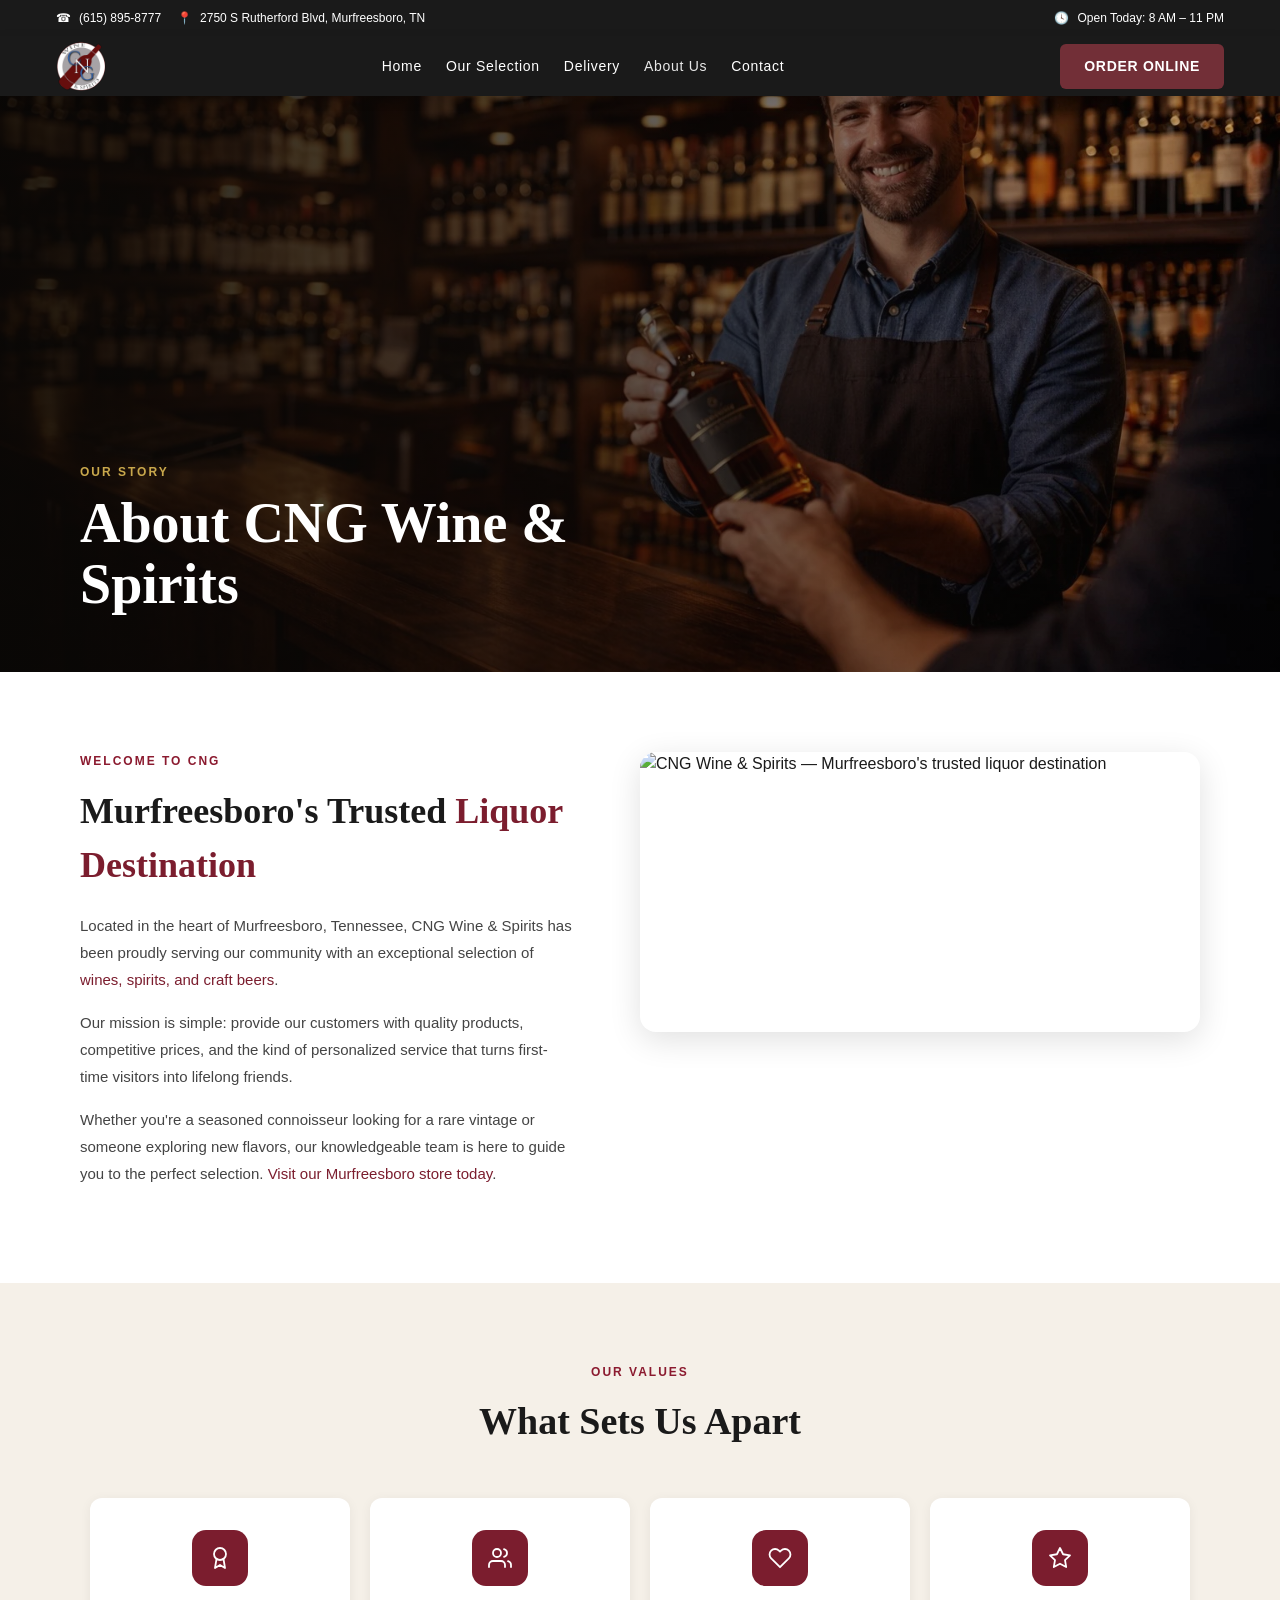
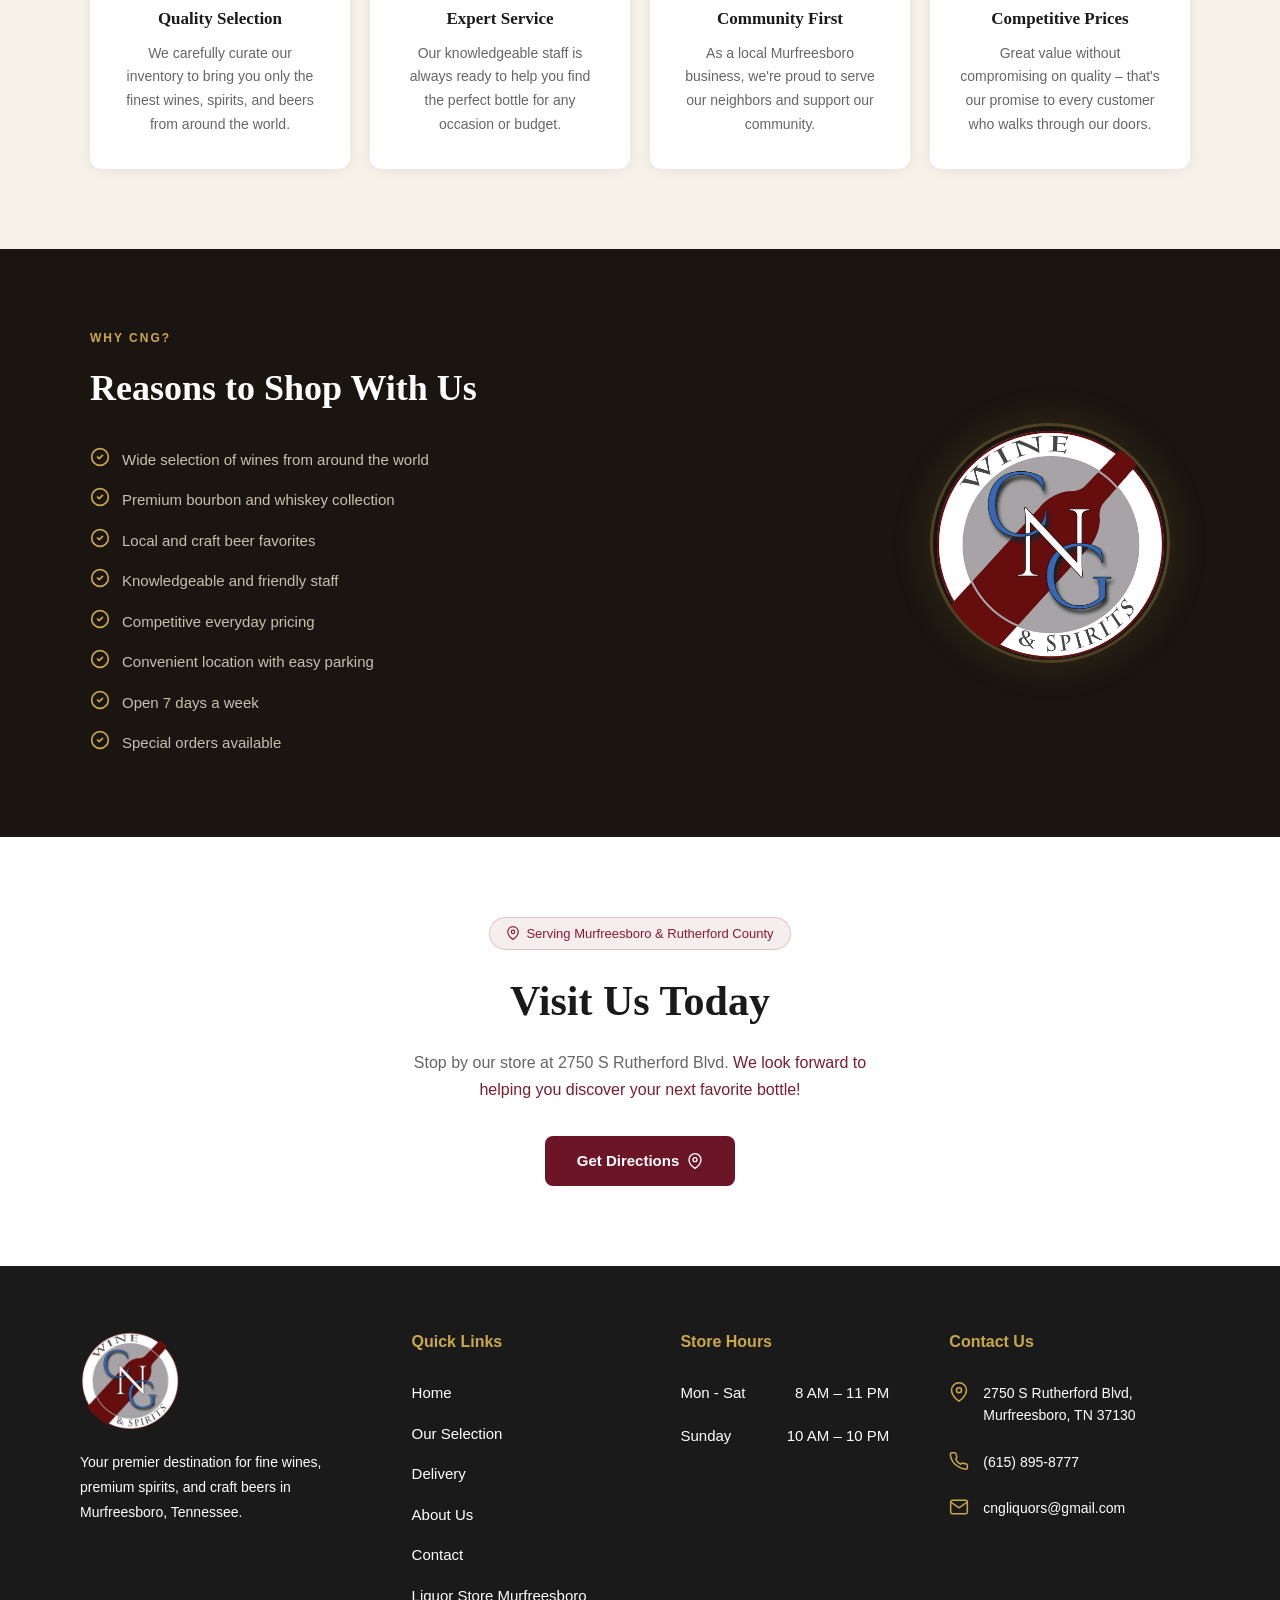
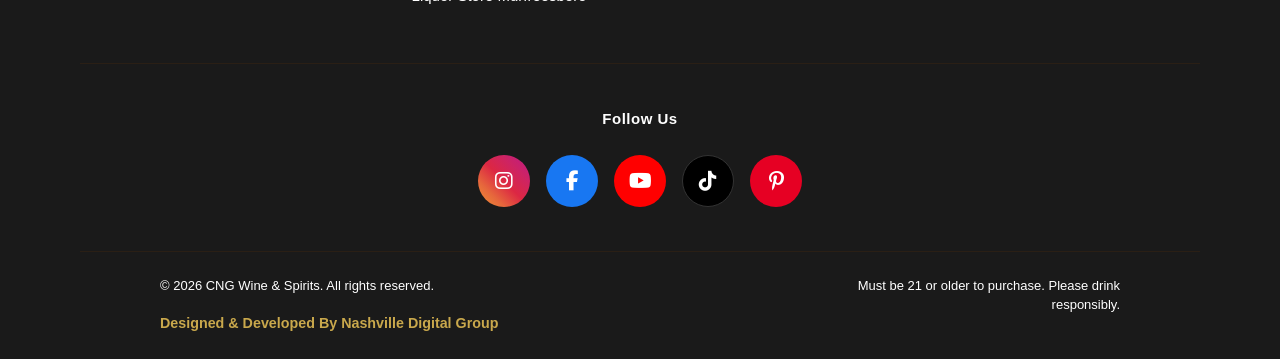
==== commit 39cddd90: "Use WebP images site-wide; add CNG-hero, update all hero and content image refs Made-with: Cursor" ====
--- a/about.html
+++ b/about.html
@@ -94,7 +94,7 @@
           <p class="about-welcome__p">Whether you're a seasoned connoisseur looking for a rare vintage or someone exploring new flavors, our knowledgeable team is here to guide you to the perfect selection. <a href="liquor-store-murfreesboro.html">Visit our Murfreesboro store today</a>.</p>
         </div>
         <div class="about-welcome__img-wrap">
-          <img src="images/hero.png" alt="CNG Wine &amp; Spirits — Murfreesboro's trusted liquor destination" width="600" height="280">
+          <img src="image/hero.webp" alt="CNG Wine &amp; Spirits — Murfreesboro's trusted liquor destination" width="600" height="280">
         </div>
       </div>
     </section>
--- a/css/style.css
+++ b/css/style.css
@@ -532,7 +532,7 @@
   width: 100%;
   height: 100%;
   z-index: 0;
-  background-image: url('../images/hero.png');
+  background-image: url('../image/CNG-hero.webp');
   background-size: cover;
   background-position: center center;
   background-repeat: no-repeat;
@@ -1217,7 +1217,7 @@
   width: 100vw;
   height: 100%;
   z-index: 0;
-  background-image: url('../image/delivery-hero.png');
+  background-image: url('../image/delivery-hero.webp');
   background-size: cover;
   background-position: center center;
   background-repeat: no-repeat;
@@ -1466,7 +1466,8 @@
   box-shadow: 0 2px 12px rgba(0, 0, 0, 0.06);
   display: flex;
   flex-direction: column;
-  align-items: flex-start;
+  align-items: center;
+  text-align: center;
 }
 
 .delivery-why-card__icon {
@@ -3367,7 +3368,7 @@
   width: 100vw;
   height: 100%;
   z-index: 0;
-  background-image: url('../image/beer-glass.jpg');
+  background-image: url('../image/about-hero.webp');
   background-size: cover;
   background-position: center center;
   background-repeat: no-repeat;
@@ -3436,7 +3437,7 @@
 
 .about-welcome__text {
   flex: 1;
-  text-align: center;
+  text-align: left;
 }
 
 .about-welcome__eyebrow {
@@ -3455,7 +3456,7 @@
   font-weight: 700;
   color: #1a1a1a;
   margin: 0 0 20px;
-  text-align: center;
+  text-align: left;
 }
 
 .about-welcome__title-accent {
@@ -3712,6 +3713,14 @@
     flex-direction: column;
   }
 
+  .about-welcome__text {
+    text-align: center;
+  }
+
+  .about-welcome__title {
+    text-align: center;
+  }
+
   .about-welcome__img-wrap {
     width: 100%;
   }
@@ -3808,7 +3817,7 @@
   width: 100vw;
   height: 100%;
   z-index: 0;
-  background-image: url('../image/cocktail.jpg');
+  background-image: url('../image/contact-hero.webp');
   background-size: cover;
   background-position: center center;
   background-repeat: no-repeat;
@@ -4239,7 +4248,7 @@
   width: 100vw;
   height: 100%;
   z-index: 0;
-  background-image: url('../images/hero.png');
+  background-image: url('../image/hero.webp');
   background-size: cover;
   background-position: center center;
   background-repeat: no-repeat;
@@ -5039,7 +5048,7 @@
   width: 100vw;
   height: 100%;
   z-index: 0;
-  background-image: url('../image/wine-glass.jpg');
+  background-image: url('../image/selection-hero.webp');
   background-size: cover;
   background-position: center center;
   background-repeat: no-repeat;
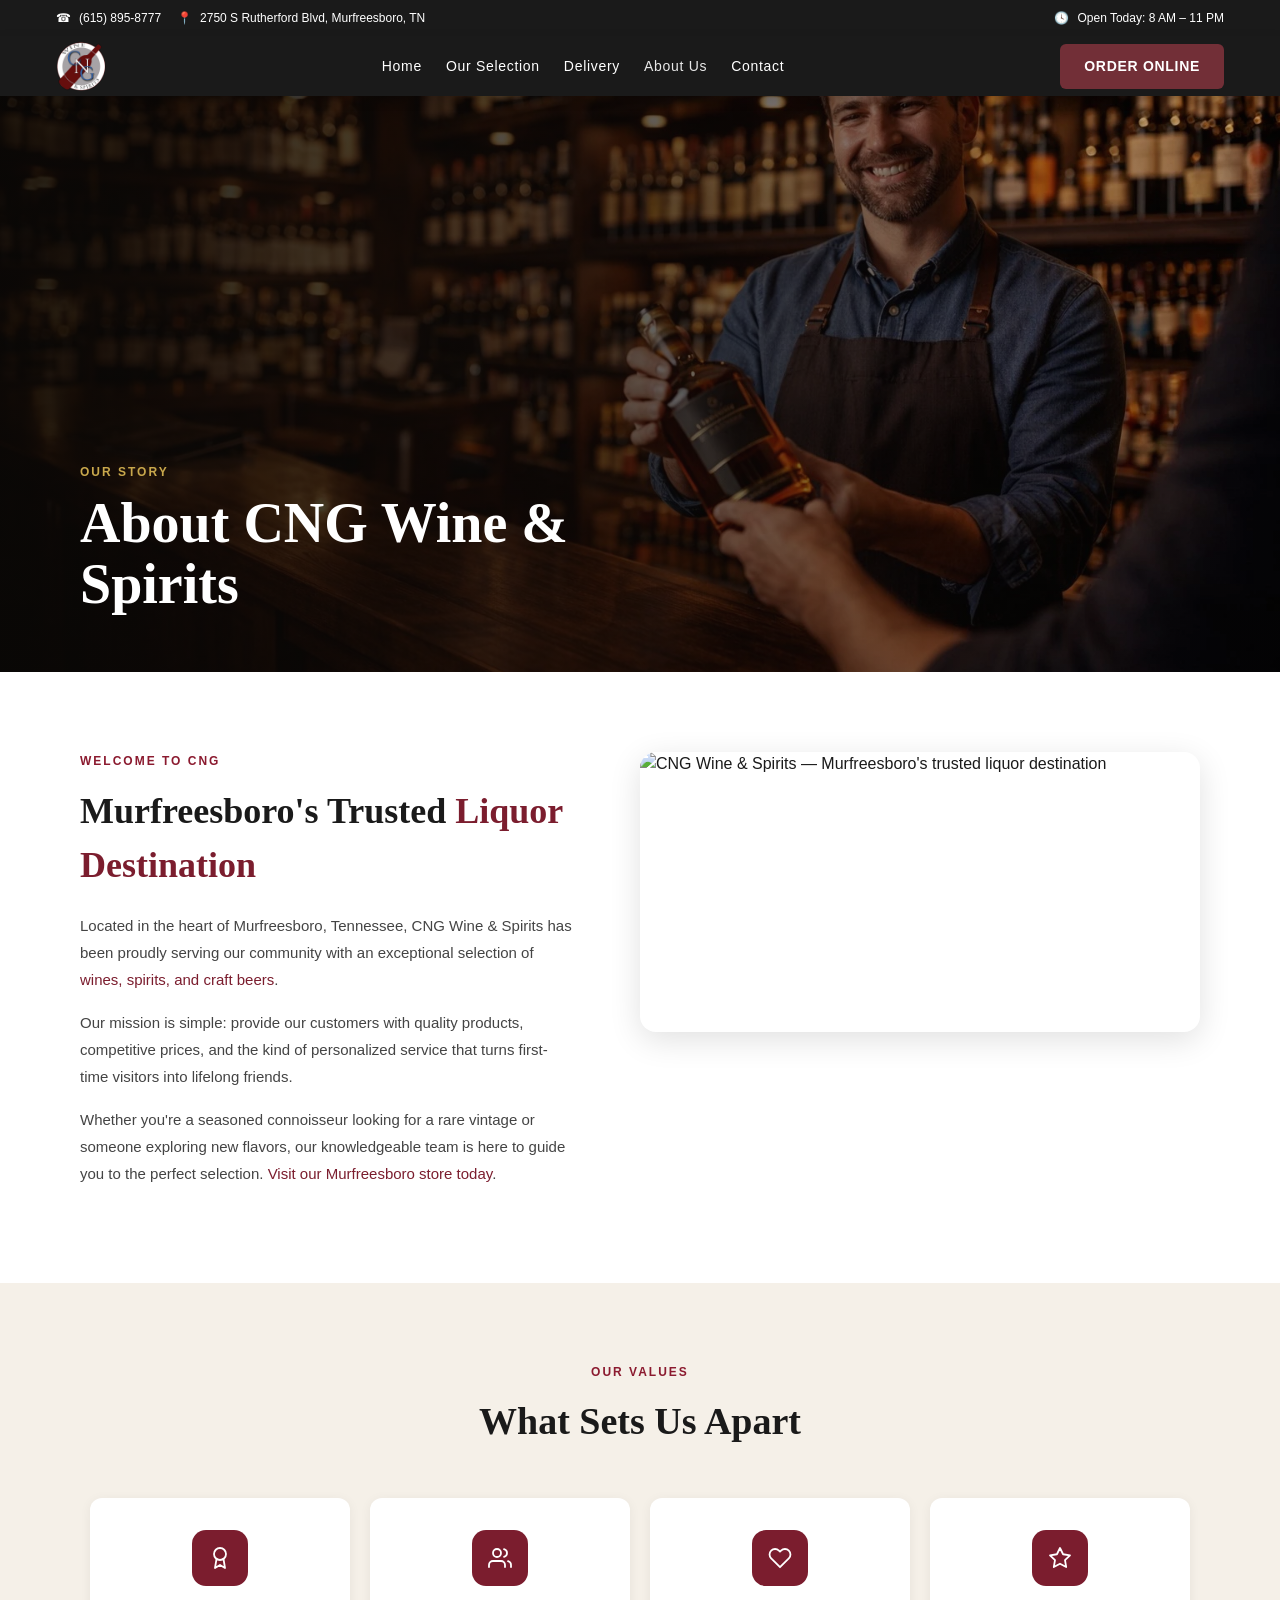
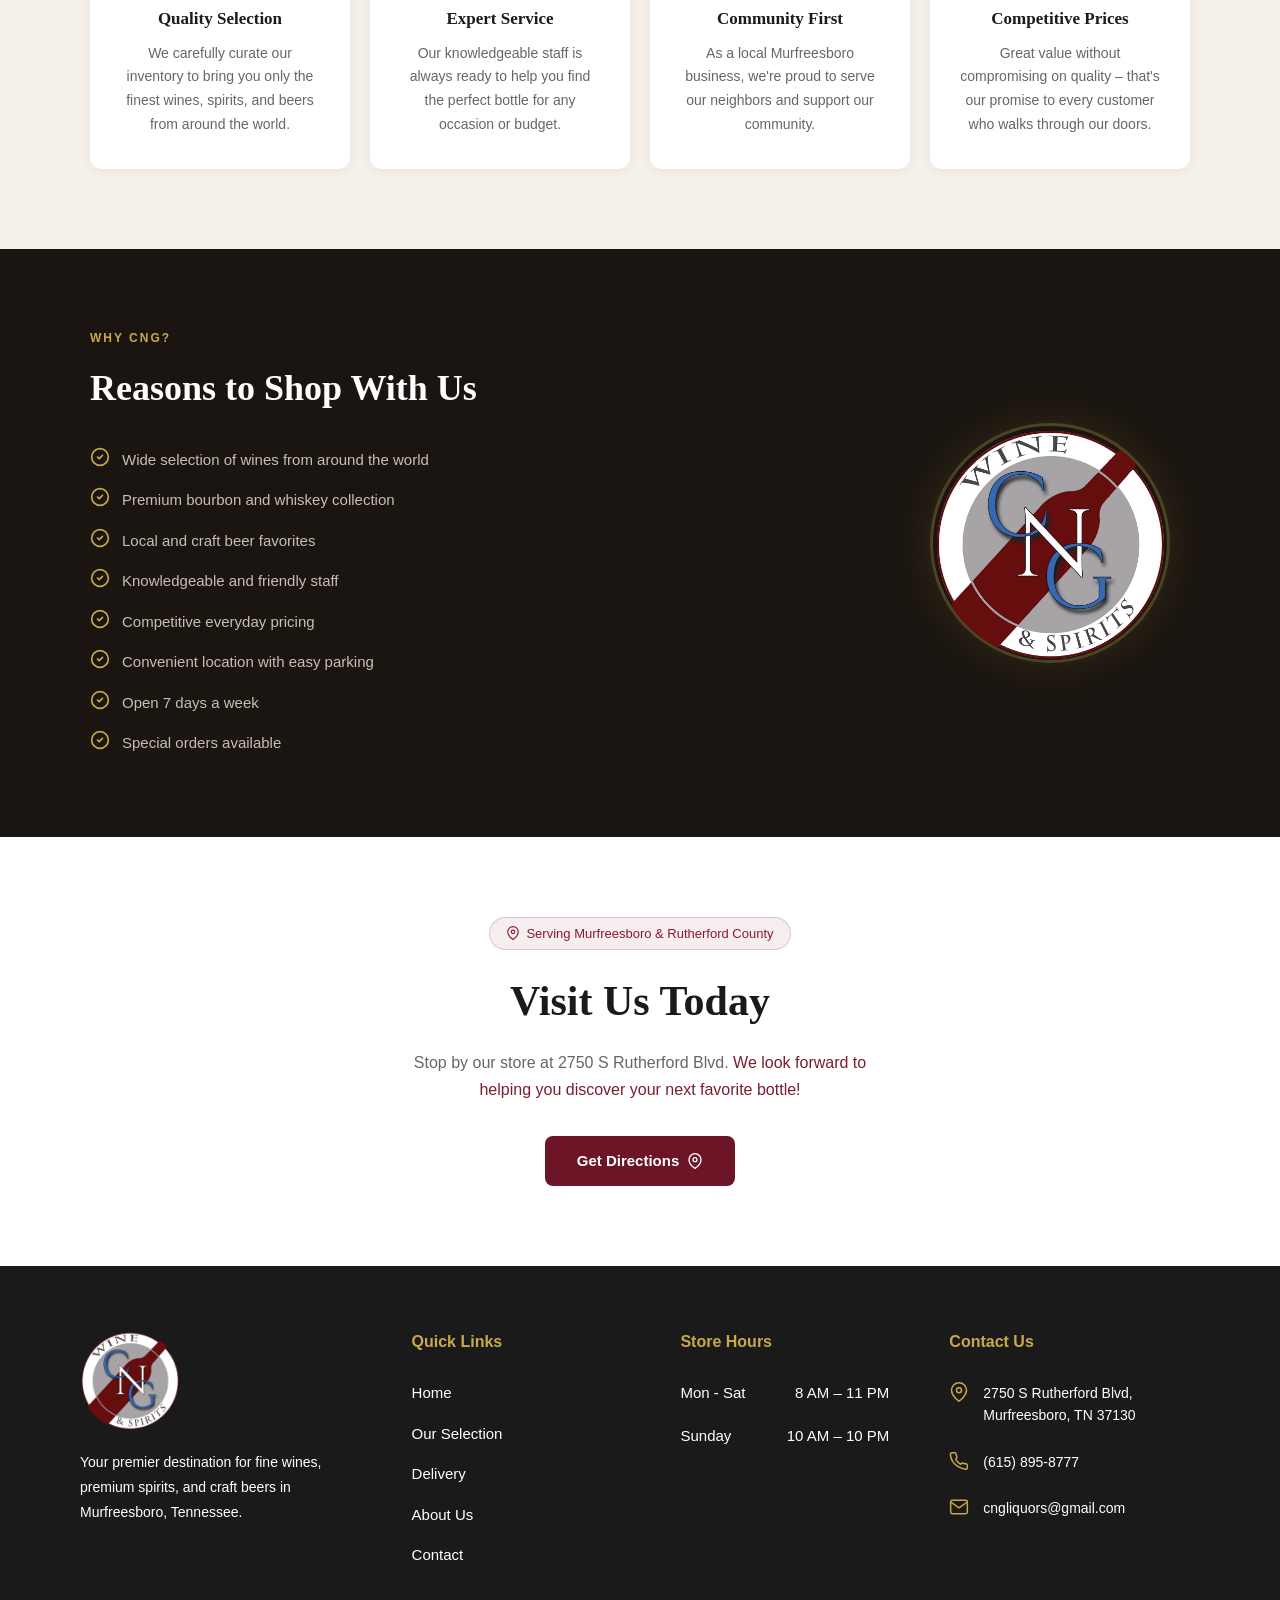
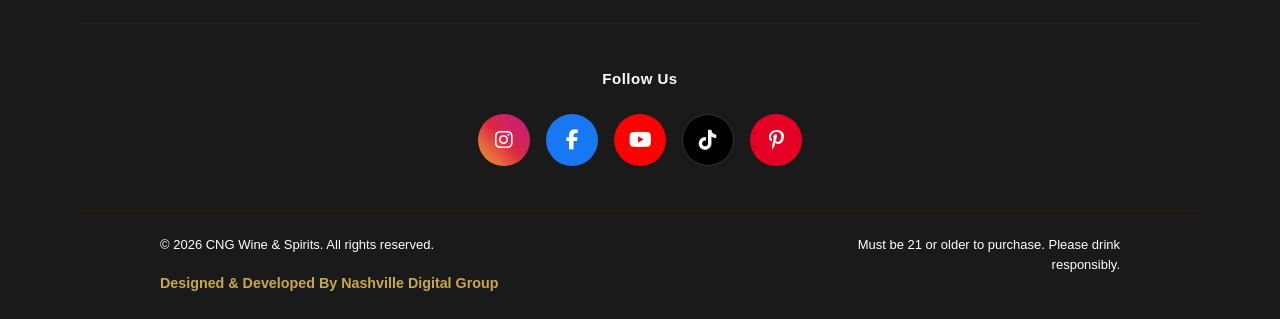
==== commit 66394bc7: "Footer and links: unified footer, NDG link, Google Maps CTAs, LSM hero image, remove LSM from Quick " ====
--- a/about.html
+++ b/about.html
@@ -188,7 +188,6 @@
           <a href="delivery.html">Delivery</a>
           <a href="about.html">About Us</a>
           <a href="contact.html">Contact</a>
-          <a href="liquor-store-murfreesboro.html">Liquor Store Murfreesboro</a>
         </nav>
       </div>
       <div class="footer__col">
@@ -242,7 +241,7 @@
     <hr class="footer__divider">
     <div class="footer__bottom-bar">
       <div class="footer__bottom-inner">
-        <p class="footer__copyright">© 2026 CNG Wine &amp; Spirits. All rights reserved.<span class="footer__copyright-line2">Designed &amp; Developed By <a href="#" class="footer__ndg-link">Nashville Digital Group</a></span></p>
+        <p class="footer__copyright">© 2026 CNG Wine &amp; Spirits. All rights reserved.<span class="footer__copyright-line2">Designed &amp; Developed By <a href="https://nashvilledigitalgroup.com" target="_blank" rel="noopener noreferrer" class="footer__ndg-link">Nashville Digital Group</a></span></p>
         <p class="footer__disclaimer">Must be 21 or older to purchase. Please drink responsibly.</p>
       </div>
     </div>
@@ -266,8 +265,9 @@
       <div id="popup-form-area">
         <h2 id="popup-heading">Stay Connected</h2>
         <p id="popup-description">Join our community and be the first to hear about exclusive deals, new arrivals, and special events at CNG Wine &amp; Spirits!</p>
-        <form id="popup-subscribe-form">
-          <input type="email" id="popup-email-input" placeholder="Enter your email address" required autocomplete="email"/>
+        <form id="popup-subscribe-form" action="https://formspree.io/f/mdalbjga" method="post" aria-label="Newsletter signup">
+          <input type="hidden" name="_subject" value="Newsletter signup - cngliquors.com">
+          <input type="email" id="popup-email-input" name="email" placeholder="Enter your email address" required autocomplete="email"/>
           <button type="submit" id="popup-submit-btn">Subscribe Now</button>
         </form>
         <p id="popup-privacy-text">We respect your privacy. Unsubscribe anytime.</p>
--- a/css/style.css
+++ b/css/style.css
@@ -3231,6 +3231,7 @@
 
 .footer__copyright-line2 .footer__ndg-link {
   color: #C9A84C;
+  text-decoration: none;
 }
 
 .footer__disclaimer {
@@ -4248,7 +4249,7 @@
   width: 100vw;
   height: 100%;
   z-index: 0;
-  background-image: url('../image/hero.webp');
+  background-image: url('../image/contact-hero.webp');
   background-size: cover;
   background-position: center center;
   background-repeat: no-repeat;
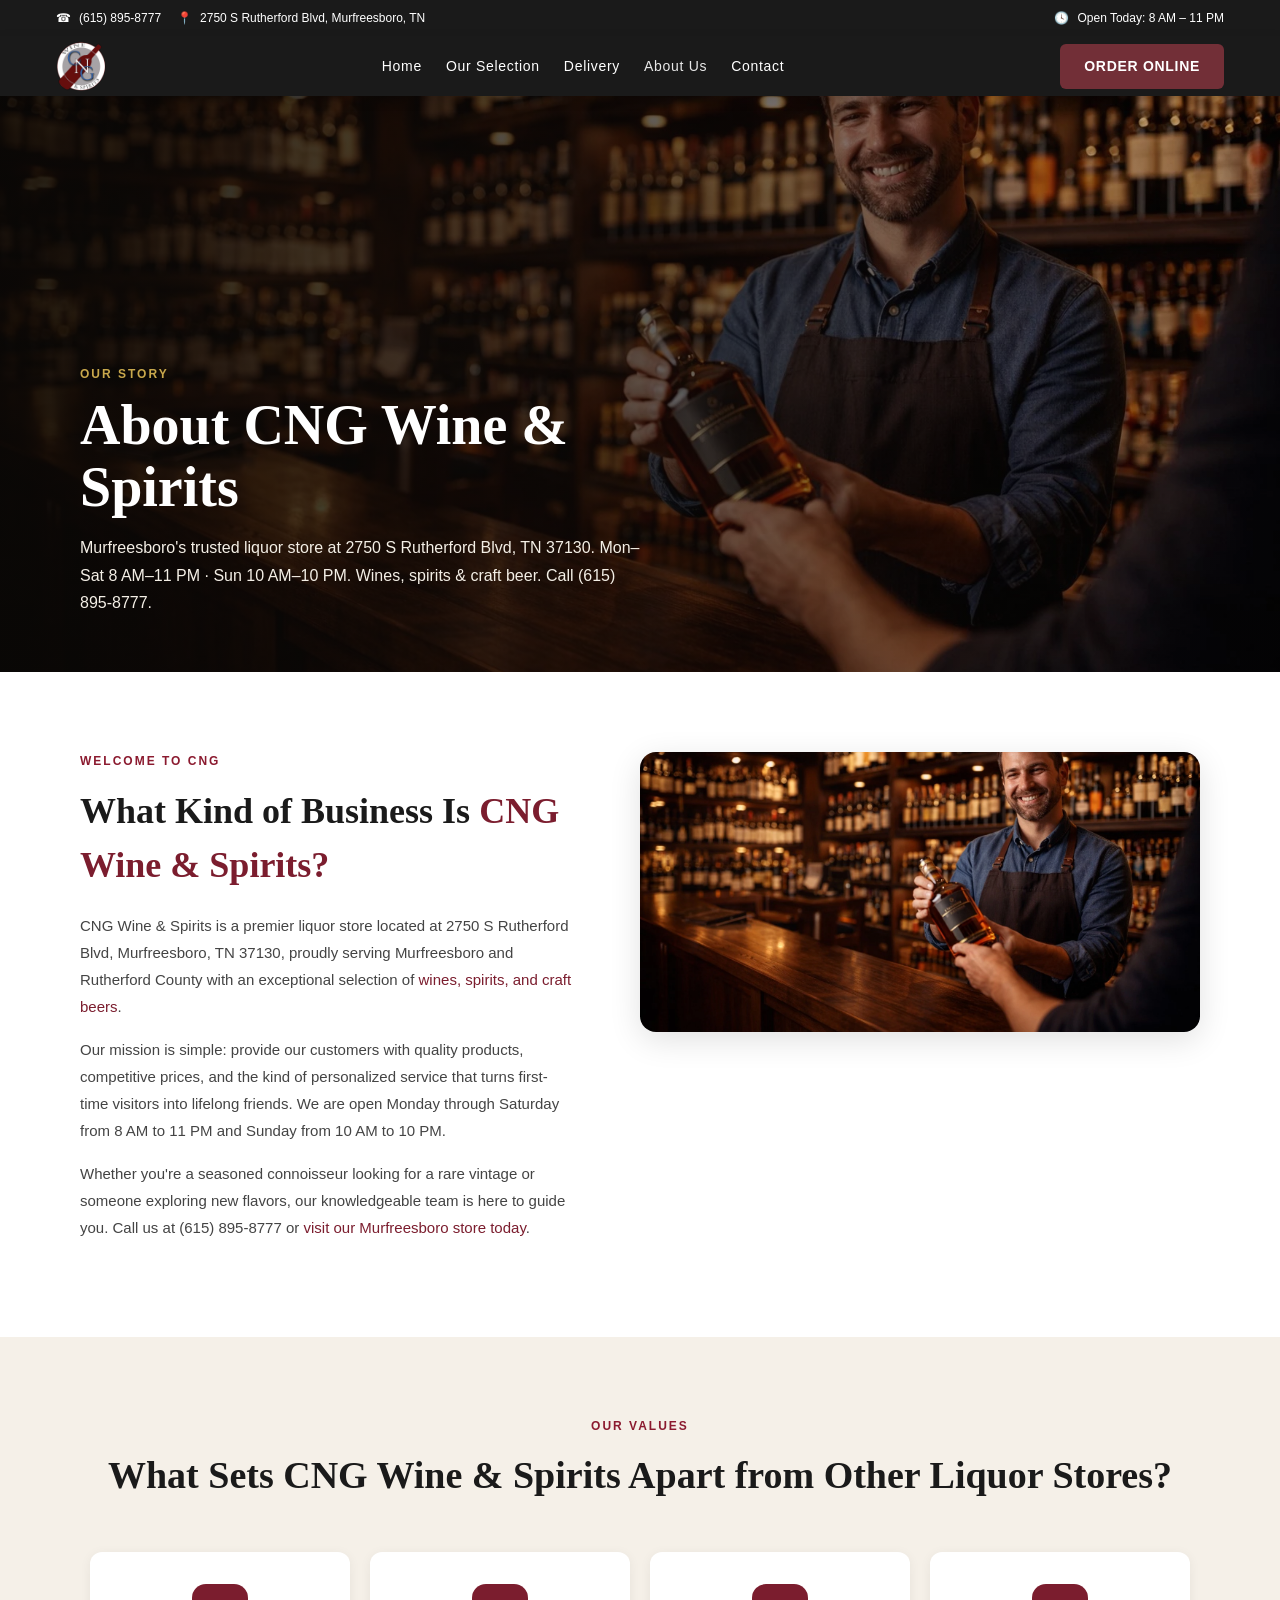
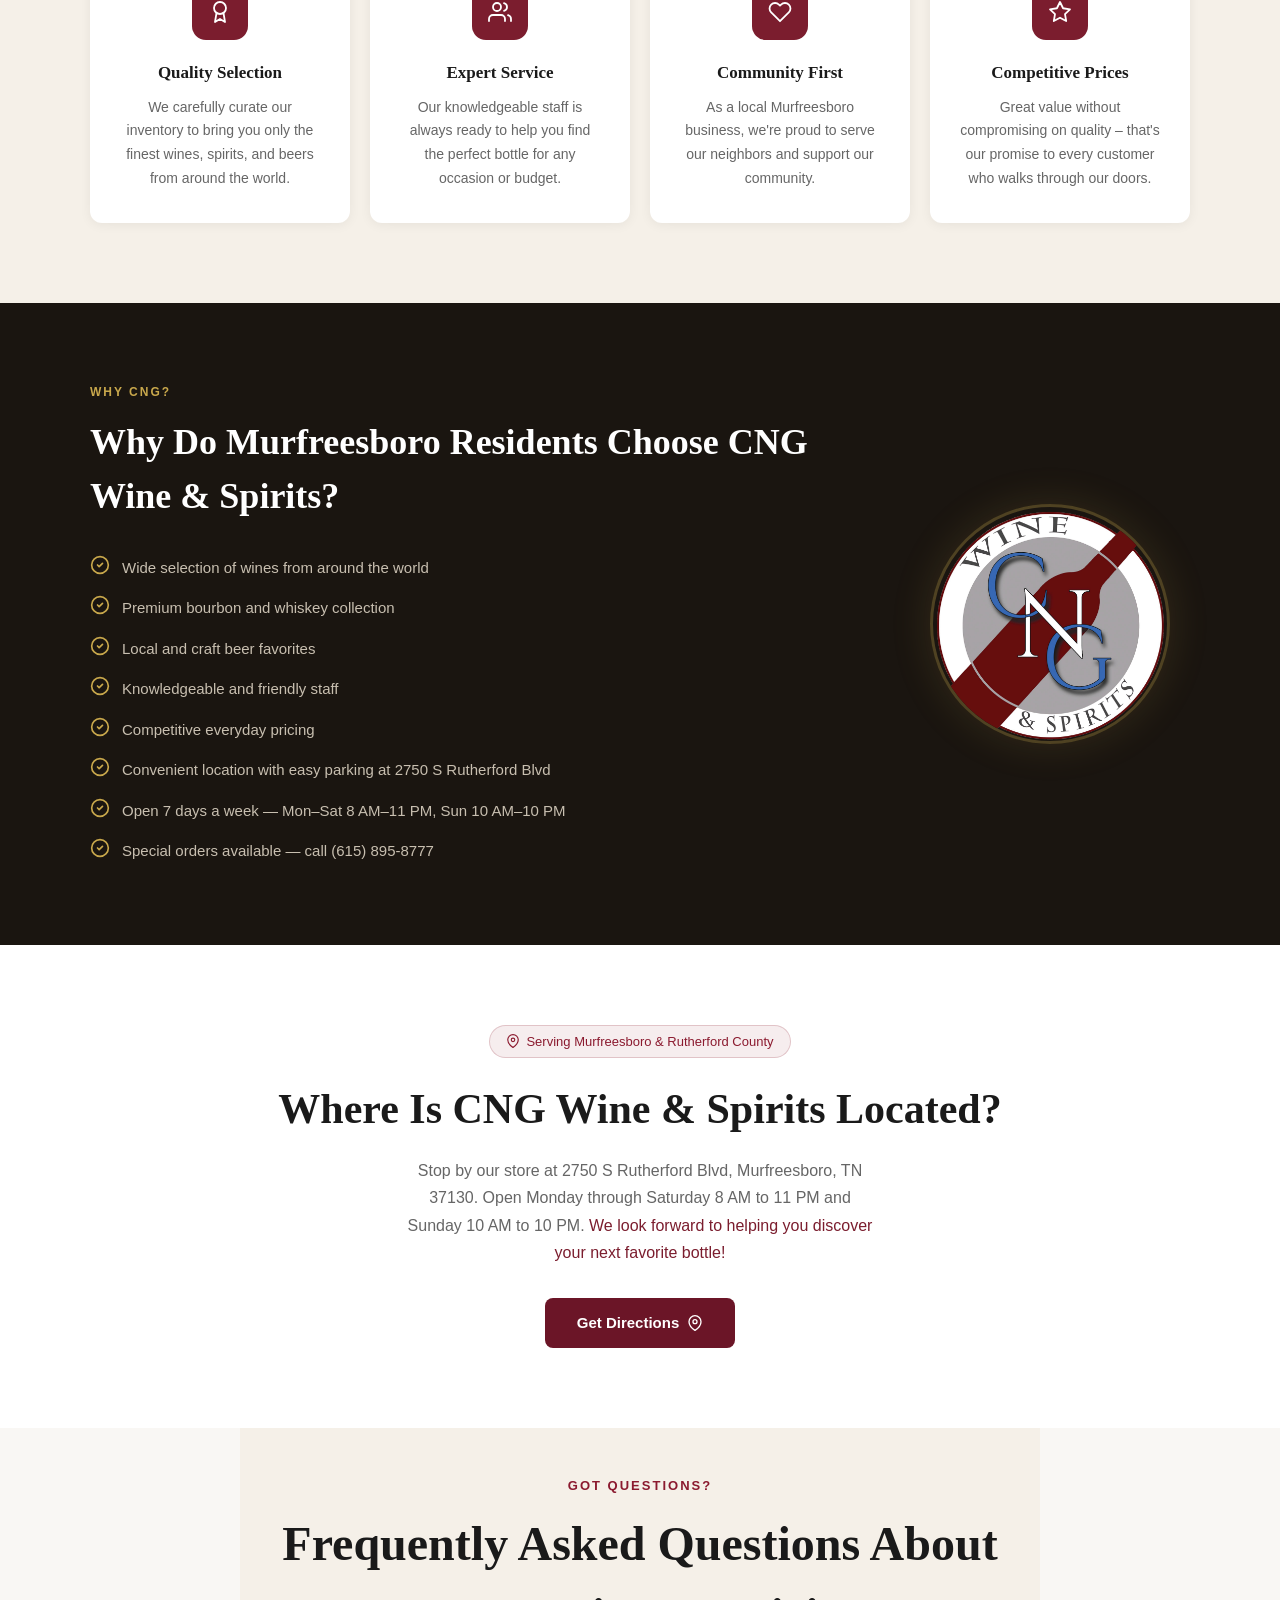
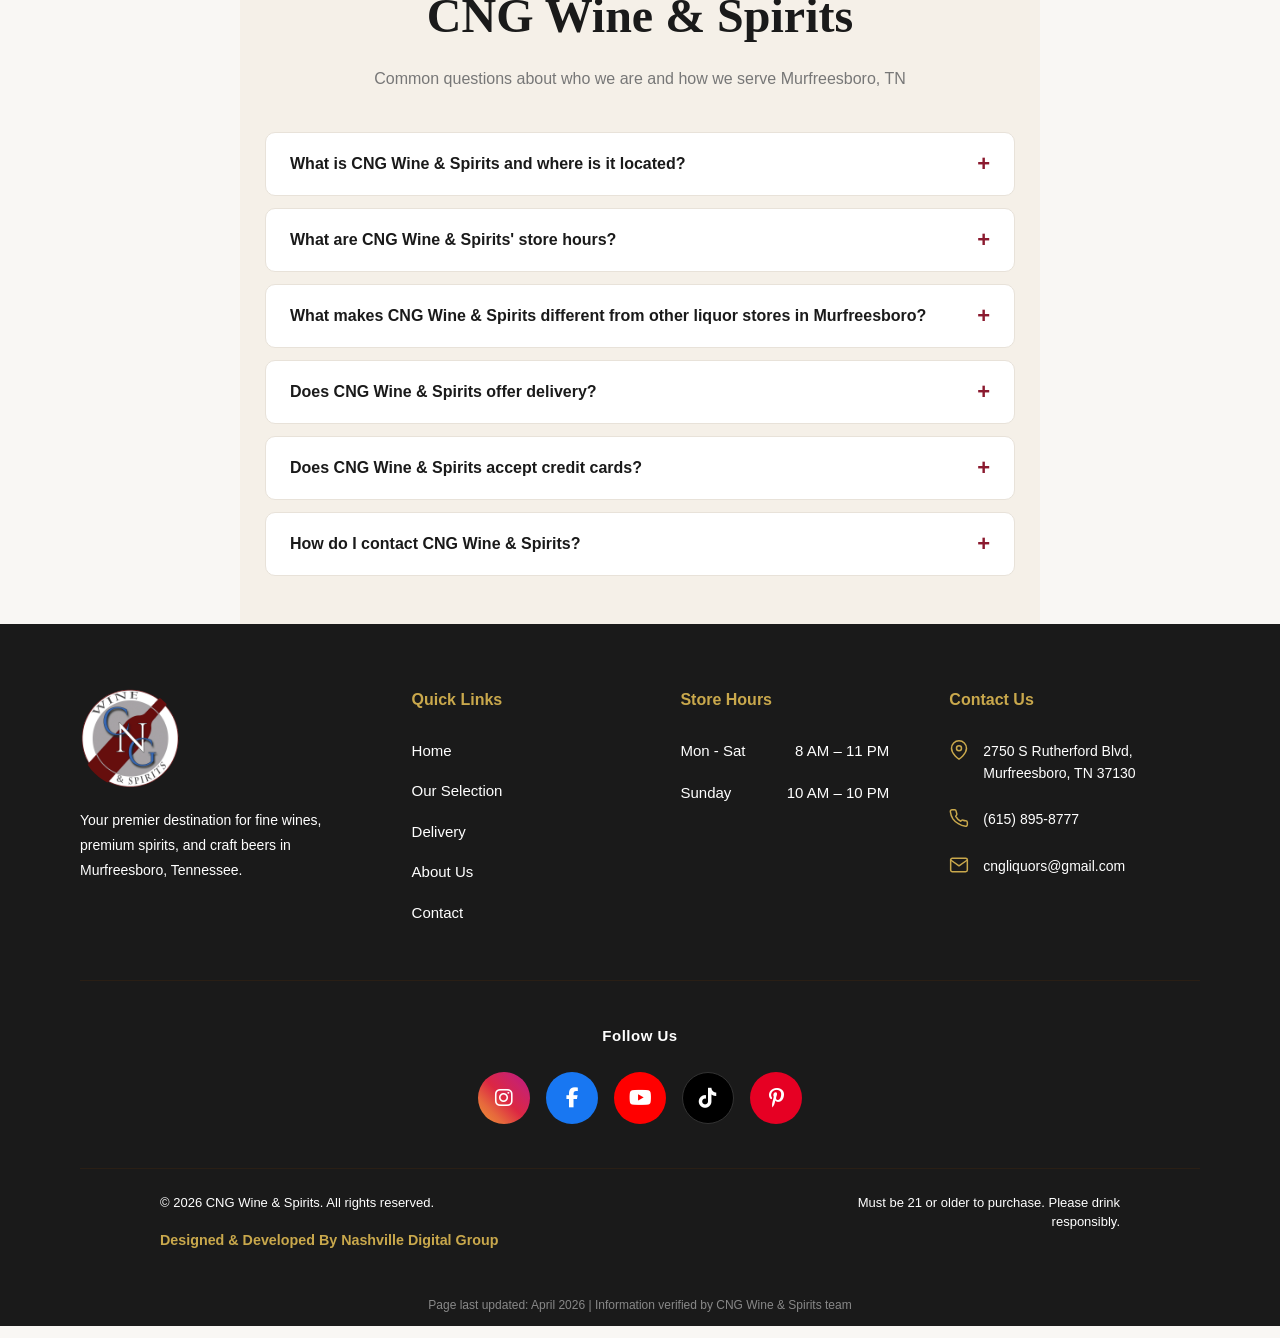
==== commit e190fc69: "Enhance about page SEO copy and fix hero visibility. Refresh about-page content for local search rel" ====
--- a/about.html
+++ b/about.html
@@ -3,8 +3,8 @@
 <head>
   <meta charset="UTF-8">
   <meta name="viewport" content="width=device-width, initial-scale=1.0">
-  <title>About Us | CNG Wine & Spirits | Liquor Store Murfreesboro, TN</title>
-  <meta name="description" content="Learn about CNG Wine & Spirits — Murfreesboro's trusted liquor store. Our values: quality selection, expert service, community first, and competitive pricing. Visit us at 2750 S Rutherford Blvd.">
+  <title>About CNG Wine & Spirits | Liquor Store Murfreesboro, TN | Our Story</title>
+  <meta name="description" content="About CNG Wine & Spirits — Murfreesboro's trusted liquor store at 2750 S Rutherford Blvd, TN 37130. Open Mon–Sat 8 AM–11 PM, Sun 10 AM–10 PM. Quality wines, spirits & craft beer. Call (615) 895-8777.">
   <link rel="stylesheet" href="css/style.css">
   <link rel="icon" type="image/svg+xml" href="images/cnglogo.svg">
   <link rel="stylesheet" href="https://cdnjs.cloudflare.com/ajax/libs/font-awesome/6.5.0/css/all.min.css"/>
@@ -36,7 +36,6 @@
       <a href="index.html" class="header__logo">
         <img src="images/cnglogo.svg" alt="CNG Liquors" width="120" height="40">
       </a>
-
       <nav class="nav" aria-label="Main navigation">
         <a href="index.html" class="nav__link">Home</a>
         <a href="selection.html" class="nav__link">Our Selection</a>
@@ -44,18 +43,15 @@
         <a href="about.html" class="nav__link nav__link--active">About Us</a>
         <a href="contact.html" class="nav__link">Contact</a>
       </nav>
-
       <div class="header__actions">
         <a href="delivery.html" class="btn btn--primary">Order Online</a>
       </div>
-
       <button type="button" id="hamburger" class="hamburger" aria-controls="mobile-nav" aria-expanded="false" aria-label="Toggle navigation menu">
         <span class="hamburger__line"></span>
         <span class="hamburger__line"></span>
         <span class="hamburger__line"></span>
       </button>
     </div>
-
     <nav id="mobile-nav" class="mobile-nav" aria-label="Mobile navigation">
       <div class="nav">
         <a href="index.html" class="nav__link">Home</a>
@@ -71,7 +67,8 @@
   </header>
 
   <main>
-    <!-- Section 1 — Hero Banner -->
+
+    <!-- Section 1 — Hero -->
     <section class="about-hero">
       <div class="about-hero__bg" role="presentation" aria-hidden="true"></div>
       <div class="about-hero-overlay"></div>
@@ -79,22 +76,23 @@
         <div class="about-hero-content">
           <span class="about-hero__eyebrow">OUR STORY</span>
           <h1 class="about-hero__title">About CNG Wine &amp; Spirits</h1>
-        </div>
-      </div>
-    </section>
-
-    <!-- Section 2 — Welcome to CNG (Two Columns) -->
+          <p class="about-hero__desc">Murfreesboro's trusted liquor store at 2750 S Rutherford Blvd, TN 37130. Mon–Sat 8 AM–11 PM · Sun 10 AM–10 PM. Wines, spirits &amp; craft beer. Call (615) 895-8777.</p>
+        </div>
+      </div>
+    </section>
+
+    <!-- Section 2 — Welcome -->
     <section class="about-welcome">
       <div class="about-welcome__inner">
         <div class="about-welcome__text">
           <span class="about-welcome__eyebrow">WELCOME TO CNG</span>
-          <h2 class="about-welcome__title">Murfreesboro's Trusted <span class="about-welcome__title-accent">Liquor Destination</span></h2>
-          <p class="about-welcome__p">Located in the heart of Murfreesboro, Tennessee, CNG Wine &amp; Spirits has been proudly serving our community with an exceptional selection of <a href="selection.html">wines, spirits, and craft beers</a>.</p>
-          <p class="about-welcome__p">Our mission is simple: provide our customers with quality products, competitive prices, and the kind of personalized service that turns first-time visitors into lifelong friends.</p>
-          <p class="about-welcome__p">Whether you're a seasoned connoisseur looking for a rare vintage or someone exploring new flavors, our knowledgeable team is here to guide you to the perfect selection. <a href="liquor-store-murfreesboro.html">Visit our Murfreesboro store today</a>.</p>
+          <h2 class="about-welcome__title">What Kind of Business Is <span class="about-welcome__title-accent">CNG Wine &amp; Spirits?</span></h2>
+          <p class="about-welcome__p">CNG Wine &amp; Spirits is a premier liquor store located at 2750 S Rutherford Blvd, Murfreesboro, TN 37130, proudly serving Murfreesboro and Rutherford County with an exceptional selection of <a href="selection.html">wines, spirits, and craft beers</a>.</p>
+          <p class="about-welcome__p">Our mission is simple: provide our customers with quality products, competitive prices, and the kind of personalized service that turns first-time visitors into lifelong friends. We are open Monday through Saturday from 8 AM to 11 PM and Sunday from 10 AM to 10 PM.</p>
+          <p class="about-welcome__p">Whether you're a seasoned connoisseur looking for a rare vintage or someone exploring new flavors, our knowledgeable team is here to guide you. Call us at (615) 895-8777 or <a href="liquor-store-murfreesboro.html">visit our Murfreesboro store today</a>.</p>
         </div>
         <div class="about-welcome__img-wrap">
-          <img src="image/hero.webp" alt="CNG Wine &amp; Spirits — Murfreesboro's trusted liquor destination" width="600" height="280">
+          <img src="image/about-hero.webp" alt="CNG Wine &amp; Spirits — Murfreesboro's trusted liquor store at 2750 S Rutherford Blvd" width="600" height="280">
         </div>
       </div>
     </section>
@@ -102,7 +100,7 @@
     <!-- Section 3 — What Sets Us Apart -->
     <section class="about-values">
       <span class="about-values__eyebrow">OUR VALUES</span>
-      <h2 class="about-values__title">What Sets Us Apart</h2>
+      <h2 class="about-values__title">What Sets CNG Wine &amp; Spirits Apart from Other Liquor Stores?</h2>
       <div class="about-values__grid">
         <div class="about-values-card">
           <div class="about-values-card__icon">
@@ -140,16 +138,16 @@
       <div class="about-reasons__inner">
         <div class="about-reasons__list-wrap">
           <span class="about-reasons__eyebrow">WHY CNG?</span>
-          <h2 class="about-reasons__title">Reasons to Shop With Us</h2>
+          <h2 class="about-reasons__title">Why Do Murfreesboro Residents Choose CNG Wine &amp; Spirits?</h2>
           <ul class="about-reasons__list">
             <li><span class="about-reasons__check" aria-hidden="true"><svg xmlns="http://www.w3.org/2000/svg" width="20" height="20" viewBox="0 0 24 24" fill="none" stroke="#C9A84C" stroke-width="2" stroke-linecap="round" stroke-linejoin="round"><circle cx="12" cy="12" r="10"/><polyline points="9 12 11 14 15 10"/></svg></span>Wide selection of wines from around the world</li>
             <li><span class="about-reasons__check" aria-hidden="true"><svg xmlns="http://www.w3.org/2000/svg" width="20" height="20" viewBox="0 0 24 24" fill="none" stroke="#C9A84C" stroke-width="2" stroke-linecap="round" stroke-linejoin="round"><circle cx="12" cy="12" r="10"/><polyline points="9 12 11 14 15 10"/></svg></span>Premium bourbon and whiskey collection</li>
             <li><span class="about-reasons__check" aria-hidden="true"><svg xmlns="http://www.w3.org/2000/svg" width="20" height="20" viewBox="0 0 24 24" fill="none" stroke="#C9A84C" stroke-width="2" stroke-linecap="round" stroke-linejoin="round"><circle cx="12" cy="12" r="10"/><polyline points="9 12 11 14 15 10"/></svg></span>Local and craft beer favorites</li>
             <li><span class="about-reasons__check" aria-hidden="true"><svg xmlns="http://www.w3.org/2000/svg" width="20" height="20" viewBox="0 0 24 24" fill="none" stroke="#C9A84C" stroke-width="2" stroke-linecap="round" stroke-linejoin="round"><circle cx="12" cy="12" r="10"/><polyline points="9 12 11 14 15 10"/></svg></span>Knowledgeable and friendly staff</li>
             <li><span class="about-reasons__check" aria-hidden="true"><svg xmlns="http://www.w3.org/2000/svg" width="20" height="20" viewBox="0 0 24 24" fill="none" stroke="#C9A84C" stroke-width="2" stroke-linecap="round" stroke-linejoin="round"><circle cx="12" cy="12" r="10"/><polyline points="9 12 11 14 15 10"/></svg></span>Competitive everyday pricing</li>
-            <li><span class="about-reasons__check" aria-hidden="true"><svg xmlns="http://www.w3.org/2000/svg" width="20" height="20" viewBox="0 0 24 24" fill="none" stroke="#C9A84C" stroke-width="2" stroke-linecap="round" stroke-linejoin="round"><circle cx="12" cy="12" r="10"/><polyline points="9 12 11 14 15 10"/></svg></span>Convenient location with easy parking</li>
-            <li><span class="about-reasons__check" aria-hidden="true"><svg xmlns="http://www.w3.org/2000/svg" width="20" height="20" viewBox="0 0 24 24" fill="none" stroke="#C9A84C" stroke-width="2" stroke-linecap="round" stroke-linejoin="round"><circle cx="12" cy="12" r="10"/><polyline points="9 12 11 14 15 10"/></svg></span>Open 7 days a week</li>
-            <li><span class="about-reasons__check" aria-hidden="true"><svg xmlns="http://www.w3.org/2000/svg" width="20" height="20" viewBox="0 0 24 24" fill="none" stroke="#C9A84C" stroke-width="2" stroke-linecap="round" stroke-linejoin="round"><circle cx="12" cy="12" r="10"/><polyline points="9 12 11 14 15 10"/></svg></span>Special orders available</li>
+            <li><span class="about-reasons__check" aria-hidden="true"><svg xmlns="http://www.w3.org/2000/svg" width="20" height="20" viewBox="0 0 24 24" fill="none" stroke="#C9A84C" stroke-width="2" stroke-linecap="round" stroke-linejoin="round"><circle cx="12" cy="12" r="10"/><polyline points="9 12 11 14 15 10"/></svg></span>Convenient location with easy parking at 2750 S Rutherford Blvd</li>
+            <li><span class="about-reasons__check" aria-hidden="true"><svg xmlns="http://www.w3.org/2000/svg" width="20" height="20" viewBox="0 0 24 24" fill="none" stroke="#C9A84C" stroke-width="2" stroke-linecap="round" stroke-linejoin="round"><circle cx="12" cy="12" r="10"/><polyline points="9 12 11 14 15 10"/></svg></span>Open 7 days a week — Mon–Sat 8 AM–11 PM, Sun 10 AM–10 PM</li>
+            <li><span class="about-reasons__check" aria-hidden="true"><svg xmlns="http://www.w3.org/2000/svg" width="20" height="20" viewBox="0 0 24 24" fill="none" stroke="#C9A84C" stroke-width="2" stroke-linecap="round" stroke-linejoin="round"><circle cx="12" cy="12" r="10"/><polyline points="9 12 11 14 15 10"/></svg></span>Special orders available — call (615) 895-8777</li>
           </ul>
         </div>
         <div class="about-reasons__logo-wrap">
@@ -164,13 +162,84 @@
         <svg xmlns="http://www.w3.org/2000/svg" width="14" height="14" viewBox="0 0 24 24" fill="none" stroke="#8B1A2F" stroke-width="2" stroke-linecap="round" stroke-linejoin="round"><path d="M21 10c0 7-9 13-9 13s-9-6-9-13a9 9 0 0 1 18 0z"/><circle cx="12" cy="10" r="3"/></svg>
         Serving Murfreesboro &amp; Rutherford County
       </span>
-      <h2 class="about-visit__title">Visit Us Today</h2>
-      <p class="about-visit__desc">Stop by our store at 2750 S Rutherford Blvd. <span class="about-visit__desc-accent">We look forward to helping you discover your next favorite bottle!</span></p>
+      <h2 class="about-visit__title">Where Is CNG Wine &amp; Spirits Located?</h2>
+      <p class="about-visit__desc">Stop by our store at 2750 S Rutherford Blvd, Murfreesboro, TN 37130. Open Monday through Saturday 8 AM to 11 PM and Sunday 10 AM to 10 PM. <span class="about-visit__desc-accent">We look forward to helping you discover your next favorite bottle!</span></p>
       <a href="https://www.google.com/maps/dir/?api=1&destination=2750+S+Rutherford+Blvd,+Murfreesboro,+TN+37130" target="_blank" rel="noopener noreferrer" class="about-visit__btn">
         Get Directions
         <svg xmlns="http://www.w3.org/2000/svg" width="16" height="16" viewBox="0 0 24 24" fill="none" stroke="currentColor" stroke-width="2" stroke-linecap="round" stroke-linejoin="round"><path d="M21 10c0 7-9 13-9 13s-9-6-9-13a9 9 0 0 1 18 0z"/><circle cx="12" cy="10" r="3"/></svg>
       </a>
     </section>
+
+    <!-- FAQ Section -->
+    <section class="faq-section" style="max-width:800px;margin:0 auto;padding:48px 24px;">
+      <p class="faq-section__eyebrow" style="text-align:center;">GOT QUESTIONS?</p>
+      <h2 class="faq-section__title" style="text-align:center;">Frequently Asked Questions About CNG Wine &amp; Spirits</h2>
+      <p class="faq-section__desc" style="text-align:center;">Common questions about who we are and how we serve Murfreesboro, TN</p>
+      <div class="faq-accordion">
+
+        <div class="faq-item">
+          <button type="button" class="faq-question" aria-expanded="false" aria-controls="abt-faq-a1" id="abt-faq-q1">
+            <span>What is CNG Wine &amp; Spirits and where is it located?</span>
+            <span class="faq-icon" aria-hidden="true">+</span>
+          </button>
+          <div class="faq-answer" id="abt-faq-a1" role="region" aria-labelledby="abt-faq-q1">
+            <p>CNG Wine &amp; Spirits is a premier liquor store located at 2750 S Rutherford Blvd, Murfreesboro, TN 37130. We serve Murfreesboro and Rutherford County with a wide selection of fine wines, premium spirits, craft beer, champagne, mixers, and specialty items. Call us at (615) 895-8777 or email cngliquors@gmail.com.</p>
+          </div>
+        </div>
+
+        <div class="faq-item">
+          <button type="button" class="faq-question" aria-expanded="false" aria-controls="abt-faq-a2" id="abt-faq-q2">
+            <span>What are CNG Wine &amp; Spirits' store hours?</span>
+            <span class="faq-icon" aria-hidden="true">+</span>
+          </button>
+          <div class="faq-answer" id="abt-faq-a2" role="region" aria-labelledby="abt-faq-q2">
+            <p>CNG Wine &amp; Spirits is open Monday through Saturday from 8 AM to 11 PM and Sunday from 10 AM to 10 PM. We are open 7 days a week at 2750 S Rutherford Blvd, Murfreesboro, TN 37130. Call (615) 895-8777 for more information.</p>
+          </div>
+        </div>
+
+        <div class="faq-item">
+          <button type="button" class="faq-question" aria-expanded="false" aria-controls="abt-faq-a3" id="abt-faq-q3">
+            <span>What makes CNG Wine &amp; Spirits different from other liquor stores in Murfreesboro?</span>
+            <span class="faq-icon" aria-hidden="true">+</span>
+          </button>
+          <div class="faq-answer" id="abt-faq-a3" role="region" aria-labelledby="abt-faq-q3">
+            <p>CNG Wine &amp; Spirits stands out for its carefully curated selection of wines, spirits, and craft beers, knowledgeable and friendly staff, competitive pricing, and personalized service. We are a community-focused local business proudly serving Murfreesboro, TN. Visit us at 2750 S Rutherford Blvd or call (615) 895-8777.</p>
+          </div>
+        </div>
+
+        <div class="faq-item">
+          <button type="button" class="faq-question" aria-expanded="false" aria-controls="abt-faq-a4" id="abt-faq-q4">
+            <span>Does CNG Wine &amp; Spirits offer delivery?</span>
+            <span class="faq-icon" aria-hidden="true">+</span>
+          </button>
+          <div class="faq-answer" id="abt-faq-a4" role="region" aria-labelledby="abt-faq-q4">
+            <p>Yes! CNG Wine &amp; Spirits offers alcohol delivery in Murfreesboro, TN through DoorDash and Uber Eats. Search for CNG Wine &amp; Spirits on either app for 30–60 minute delivery to your door. Must be 21 or older. Our store is at 2750 S Rutherford Blvd, Murfreesboro, TN 37130.</p>
+          </div>
+        </div>
+
+        <div class="faq-item">
+          <button type="button" class="faq-question" aria-expanded="false" aria-controls="abt-faq-a5" id="abt-faq-q5">
+            <span>Does CNG Wine &amp; Spirits accept credit cards?</span>
+            <span class="faq-icon" aria-hidden="true">+</span>
+          </button>
+          <div class="faq-answer" id="abt-faq-a5" role="region" aria-labelledby="abt-faq-q5">
+            <p>Yes. CNG Wine &amp; Spirits accepts all major credit cards, debit cards, and cash at our store at 2750 S Rutherford Blvd, Murfreesboro, TN 37130. Call us at (615) 895-8777 if you have any questions before visiting.</p>
+          </div>
+        </div>
+
+        <div class="faq-item">
+          <button type="button" class="faq-question" aria-expanded="false" aria-controls="abt-faq-a6" id="abt-faq-q6">
+            <span>How do I contact CNG Wine &amp; Spirits?</span>
+            <span class="faq-icon" aria-hidden="true">+</span>
+          </button>
+          <div class="faq-answer" id="abt-faq-a6" role="region" aria-labelledby="abt-faq-q6">
+            <p>You can reach CNG Wine &amp; Spirits by phone at (615) 895-8777, by email at cngliquors@gmail.com, or by visiting us in person at 2750 S Rutherford Blvd, Murfreesboro, TN 37130. We are open Monday through Saturday 8 AM to 11 PM and Sunday 10 AM to 10 PM.</p>
+          </div>
+        </div>
+
+      </div>
+    </section>
+
   </main>
 
   <!-- Footer -->
@@ -245,7 +314,138 @@
         <p class="footer__disclaimer">Must be 21 or older to purchase. Please drink responsibly.</p>
       </div>
     </div>
+    <p style="text-align:center;font-size:0.75rem;color:#888;padding:8px 0 12px;">Page last updated: April 2026 | Information verified by CNG Wine &amp; Spirits team</p>
   </footer>
+
+  <!-- SCHEMA: LocalBusiness -->
+  <script type="application/ld+json" id="schema-lb-about">
+  {
+    "@context": "https://schema.org",
+    "@type": ["LocalBusiness", "LiquorStore"],
+    "name": "CNG Wine & Spirits",
+    "alternateName": "CNG Liquors",
+    "description": "CNG Wine & Spirits is a premier liquor store in Murfreesboro, TN located at 2750 S Rutherford Blvd, Murfreesboro, TN 37130. We serve Murfreesboro and Rutherford County with fine wines, premium spirits, craft beer, champagne, mixers, and specialty items. Our knowledgeable staff provides personalized service and competitive pricing. Open Monday through Saturday 8 AM to 11 PM and Sunday 10 AM to 10 PM. Delivery available via DoorDash and Uber Eats. Accepts credit cards, debit cards, and cash.",
+    "url": "https://cngliquors.com/about.html",
+    "telephone": "+16158958777",
+    "email": "cngliquors@gmail.com",
+    "image": "https://cngliquors.com/images/cnglogo.svg",
+    "currenciesAccepted": "USD",
+    "paymentAccepted": "Cash, Credit Card, Debit Card",
+    "priceRange": "$$",
+    "hasMap": "https://www.google.com/maps/place/2750+S+Rutherford+Blvd,+Murfreesboro,+TN+37130",
+    "address": {
+      "@type": "PostalAddress",
+      "streetAddress": "2750 S Rutherford Blvd",
+      "addressLocality": "Murfreesboro",
+      "addressRegion": "TN",
+      "postalCode": "37130",
+      "addressCountry": "US"
+    },
+    "geo": {
+      "@type": "GeoCoordinates",
+      "latitude": 35.8462,
+      "longitude": -86.3907
+    },
+    "openingHoursSpecification": [
+      {
+        "@type": "OpeningHoursSpecification",
+        "dayOfWeek": ["Monday","Tuesday","Wednesday","Thursday","Friday","Saturday"],
+        "opens": "08:00",
+        "closes": "23:00"
+      },
+      {
+        "@type": "OpeningHoursSpecification",
+        "dayOfWeek": ["Sunday"],
+        "opens": "10:00",
+        "closes": "22:00"
+      }
+    ]
+  }
+  </script>
+
+  <!-- SCHEMA: FAQPage -->
+  <script type="application/ld+json" id="schema-faq-about">
+  {
+    "@context": "https://schema.org",
+    "@type": "FAQPage",
+    "mainEntity": [
+      {
+        "@type": "Question",
+        "name": "What is CNG Wine & Spirits and where is it located?",
+        "acceptedAnswer": {
+          "@type": "Answer",
+          "text": "CNG Wine & Spirits is a premier liquor store located at 2750 S Rutherford Blvd, Murfreesboro, TN 37130. We serve Murfreesboro and Rutherford County with fine wines, premium spirits, craft beer, champagne, mixers, and specialty items. Call (615) 895-8777 or email cngliquors@gmail.com."
+        }
+      },
+      {
+        "@type": "Question",
+        "name": "What are CNG Wine & Spirits' store hours?",
+        "acceptedAnswer": {
+          "@type": "Answer",
+          "text": "CNG Wine & Spirits is open Monday through Saturday from 8 AM to 11 PM and Sunday from 10 AM to 10 PM. We are open 7 days a week at 2750 S Rutherford Blvd, Murfreesboro, TN 37130. Call (615) 895-8777 for more information."
+        }
+      },
+      {
+        "@type": "Question",
+        "name": "What makes CNG Wine & Spirits different from other liquor stores in Murfreesboro?",
+        "acceptedAnswer": {
+          "@type": "Answer",
+          "text": "CNG Wine & Spirits stands out for its carefully curated selection of wines, spirits, and craft beers, knowledgeable and friendly staff, competitive pricing, and personalized service. We are a community-focused local business proudly serving Murfreesboro, TN. Visit us at 2750 S Rutherford Blvd or call (615) 895-8777."
+        }
+      },
+      {
+        "@type": "Question",
+        "name": "Does CNG Wine & Spirits offer delivery?",
+        "acceptedAnswer": {
+          "@type": "Answer",
+          "text": "Yes! CNG Wine & Spirits offers alcohol delivery in Murfreesboro, TN through DoorDash and Uber Eats. Search for CNG Wine & Spirits on either app for 30-60 minute delivery to your door. Must be 21 or older. Our store is at 2750 S Rutherford Blvd, Murfreesboro, TN 37130."
+        }
+      },
+      {
+        "@type": "Question",
+        "name": "Does CNG Wine & Spirits accept credit cards?",
+        "acceptedAnswer": {
+          "@type": "Answer",
+          "text": "Yes. CNG Wine & Spirits accepts all major credit cards, debit cards, and cash at our store at 2750 S Rutherford Blvd, Murfreesboro, TN 37130. Call us at (615) 895-8777 if you have any questions before visiting."
+        }
+      },
+      {
+        "@type": "Question",
+        "name": "How do I contact CNG Wine & Spirits?",
+        "acceptedAnswer": {
+          "@type": "Answer",
+          "text": "You can reach CNG Wine & Spirits by phone at (615) 895-8777, by email at cngliquors@gmail.com, or by visiting us in person at 2750 S Rutherford Blvd, Murfreesboro, TN 37130. We are open Monday through Saturday 8 AM to 11 PM and Sunday 10 AM to 10 PM."
+        }
+      }
+    ]
+  }
+  </script>
+
+  <!-- FAQ Accordion Script -->
+  <script>
+    (function() {
+      document.querySelectorAll('.faq-accordion .faq-question').forEach(function(question) {
+        question.addEventListener('click', function() {
+          var item = this.closest('.faq-item');
+          var answer = item.querySelector('.faq-answer');
+          var icon = item.querySelector('.faq-icon');
+          var isOpen = item.classList.contains('is-open');
+          document.querySelectorAll('.faq-accordion .faq-item').forEach(function(el) {
+            el.classList.remove('is-open');
+            var a = el.querySelector('.faq-answer');
+            var i = el.querySelector('.faq-icon');
+            if (a) a.style.maxHeight = null;
+            if (i) i.style.transform = 'rotate(0deg)';
+          });
+          if (!isOpen) {
+            item.classList.add('is-open');
+            if (answer) answer.style.maxHeight = answer.scrollHeight + 'px';
+            if (icon) icon.style.transform = 'rotate(45deg)';
+          }
+        });
+      });
+    })();
+  </script>
 
   <!-- Email Subscribe Pop-up -->
   <div id="email-popup-overlay" style="display:none;">
--- a/css/style.css
+++ b/css/style.css
@@ -3422,6 +3422,14 @@
   margin: 0;
 }
 
+.about-hero__desc {
+  color: #f4efe6;
+  font-size: 16px;
+  line-height: 1.7;
+  margin: 16px 0 0;
+  max-width: 560px;
+}
+
 .about-welcome {
   background: #ffffff;
   padding: 80px 80px;
@@ -4445,7 +4453,8 @@
   font-family: Georgia, "Playfair Display", serif;
   color: #1a1a1a;
   margin: 0 0 24px;
-  white-space: nowrap;
+  white-space: normal;
+  overflow-wrap: anywhere;
 }
 
 .lsm-local__p {
